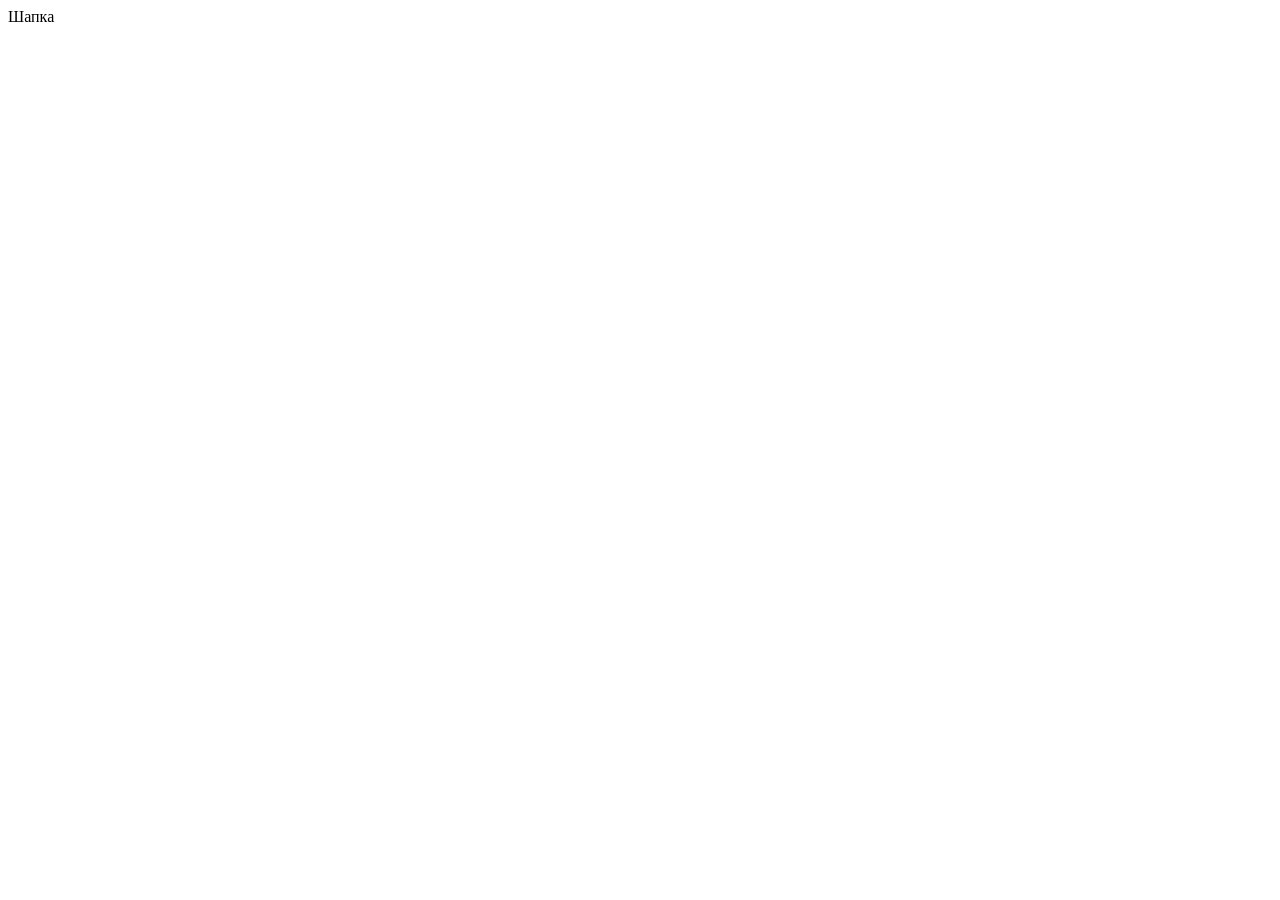
==== index.html @ bbbad449 "Deploying to gh-pages from @ htmlacademy-adaptive/2473593-cat-energy-31@f6f96835a758d93d8c9a0c70e924" ====
<!DOCTYPE html><html class="page" lang="ru"><head><meta charset="UTF-8"><title>Название проекта</title><meta name="viewport" content="width=device-width,initial-scale=1"><link rel="stylesheet" href="styles/styles.css"><script src="scripts/index.js" defer="defer"></script></head><body class="page__body"><header class="header">Шапка</header></body></html>
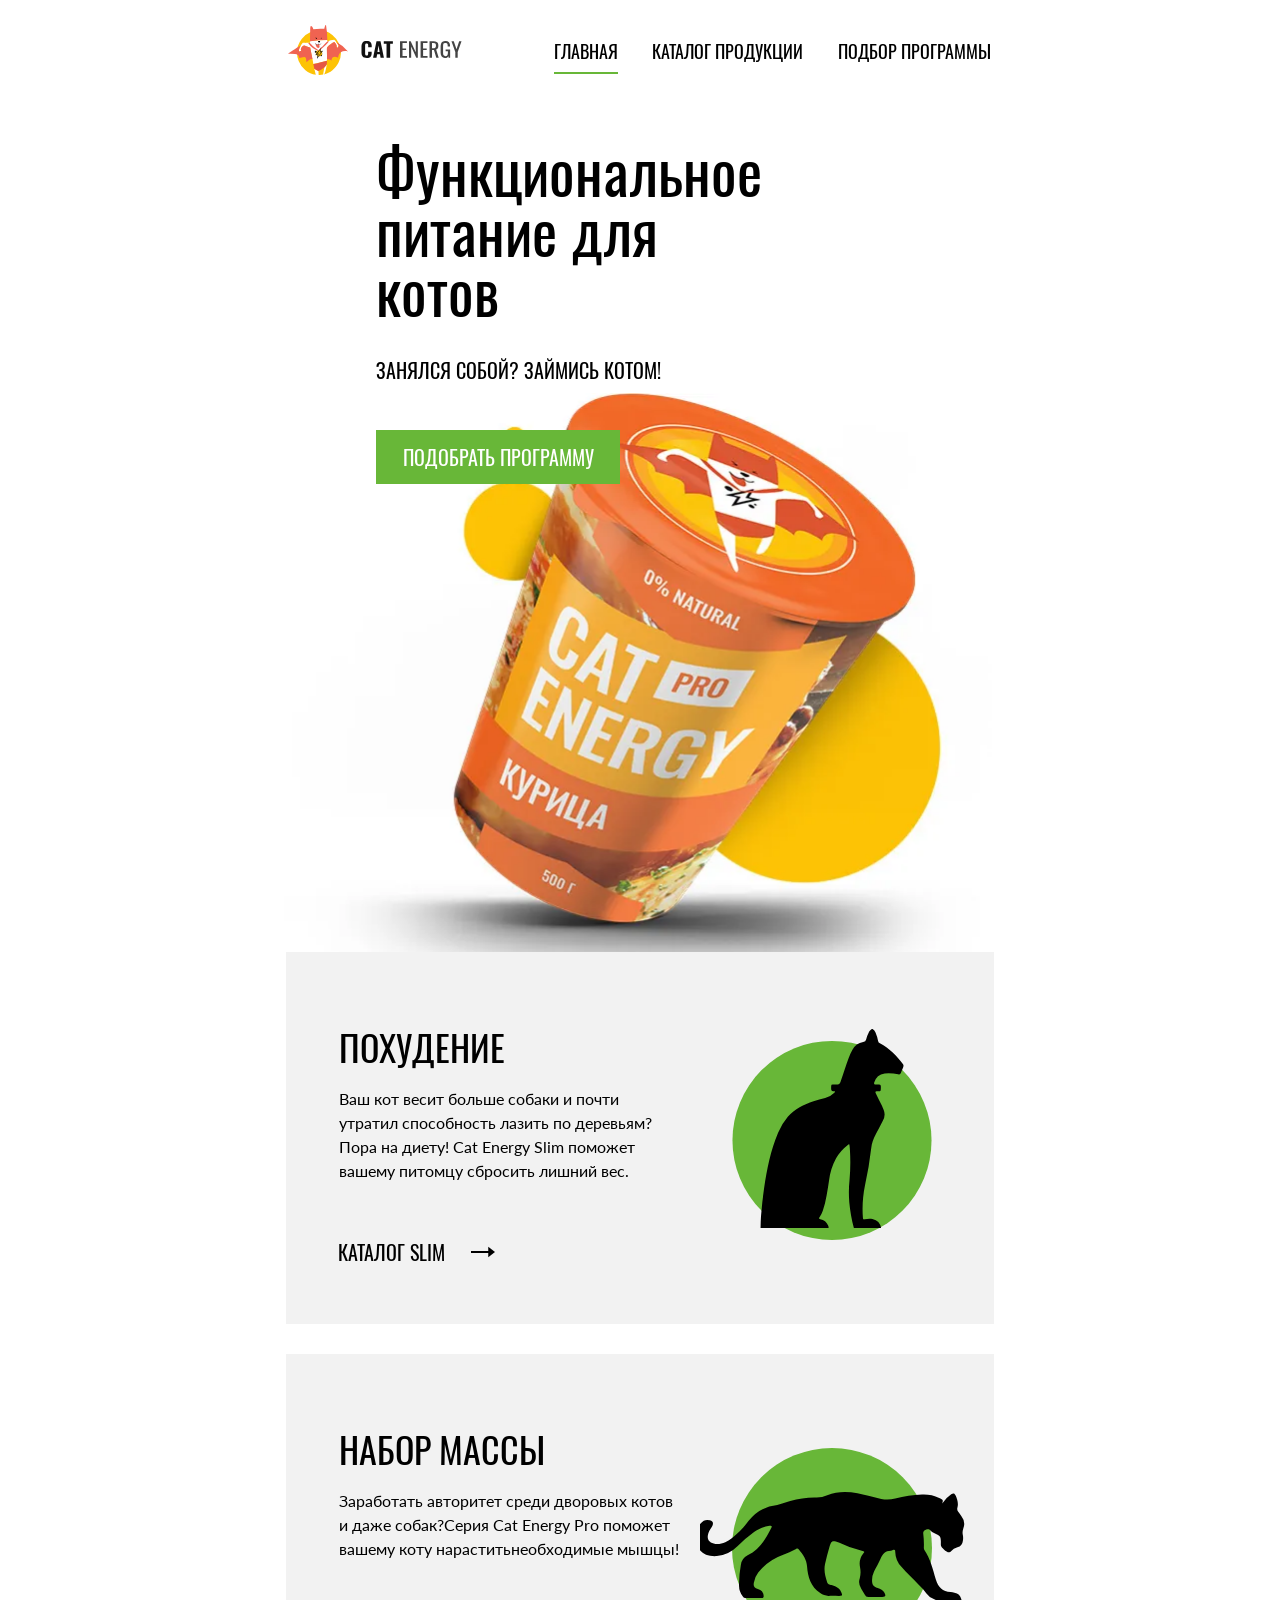
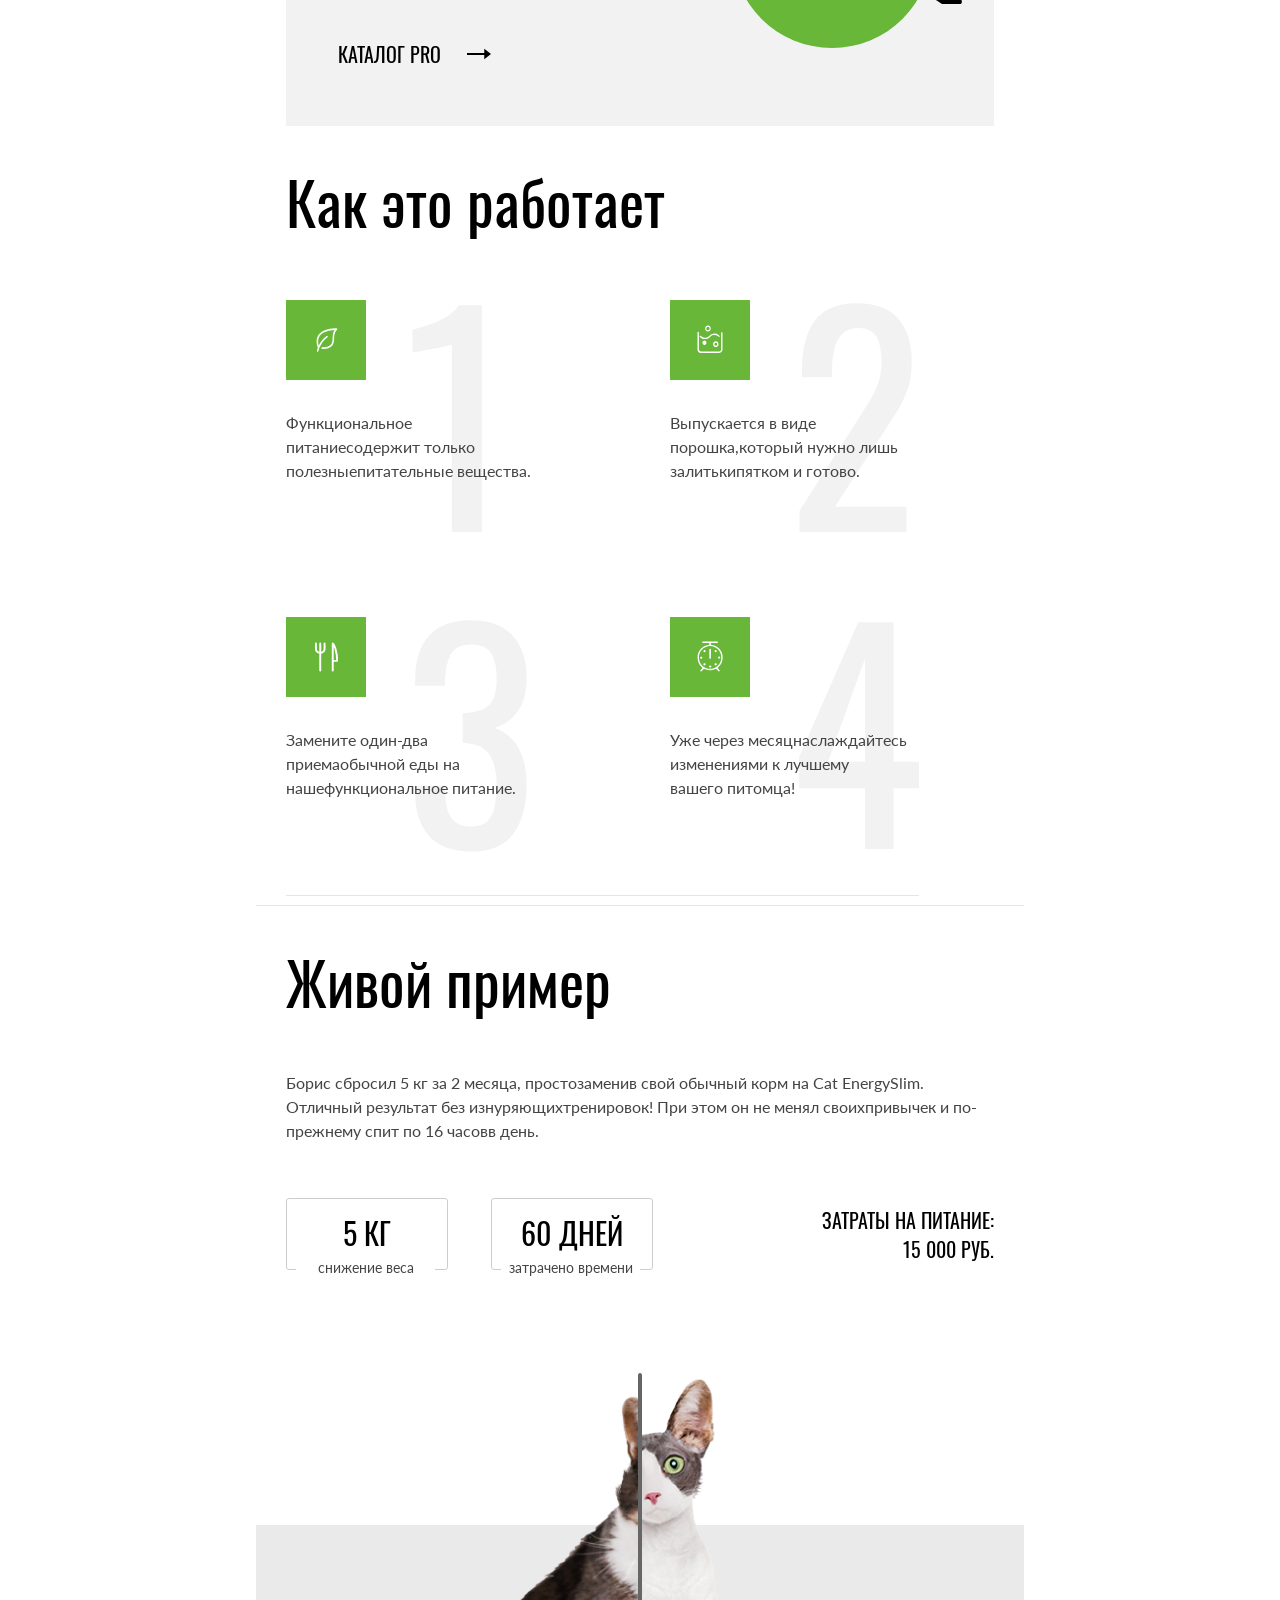
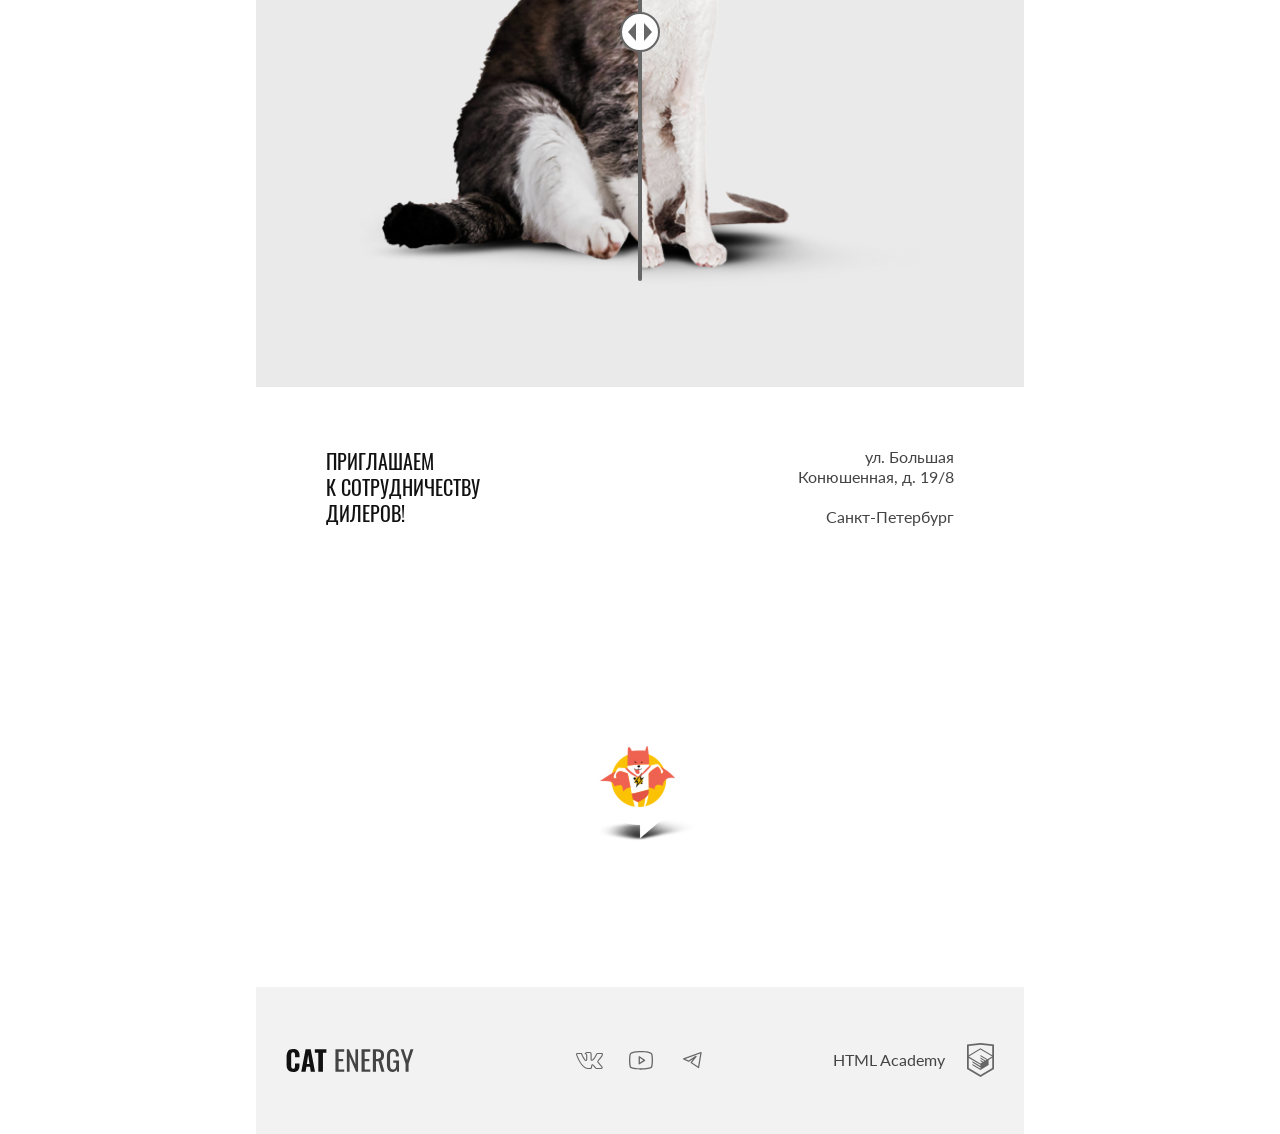
==== commit ccffa121: "Deploying to gh-pages from @ htmlacademy-adaptive/2473593-cat-energy-31@b98da3047567ca9f4e150acbc4ab" ====
--- a/index.html
+++ b/index.html
@@ -1 +1 @@
-<!DOCTYPE html><html class="page" lang="ru"><head><meta charset="UTF-8"><title>Название проекта</title><meta name="viewport" content="width=device-width,initial-scale=1"><link rel="stylesheet" href="styles/styles.css"><script src="scripts/index.js" defer="defer"></script></head><body class="page__body"><header class="header">Шапка</header></body></html>+<!DOCTYPE html><html class="page" lang="ru"><head><meta charset="UTF-8"><title>Cat Energy</title><meta name="viewport" content="width=device-width,initial-scale=1"><link rel="preload" href="styles/styles.css" ass="style" crossorigin="anonymous"><link rel="preload" href="fonts/oswald/oswaldregular.woff2" ass="font" crossorigin="anonymous"><link rel="preload" href="fonts/lato/Lato-Regular.woff2" ass="font" crossorigin="anonymous"><link rel="icon" href="favicons/icon.svg" type="image/svg+xml"><link rel="apple-touch-icon" href="favicons/150.png"><link rel="icon" href="favicon.ico"><link rel="manifest" href="manifest.webmanifest"><link rel="stylesheet" href="styles/styles.css"><script src="scripts/index.js" defer="defer"></script></head><body class="page__body"><header class="main-header main-header--nojs"><div class="main-header__logo-wrapper"><a class="main-header__logo" href="index.html"><picture><source width="70" height="59" media="(min-width: 1440px)" type="image/svg+xml" srcset="images/header/logo-desktop.svg"><source width="60" height="50" media="(min-width: 768px)" type="image/svg+xml" srcset="images/header/logo-tablet.svg"><img src="images/header/logo-mobile@2x.svg" width="33" height="38" alt="Логотип сайта"></picture></a><a class="main-header__logo-text" href="index.html"><img src="images/header/logo-text@2x.svg" width="101" height="18" alt="Логотип сайта"></a></div><nav class="nav nav--close nav--nojs nav__background-desktop"><button class="nav__toggle" type="button"><span class="visually-hidden">Открыть меню</span></button><ul class="nav__list site-list"><li class="site-list__item site-list__item--current"><a class="site-list__link" href="index.html">Главная</a></li><li class="site-list__item"><a class="site-list__link" href="catalog.html">Каталог продукции</a></li><li class="site-list__item"><a class="site-list__link" href="#">Подбор программы</a></li></ul></nav></header><main class="main-container"><section class="hero"><div class="hero__container"><h1 class="hero__title">Функциональное питание для котов</h1><p class="hero__text">Занялся собой? Займись котом!</p><picture><source type="image/webp" media="(min-width: 1440px)" srcset="images/promo/promo-can-desktop@2x@1x.webp, images/promo/promo-can-desktop@2x@2x.webp 2x" width="552" height="499"><source type="image/webp" media="(min-width: 768px)" srcset="images/promo/promo-can-tablet@2x@1x.webp, images/promo/promo-can-tablet@2x@2x.webp 2x" width="709" height="609"><source type="image/webp" srcset="images/promo/promo-can-mobile@2x@1x.webp, images/promo/promo-can-mobile@2x@2x.webp 2x" width="280" height="270"><source width="552" height="499" media="(min-width: 1440px)" type="image/png" srcset="images/promo/promo-can-desktop@2x@1x.png, images/promo/promo-can-desktop@2x@2x.png 2x"><source width="709" height="609" media="(min-width: 768px)" type="image/png" srcset="images/promo/promo-can-tablet@2x@1x.png, images/promo/promo-can-tablet@2x@2x.png 2x"><img class="hero__image" width="280" height="270" src="images/promo/promo-can-mobile@2x@1x.png" srcset="images/promo/promo-can-mobile@2x@2x.png 2x" alt="Упаковка питания Cat Energy"></picture></div><button class="hero__program-button button" type="button">Подобрать программу</button></section><section class="advantages"><h2 class="visually-hidden">Преимущества</h2><arcticle class="advantages__info"><div class="advantages__wrapper"><div class="advantages__icon-cat"><span class="visually-hidden">Иконка кота</span></div><h3 class="advantages__title">похудение</h3><p class="advantages__text index-text">Ваш кот весит больше собаки и почти утратил способность лазить по деревьям? Пора на диету! Cat Energy Slim поможет вашему питомцу сбросить лишний вес.</p></div><div class="advantages__link-wrapper"><a class="advantages__link-text" href="#">Каталог slim </a><a class="advantages__link-icon" href="#"><span class="visually-hidden">Иконка стрелки</span></a></div></arcticle><arcticle class="advantages__info"><div class="advantages__wrapper"><div class="advantages__icon-tiger"><span class="visually-hidden">Иконка тигра</span></div><h3 class="advantages__title">набор массы</h3><p class="advantages__text index-text">Заработать авторитет среди дворовых котов и даже собак?<br>Серия Cat Energy Pro поможет вашему коту нарастить<br>необходимые мышцы!</p></div><div class="advantages__link-wrapper"><a class="advantages__link-text" href="#">Каталог pro </a><a class="advantages__link-icon" href="#"><span class="visually-hidden">Иконка стрелки</span></a></div></arcticle></section><section class="functions"><h2 class="functions__title">Как это работает</h2><ul class="functions__list"><li class="functions__item"><div class="functions__icon functions__icon--leaf"><span class="visually-hidden">Иконка листика</span></div><p class="functions__desc index-text">Функциональное питание<br>содержит только полезные<br>питательные вещества.</p></li><li class="functions__item"><div class="functions__icon functions__icon--powder"><span class="visually-hidden">Иконка порошка</span></div><p class="functions__desc index-text">Выпускается в виде порошка,<br>который нужно лишь залить<br>кипятком и готово.</p></li><li class="functions__item"><div class="functions__icon functions__icon--eat"><span class="visually-hidden">Иконка приборов</span></div><p class="functions__desc index-text">Замените один-два приема<br>обычной еды на наше<br>функциональное питание.</p></li><li class="functions__item"><div class="functions__icon functions__icon--alarm"><span class="visually-hidden">Иконка будильника</span></div><p class="functions__desc index-text">Уже через месяц<br>наслаждайтесь изменениями к лучшему<br class="br__tablet">вашего питомца!</p></li></ul></section><section class="example"><h2 class="example__title">Живой пример</h2><div class="example__background-desktop"><p class="example__text index-text">Борис сбросил 5 кг за 2 месяца, просто<br>заменив свой обычный корм на Cat Energy<br>Slim. Отличный результат без изнуряющих<br>тренировок! При этом он не менял своих<br>привычек и по-прежнему спит по 16 часов<br>в день.</p><div class="example__text-tablet-wrapper"><div class="example__results-wrapper"><p class="exapmle__results-text"><span class="example__results-number">5 кг</span> <span class="example__results-explanaction">снижение веса</span></p><p class="exapmle__results-text"><span class="example__results-number">60 дней</span> <span class="example__results-explanaction">затрачено времени</span></p></div><p class="example__price"><span>Затраты на питание:</span> <span>15 000 РУБ.</span></p></div><div class="example__slider slider"><div class="slider__wrapper slider__wrapper-before"><picture><source width="560" height="512" media="(min-width: 768px)" type="image/png" srcset="images/example/cat-thick-tablet@2x@1x.png, images/example/cat-thick-tablet@2x@2x.png 2x"><img class="slider__image" width="280" height="256" src="images/example/cat-thick-mobile@2x@1x.png" srcset="images/example/cat-thick-mobile@2x@2x.png 2x" alt="Фото полного кота"></picture></div><div class="slider__wrapper slider__wrapper-after"><picture><source width="560" height="512" media="(min-width: 768px)" type="image/png" srcset="images/example/cat-thin-tablet@2x@1x.png, images/example/cat-thin-tablet@2x@2x.png 2x"><img class="slider__image" width="280" height="256" src="images/example/cat-thin-mobile@2x@1x.png" srcset="images/example/cat-thin-mobile@2x@2x.png 2x" alt="Фото худого кота"></picture></div><button class="slider__button" type="button"><span class="visually-hidden">Иконка слайдера</span> <svg class="slider__icon" width="40" height="40" aria-hidden="true" focusable="false"><use href="icons/stack.svg#thumb"></use></svg></button></div></div></section><section class="address"><h2 class="visually-hidden">Как нас найти</h2><div class="address__container"><h3 class="address__title">приглашаем<br>к сотрудничеству дилеров!</h3><address class="address__text"><p class="address__street">ул. Большая Конюшенная, д. 19/8</p><p class="address__city">Санкт-Петербург</p></address></div><div class="address__map-nojs"></div><iframe class="address__map" src="https://www.google.com/maps/embed?pb=!1m18!1m12!1m3!1d1998.603625719817!2d30.32047247732077!3d59.938719162093584!2m3!1f0!2f0!3f0!3m2!1i1024!2i768!4f13.1!3m3!1m2!1s0x4696310fca145cc1%3A0x42b32648d8238007!2z0JHQvtC70YzRiNCw0Y8g0JrQvtC90Y7RiNC10L3QvdCw0Y8g0YPQuy4sIDE5LzgsINCh0LDQvdC60YIt0J_QtdGC0LXRgNCx0YPRgNCzLCAxOTExODY!5e0!3m2!1sru!2sru!4v1713003276122!5m2!1sru!2sru" width="600" height="450" style="border:0;" allowfullscreen="" loading="lazy" referrerpolicy="no-referrer-when-downgrade"></iframe><div class="address__image"><picture><source width="113" height="106" media="(min-width: 768px)" type="image/png" srcset="images/map/map-marker-tablet.png@1x.png, images/map/map-marker-mobile.png@2x.png 2x"><img class="address__map-marker" width="57" height="53" src="images/map/map-marker-mobile.png@1x.png" srcset="images/map/map-marker-mobile.png@2x.png 2x" alt="Маркер на карте"></picture><span class="visually-hidden">Иконка на карте</span></div></section><footer class="footer"><a class="footer__logo" href="index.html"><img src="images/header/logo-text@2x.svg" width="128" height="24" alt="Логотип сайта"></a><ul class="footer__social-list"><li class="footer__social-item"><a class="footer__social-link footer__social-link--vk" href="#"><span class="visually-hidden">Иконка ВК</span></a></li><li class="footer__social-item"><a class="footer__social-link footer__social-link--youtube" href="#"><span class="visually-hidden">Иконка Ютуб</span></a></li><li class="footer__social-item"><a class="footer__social-link footer__social-link--telegram" href="#"><span class="visually-hidden">Иконка Телеграмм</span></a></li></ul><div class="footer__logo-htmlacademy"><a class="footer__logo-text-link" href="https://htmlacademy.ru/intensive/adaptive"><p class="footer__logo-text">HTML Academy</p></a><a class="footer__logo-icon-link" href="https://htmlacademy.ru/intensive/adaptive"><span class="visually-hidden">Иконка HTML Academy</span></a></div></footer></main></body></html>
--- a/styles/styles.css
+++ b/styles/styles.css
@@ -0,0 +1 @@
+@font-face{font-family:Lato;font-weight:400;font-style:normal;src:url(../fonts/lato/Lato-Regular.woff2)format("woff2");font-display:swap}@font-face{font-family:Oswald;font-weight:400;font-style:normal;src:url(../fonts/oswald/oswaldregular.woff2)format("woff2");font-display:swap}body{color:#444;font-family:Lato,sans-serif}*,:before,:after{box-sizing:border-box;margin:0;padding:0}img{object-fit:contain;max-width:100%}.visually-hidden{clip:rect(0 0 0 0);border:0;width:1px;height:1px;margin:-1px;padding:0;position:absolute;overflow:hidden}.button{color:#fff;text-transform:uppercase;text-align:center;cursor:pointer;background-color:#68b738;border:none;width:280px;height:40px;font-family:Oswald,Arial,sans-serif;font-size:16px;line-height:20px}.button:hover{background-color:#5eaa2f}.button:active{color:#ffffff4d;background-color:#5eaa2f}.page__body{width:320px;margin:0 auto}@media (width>=768px){.page__body{width:768px}}@media (width>=1440px){.page__body{min-width:1440px}}@media (width<=767px){.main-header--nojs{flex-direction:column;gap:15px;padding-top:15px}}.main-header{justify-content:space-between;align-items:center;width:279px;min-height:65px;margin:0 auto;display:flex;position:relative}@media (width>=768px){.main-header{width:704px;height:87px;padding-top:15px}}@media (width>=1440px){.main-header{width:1220px;height:169px;padding-top:0}}@media (width<=767px){.main-header__logo-text{padding-top:6px}}.main-header__logo-wrapper{justify-content:space-between;align-items:center;width:190px;height:38px;display:flex}.main-header__logo-wrapper:hover{opacity:.8}.main-header__logo-wrapper:active{opacity:.6}@media (width>=768px){.main-header__logo-wrapper{justify-content:space-between;width:174px;height:50px}}@media (width>=1440px){.main-header__logo-wrapper{width:202px;height:59px}.main-header__logo-text>img{width:118px;height:21px}}.nav{position:relative}@media (width>=768px){.nav{width:439px}}@media (width>=1440px){.nav{width:477px}}@media (width<=767px){.nav--open .nav__toggle{cursor:pointer;background-color:#000;width:18px;height:18px;padding-top:20px;-webkit-mask-image:url(../icons/stack.svg#icon-toggle-close);mask-image:url(../icons/stack.svg#icon-toggle-close);-webkit-mask-repeat:no-repeat;mask-repeat:no-repeat}.nav--close .nav__toggle{background-color:#000;-webkit-mask-image:url(../icons/stack.svg#icon-toggle);mask-image:url(../icons/stack.svg#icon-toggle);-webkit-mask-repeat:no-repeat;mask-repeat:no-repeat}.nav--open .site-list{z-index:5;background-color:#fff;width:320px;height:198px;list-style-type:none;display:block;position:absolute;top:45px;right:-20px}.nav--close .site-list{display:none}.nav--nojs{z-index:1;background-color:#fff;position:static;top:64px}.nav--nojs .nav__toggle{display:none}.nav--nojs .site-list{width:320px;min-height:0;display:block;position:static}.nav--nojs .site-list__item{list-style-type:none;display:block}}@media (width>=1440px){.nav__background-desktop:before{content:"";z-index:-1;background-color:#68b738d9;background-image:-webkit-linear-gradient(#68b738d9,#68b738d9),-webkit-image-set(url(../../images/index-background-desktop@1x.jpg) 1x,url(../../images/index-background-desktop@2x.jpg) 2x);background-image:linear-gradient(#68b738d9,#68b738d9),image-set("../../images/index-background-desktop@1x.jpg" 1x,"../../images/index-background-desktop@2x.jpg" 2x);background-repeat:no-repeat;width:720px;height:694px;position:absolute;top:-65px;left:-134px}}.nav__toggle{cursor:pointer;width:24px;height:24px;padding-top:24px}@media (width>=768px){.nav__toggle{display:none}}.nav__toggle:hover{opacity:.8}.nav__toggle:active{opacity:.6}@media (width>=768px){.site-list{justify-content:space-around;display:flex}}@media (width>=1440px){.site-list{justify-content:space-between;align-items:center;width:476px;min-height:40px}}@media (width<=767px){.site-list__item{text-align:center;border-top:1px solid #e6e6e6;height:66px;padding-top:22px}}@media (width>=768px){.site-list__item{list-style-type:none}}.site-list__link{color:#000;text-transform:uppercase;font-family:Oswald,Arial,sans-serif;font-size:20px;line-height:20px;text-decoration:none}.site-list__link:hover{opacity:.8}.site-list__link:active{opacity:.6}@media (width>=768px){.site-list__link{font-size:18px;line-height:24px;text-decoration:none}}@media (width>=1440px){.site-list__link{color:#fff;font-size:20px;line-height:30px}}@media (width>=768px){.site-list__item:not(:last-child){margin-right:33px}}@media (width>=1440px){.site-list__link--color-desktop{color:#111}}@media (width>=768px){.site-list__item--current:after{content:"";background-color:#68b738;width:64px;height:2px;display:block;position:absolute;top:33px}}@media (width>=1440px){.site-list__item--current:after{content:"";background-color:#fff;width:67px;height:2px;display:block;position:absolute;top:42px;left:2px}}@media (width>=768px){.site-list__item--current-catalog:after{content:"";background-color:#68b738;width:154px;height:2px;display:block;position:absolute;top:30px;left:97px}}@media (width>=1440px){.site-list__item--current-catalog:after{content:"";background-color:#68b738;width:171px;height:2px;display:block;position:absolute;top:40px;left:104px}}.main-container{max-width:1440px}.hero{flex-direction:column;justify-content:space-between;align-items:center;min-height:480px;margin-bottom:20px;display:flex}@media (width>=768px){.hero{justify-content:flex-start;align-items:start;min-height:796px;margin-bottom:69px}}@media (width>=1440px){.hero{width:1220px;min-height:607px;margin:0 auto}}.hero__container{background-color:#68b738d9;background-image:-webkit-linear-gradient(#68b738d9,#68b738d9),-webkit-image-set(url(../../images/index-background-mobile@1x.jpg) 1x,url(../../images/index-background-mobile@2x.jpg) 2x);background-image:linear-gradient(#68b738d9,#68b738d9),image-set("../../images/index-background-mobile@1x.jpg" 1x,"../../images/index-background-mobile@2x.jpg" 2x);background-position:50%;background-repeat:no-repeat;flex-direction:column;align-items:center;gap:25px;width:320px;min-height:302px;display:flex;position:relative}@media (width>=768px){.hero__container{background-color:#0000;background-image:none;align-items:start;gap:40px;width:708px;min-height:180px;padding-left:120px}}@media (width>=1440px){.hero__container{padding-left:80px}}.hero__image{position:absolute;top:55%;left:50%;transform:translate(-50%)}@media (width>=768px){.hero__image{z-index:-1;top:89%;left:54%}}@media (width>=1440px){.hero__image{z-index:2;top:-10%;left:102%}}@media (width>=768px){.button .hero__program-button{width:244px;height:54px}}.hero__title{color:#fff;text-align:center;width:250px;padding-top:27px;font-family:Oswald,Arial,sans-serif;font-size:36px;font-weight:400;line-height:36px}@media (width>=768px){.hero__title{text-align:start;color:#000;width:416px;padding-top:53px;font-size:60px;line-height:60px}}.hero__text{color:#fff;text-transform:uppercase;font-family:Oswald,Arial,sans-serif;font-size:14px;font-weight:400;line-height:14px}@media (width>=768px){.hero__text{color:#000;padding-bottom:10px;font-size:20px;line-height:20px}}@media (width>=1440px){.hero__text{padding-bottom:12px}}@media (width>=768px){.hero__program-button{text-align:center;width:244px;height:54px;margin-left:120px;font-size:20px;line-height:26px}}@media (width>=1440px){.hero__program-button{margin-left:80px}}.index-text{font-size:14px;line-height:18px}@media (width>=768px){.index-text{font-size:16px;line-height:24px}br{display:none}}.advantages{flex-direction:column;justify-content:center;align-items:center;gap:20px;margin-bottom:20px;display:flex}@media (width>=768px){.advantages{gap:30px;margin-bottom:45px}}@media (width>=1440px){.advantages{flex-direction:unset;justify-content:space-between;width:1220px;margin:0 auto 71px;display:flex}}.advantages__info{background-color:#f2f2f2;width:280px;height:266px;display:block}@media (width>=768px){.advantages__info{width:708px;height:372px}}@media (width>=1440px){.advantages__info{width:570px;height:374px}}.advantages__title{color:#000;text-transform:uppercase;align-self:center;font-family:Oswald,Arial,sans-serif;font-size:24px;font-weight:400;line-height:27px}@media (width>=768px){.advantages__title{grid-area:1/1/auto/2;font-size:36px;line-height:36px}}@media (width>=1440px){.advantages__title{grid-column:2/2;margin-bottom:-4px}}.advantages__text{color:#000;grid-column:1/3}@media (width>=768px){.advantages__text{grid-column:1/2;width:340px}}@media (width>=1440px){.advantages__text{grid-column:1/-1;width:457px;padding-top:7px}}.advantages__link-text{color:#000;text-transform:uppercase;font-family:Oswald,Arial,sans-serif;font-size:16px;font-weight:400;line-height:16px;text-decoration:none}@media (width>=768px){.advantages__link-text{font-size:20px;line-height:30px}}.advantages__icon-cat{background-image:url(../icons/stack.svg#icon-cat);background-repeat:no-repeat;background-size:50px 53px;width:59px;height:53px}@media (width>=768px){.advantages__icon-cat{background-size:200px 211px;width:200px;height:211px}}@media (width>=1440px){.advantages__icon-cat{background-size:100px 106px;grid-column:1/2;width:100px;height:106px}}.advantages__icon-tiger{background-image:url(../icons/stack.svg#icon-tiger);background-repeat:no-repeat;background-size:67px 50px;justify-self:end;width:67px;height:50px}@media (width>=768px){.advantages__icon-tiger{background-size:268px 200px;justify-self:normal;width:268px;height:200px;margin-top:17px;margin-left:10px}}@media (width>=1440px){.advantages__icon-tiger{background-size:134px 100px;width:134px;height:100px;margin:0;position:absolute;top:47px;left:-17px}}.advantages__link-icon{background-color:#000;width:24px;height:12px;display:block;-webkit-mask-image:url(../icons/stack.svg#icon-arrow);mask-image:url(../icons/stack.svg#icon-arrow);-webkit-mask-position:50%;mask-position:50%;-webkit-mask-repeat:no-repeat;mask-repeat:no-repeat}.advantages__link-wrapper:hover .advantages__link-icon{width:32px;-webkit-mask-image:url(../icons/stack.svg#arrow-hover);mask-image:url(../icons/stack.svg#arrow-hover)}.advantages__link-wrapper{border-top:1px solid #d9d9d9;align-items:center;gap:15px;width:240px;margin-top:23px;margin-left:20px;padding-top:18px;padding-left:1px;display:flex}@media (width>=768px){.advantages__link-wrapper{border:none;gap:26px;margin-top:-20px;padding:15px 0 0 32px}}@media (width>=1440px){.advantages__link-wrapper{margin:0;padding-top:26px;padding-left:52px}}.advantages__link-wrapper:active{opacity:.6}.advantages__wrapper{grid-template-rows:1fr 90px;grid-template-columns:60px 2fr;gap:22px 11px;width:227px;margin-left:20px;padding-top:23px;display:grid;position:relative}@media (width>=768px){.advantages__wrapper{grid-template-rows:36px 155px;grid-template-columns:2fr 1fr;min-width:593px;min-height:211px;margin-left:53px;padding-top:77px}}@media (width>=1440px){.advantages__wrapper{grid-template-rows:100px 1fr;grid-template-columns:162px 2fr;gap:39px 0;min-width:457px;margin-left:52px;padding-top:41px}}.br__tablet{display:none}@media (width>=768px){.br__tablet{display:block}}.functions{width:280px;margin:0 auto}@media (width>=768px){.functions{border-bottom:1px solid #e6e6e6;width:768px;margin:0;padding-left:30px}}@media (width>=1440px){.functions{border:none;width:1220px;padding-left:110px}}.functions__list{flex-direction:column;align-items:center;gap:20px;margin-bottom:49px;list-style-type:none;display:flex}@media (width>=768px){.functions__list{flex-wrap:wrap;flex-direction:unset;counter-reset:number 0;border-bottom:1px solid #e6e6e6;justify-content:space-between;gap:37px;width:633px;margin-bottom:9px;padding-bottom:47px;display:flex}}@media (width>=1440px){.functions__list{border:none;flex-wrap:nowrap;width:1224px;margin-bottom:46px;padding-bottom:35px}}.functions__item{align-items:center;gap:20px;width:280px;display:flex}@media (width>=768px){.functions__item{counter-increment:number;flex-direction:column;justify-content:center;align-items:start;gap:31px;width:249px;height:280px;position:relative}.functions__item:before{content:counter(number);z-index:-2;color:#f2f2f2;width:136px;height:280px;font-family:Oswald,Arial,sans-serif;font-size:280px;line-height:280px;position:absolute;top:15px;right:-5px}}.functions__title{color:#000;margin-bottom:40px;font-family:Oswald,Arial,sans-serif;font-size:36px;font-weight:400;line-height:40px}@media (width>=768px){.functions__title{margin-bottom:20px;font-size:60px;line-height:60px}}@media (width<=767px){.functions__desc{width:198px}}@media (width>=767px){.functions__desc{width:252px}}@media (width>=1440px){.functions__desc{margin-bottom:-8px}}.functions__icon{background-color:#68b738;width:60px;height:60px}@media (width>=768px){.functions__icon{width:80px;height:80px}}.functions__icon--leaf{background-image:url(../icons/stack.svg#icon-leaf);background-position:50%;background-repeat:no-repeat;background-size:25px 28px}.functions__icon--powder{background-image:url(../icons/stack.svg#icon-powder);background-position:50%;background-repeat:no-repeat;background-size:26px 29px}.functions__icon--eat{background-image:url(../icons/stack.svg#icon-eat);background-position:50%;background-repeat:no-repeat;background-size:25px 30px}.functions__icon--alarm{background-image:url(../icons/stack.svg#icon-alarm);background-position:50%;background-repeat:no-repeat;background-size:26px 31px}.example{background-color:#eaeaea;width:320px;min-height:659px}@media (width>=768px){.example{background-color:#fff;min-width:768px;margin-top:45px}}@media (width>=1440px){.example{min-width:1440px;min-height:598px;position:relative}.example__background-desktop{background-color:#f2f2f2;min-height:462px}}.example__slider{margin:0 auto}.example__title{color:#000;margin-bottom:40px;padding-top:25px;padding-left:20px;font-family:Oswald,Arial,sans-serif;font-size:36px;font-weight:400;line-height:40px}@media (width>=768px){.example__title{margin-bottom:60px;padding-top:0;padding-left:30px;font-size:60px;line-height:60px}}@media (width>=1440px){.example__title{margin-bottom:76px;padding-left:110px}}.example__text{padding-left:20px}@media (width>=768px){.example__text{width:747px;min-height:72px;margin-bottom:55px;padding-left:30px}}@media (width>=1440px){.example__text{width:542px;margin-bottom:69px;padding-top:70px;padding-left:110px}}.example__results-wrapper{justify-content:space-between;width:280px;margin-bottom:35px;margin-left:20px;display:flex}@media (width>=768px){.example__results-wrapper{width:367px;margin-bottom:99px;margin-left:30px}}@media (width>=1440px){.example__results-wrapper{margin-bottom:55px;margin-left:110px}}.exapmle__results-text{text-align:center;flex-direction:column;justify-content:end;gap:8px;width:124px;min-height:70px;padding-top:19px;font-size:12px;line-height:12px;display:flex}@media (width>=768px){.exapmle__results-text{justify-content:unset;width:162px;padding:0;font-size:14px;line-height:14px}}@media (width>=1440px){.exapmle__results-text{height:77px}}.example__results-number{color:#000;text-transform:uppercase;border:1px solid #cdcdcd;border-radius:3px;height:56px;padding-top:14px;font-family:Oswald,Arial,sans-serif;font-size:24px;line-height:24px}@media (width>=768px){.example__results-number{height:72px;padding-top:15px;font-size:30px;line-height:37px}}.example__results-explanaction{background-color:#eaeaea;width:77px;margin:-17px -17px -17px 22px}@media (width>=768px){.example__results-explanaction{background-color:#fff;min-width:139px;margin-left:10px}}@media (width>=1440px){.example__results-explanaction{background-color:#f2f2f2}}.example__price{color:#000;text-transform:uppercase;text-align:center;font-family:Oswald,Arial,sans-serif;font-size:14px;line-height:20px}@media (width>=768px){.example__price{text-align:end;flex-direction:column;gap:9px;width:174px;margin-right:30px;padding-top:12px;font-size:20px;display:flex}}@media (width>=1440px){.example__price{flex-direction:row;gap:67px;width:334px;margin-left:110px;padding:0}}@media (width>=768px){.example__text-tablet-wrapper{justify-content:space-between;height:77px;margin-bottom:250px;display:flex}}@media (width>=1440px){.example__text-tablet-wrapper{flex-direction:column;height:77px;margin-bottom:267px;display:flex}}@media (width>=768px){br{display:none}}.slider{flex-wrap:wrap;width:280px;height:256px;margin-top:20px;display:flex;position:relative}@media (width>=768px){.slider{background-color:#eaeaea;width:768px;height:462px}}@media (width>=1440px){.slider{background-color:#0000;width:560px;height:512px;position:absolute;bottom:-65px;left:770px}}.slider__wrapper{width:280px;height:256px}@media (width>=768px){.slider__wrapper{width:560px;height:512px;margin:-149px auto 0}}.slider__wrapper-before{clip-path:xywh(0% 0 50% 100%);display:block;position:absolute;left:50%;overflow:hidden;transform:translate(-50%)}.slider__wrapper-after{clip-path:xywh(50% 0 50% 100%);display:block;position:absolute;left:50%;overflow:hidden;transform:translate(-50%)}.slider__button{cursor:pointer;color:#666;border:2px solid #666;border-radius:2px;width:4px;height:100%;margin:0;padding:0;position:absolute;left:50%;transform:translate(-50%)}.slider__button:hover{color:#68b738;border:2px solid #68b738}.slider__button:active{opacity:.6}@media (width>=768px){.slider__button{height:110%;margin-top:-152px}}@media (width>=1440px){.slider__button{height:100%}}.slider__button:hover .slider__icon{fill:#68b738;stroke:#68b738;border:2px solid #68b738;border-radius:50%}.slider__icon{cursor:pointer;width:40px;height:40px;position:absolute;top:51%;left:50%;transform:translate(-50%,-50%)}.address{flex-direction:column;align-items:center;width:320px;display:flex;position:relative}.address__map{width:320px;height:362px}@media (width>=768px){.address__map{width:768px;height:400px;margin:0 auto}}@media (width>=1440px){.address__map{width:1440px;height:400px}}.address__map-nojs{background-image:url(../images/map-nojs/map-mobile@1x.png);width:320px;height:362px;margin:0 auto}@media (width>=768px){.address__map-nojs{background-image:url(../images/map-nojs/map-tablet@1x.png);width:768px;height:400px}}@media (width>=1440px){.address__map-nojs{background-image:url(../images/map-nojs/map-desktop@1x.png);width:1440px;height:400px}}.address__container{justify-content:center;align-items:center;width:320px;min-height:112px;display:flex}@media (width>=768px){.address__container{justify-content:space-between;width:768px;min-height:200px;margin:0 auto;padding:0 70px}}@media (width>=1440px){.address__container{background-color:#fff;width:565px;min-height:199px;padding:60px 78px 60px 80px;position:absolute;top:95px;left:110px}}.address__title{color:#111;text-transform:uppercase;width:140px;font-family:Oswald,Arial,sans-serif;font-size:16px;font-weight:400;line-height:20px}@media (width>=768px){.address__title{width:160px;font-size:20px;line-height:26px}.address__title br{display:block}}.address__text{width:140px;font-size:14px;font-style:normal;line-height:20px}@media (width>=768px){.address__text{text-align:end;width:157px;font-size:16px;font-style:normal;line-height:20px}}@media (width>=1440px){.address__text{text-align:start}}@media (width>=768px){.address__city{padding-top:20px}}.address__image{position:absolute;bottom:169px}@media (width>=768px){.address__image{bottom:143px;right:-126px}}@media (width>=1440px){.address__image{top:120px;right:-466px}}@media (width<=1439px){.address__container--catalog{background-color:#f2f2f2}}.footer{background-color:#f2f2f2;flex-direction:column;align-items:center;width:320px;min-height:240px;display:flex;position:relative}@media (width>=768px){.footer{flex-direction:row;justify-content:space-between;width:768px;min-height:147px;padding:0 30px}}@media (width>=1440px){.footer{width:1440px;height:169px;padding:0 110px}}.footer__logo{margin-top:40px;margin-bottom:20px}.footer__logo:hover{opacity:.8}.footer__logo:active{opacity:.6}@media (width>=768px){.footer__logo{margin:0;padding-top:3px}}.footer__social-list{justify-content:center;align-items:center;gap:24px;min-height:62px;padding-bottom:8px;list-style-type:none;display:flex}@media (width>=768px){.footer__social-list{padding-top:7px;padding-left:41px}}.footer__social-list:before{content:"";border-top:1px solid #d9d9d9;width:280px;padding:0;position:absolute;top:83px}@media (width>=768px){.footer__social-list:before{display:none}}.footer__logo-htmlacademy{justify-content:space-between;align-items:center;width:280px;min-height:34px;margin-bottom:40px;padding-top:14px;display:flex}.footer__logo-htmlacademy:active{opacity:.6;opacity:.6}.footer__logo-htmlacademy:before{content:"";border-top:1px solid #d9d9d9;width:280px;position:absolute;bottom:93px}@media (width>=768px){.footer__logo-htmlacademy{align-items:center;width:168px;height:37px;margin-bottom:2px;padding:0 0 0 7px}.footer__logo-htmlacademy:before{display:none}}.footer__social-link:hover,.footer__social-link:focus-visible{background-color:#68b738}.footer__social-link:active{opacity:.4;background-color:#68b738}.footer__social-link--vk{background-color:#666;width:28px;height:22px;display:block;-webkit-mask-image:url(../icons/stack.svg#social-vk);mask-image:url(../icons/stack.svg#social-vk);-webkit-mask-position:50%;mask-position:50%;-webkit-mask-size:28px 19px;mask-size:28px 19px;-webkit-mask-repeat:no-repeat;mask-repeat:no-repeat}@media (width>=768px){.footer__social-link--vk{-webkit-mask-size:28px 22px;mask-size:28px 22px}}.footer__social-link--youtube{background-color:#666;width:28px;height:22px;display:block;-webkit-mask-image:url(../icons/stack.svg#social-youtube);mask-image:url(../icons/stack.svg#social-youtube);-webkit-mask-position:50%;mask-position:50%;-webkit-mask-size:24px 19px;mask-size:24px 19px;-webkit-mask-repeat:no-repeat;mask-repeat:no-repeat}.footer__social-link--telegram{background-color:#666;width:28px;height:22px;display:block;-webkit-mask-image:url(../icons/stack.svg#social-telegram);mask-image:url(../icons/stack.svg#social-telegram);-webkit-mask-position:50%;mask-position:50%;-webkit-mask-size:19px 17px;mask-size:19px 17px;-webkit-mask-repeat:no-repeat;mask-repeat:no-repeat}.footer__logo-text-link{color:#444;font-size:16px;line-height:20px;text-decoration:none}.footer__logo-icon-link{background-color:#666;width:27px;height:34px;display:block;-webkit-mask-image:url(../icons/stack.svg#logo-htmlacademy);mask-image:url(../icons/stack.svg#logo-htmlacademy);-webkit-mask-size:27px 34px;mask-size:27px 34px}.footer__logo-htmlacademy:hover .footer__logo-icon-link,.footer__logo-icon-link:focus-visible{background-color:#68b738}.footer__logo-text:focus-visible{outline:none}.footer__logo-htmlacademy:active .footer__logo-icon-link{background-color:#68b7384d}.footer__logo-htmlacademy:active .footer__logo-text{opacity:.8}.catalog{border-top:1px solid #d9d9d9;width:320px;margin:0 auto;padding-top:27px}@media (width>=768px){.catalog{border:none;width:708px;margin-top:52px;padding-top:0}}@media (width>=1440px){.catalog{width:1220px;margin-top:18px}}.catalog__title{color:#000;margin-bottom:41px;padding-left:20px;font-family:Oswald,Arial,sans-serif;font-size:36px;font-weight:400;line-height:36px}@media (width>=768px){.catalog__title{margin-bottom:165px;padding-left:0;font-size:60px;line-height:60px}}.catalog__list{flex-wrap:wrap;justify-content:center;list-style-type:none;display:flex}@media (width>=768px){.catalog__list{gap:141px 60px;margin-bottom:74px}}@media (width>=1440px){.catalog__list{gap:144px 80px;margin-bottom:71px}}.catalog__item{border-top:1px solid #ebebeb;grid-template-rows:55px 48px 57px;grid-template-columns:1fr 1fr;width:320px;min-height:209px;padding:20px 20px 25px;display:grid}@media (width>=768px){.catalog__item{background-color:#f2f2f2;border:none;grid-template-rows:161px 68px 84px 72px;grid-template-columns:1fr;justify-items:center;width:324px;height:430px;padding:0 37px 40px}}@media (width>=1440px){.catalog__item{grid-template-rows:154px 68px 84px 72px;width:245px}}@media (width>=768px){.catalog__image-link{grid-column:1/-1;margin-top:-70px}}.catalog__info-list{grid-column:2/3;width:140px;min-height:48px;list-style-type:none}@media (width>=768px){.catalog__info-list{grid-column:1/-1;width:250px}}@media (width>=1440px){.catalog__info-list{width:169px}}.catalog__info-item{justify-content:space-between;min-height:16px;display:flex}@media (width>=768px){.catalog__info-item{border-bottom:1px solid #cdcdcd;margin-bottom:6px;padding-bottom:5px}}@media (width>=1440px){.catalog__info-item{padding-bottom:7px}}.catalog__title-info-link{text-decoration:none}@media (width>=768px){.catalog__title-info-link{grid-row:2/-4}}.catalog__title-info{color:#000;text-transform:uppercase;font-family:Oswald,Arial,sans-serif;font-size:16px;font-weight:400;line-height:20px}@media (width>=768px){.catalog__title-info{text-align:center;width:135px;font-size:20px;line-height:24px}}.catalog__info-text{font-size:12px;line-height:16px}@media (width>=768px){.catalog__info-text{font-size:16px;line-height:20px}.catalog__info-text--bias{width:52px}}.catalog__button{grid-column:1/-1;margin-top:21px}@media (width>=768px){.catalog__button{width:250px;margin-top:37px}}@media (width>=1440px){.catalog__button{width:169px;margin-top:45px}}.catalog__button-more{color:#444;background-color:#f2f2f2}@media (width<=767px){.catalog__image-link--small{padding-top:7px}}.item-more{border-top:1px solid #ebebeb;flex-direction:column;align-items:center;min-height:207px;margin-bottom:25px;padding:25px 20px;display:flex}@media (width>=768px){.item-more{background-color:#fff;border:2px solid #f2f2f2;margin:0;padding:50px 37px 40px}}.item-more__title{flex-direction:column;align-items:center;gap:14px;display:flex;position:relative}@media (width>=768px){.item-more__title{gap:55px}}@media (width>=1440px){.item-more__title{gap:45px}}@media (width>=768px){.item-more__title:after{width:60px;top:32px}}@media (width>=1440px){.item-more__title:after{top:29px}}.item-more__title:after{content:"";background-color:#d3d3d3;width:30px;height:2px;position:absolute;top:25px}@media (width>=768px){.item-more__title:after{width:60px}}.item-more__title:before{content:"";background-color:#d3d3d3;width:30px;height:2px;margin-top:14px;margin-bottom:23px;transform:rotate(90deg)}@media (width>=768px){.item-more__title:before{width:60px;margin-top:32px}}@media (width>=1440px){.item-more__title:before{width:60px;margin-top:29px}}.item-more__text{margin-top:8px}@media (width>=768px){.item-more__text{text-align:center;width:170px;margin-top:20px;line-height:18px}}@media (width>=1440px){.item-more__text{margin-top:25px}}.item-more__button{color:#444;background-color:#f2f2f2}.item-more__button:hover{background-color:#ebebeb}.item-more__button:active{color:#444}@media (width>=768px){.item-more__button{margin-top:82px}}@media (width>=1440px){.item-more__button{margin-top:91px}}.add-product{width:280px;margin:0 auto;position:relative}.add-product:before{content:"";z-index:-1;background-color:#68b738;width:299px;height:2px;position:absolute;top:10px}@media (width>=768px){.add-product:before{width:768px;top:15px;right:-30px}}@media (width>=1440px){.add-product:before{width:1440px;top:19px;right:0}}@media (width>=768px){.add-product{width:708px}}@media (width>=1440px){.add-product{width:1440px;padding-left:110px}}.add-product__title{color:#000;background-color:#fff;width:226px;margin-bottom:36px;font-family:Oswald,Arial,sans-serif;font-size:24px;font-weight:400;line-height:24px;box-shadow:40px 0 #fff}@media (width>=768px){.add-product__title{width:345px;margin-bottom:82px;padding-left:40px;font-size:32px;line-height:32px}}@media (width>=1440px){.add-product__title{width:416px;margin-bottom:80px;padding-left:0;font-size:40px;line-height:40px;box-shadow:-40px -1px #fff}}.add-product__surprise{background-color:#68b738d9;background-image:-webkit-linear-gradient(#68b738d9,#68b738d9),-webkit-image-set(url(../../images/surprise/image-surprise-mobile@1x.jpg) 1x,url(../../images/surprise/image-surprise-mobile@2x.jpg) 2x);background-image:linear-gradient(#68b738d9,#68b738d9),image-set("../../images/surprise/image-surprise-mobile@1x.jpg" 1x,"../../images/surprise/image-surprise-mobile@2x.jpg" 2x);background-position:50%;background-repeat:no-repeat;background-size:cover;flex-direction:column;justify-content:center;align-items:center;gap:48px;width:280px;min-height:290px;margin-top:35px;padding-top:14px;display:flex}@media (width>=768px){.add-product__surprise{background-image:-webkit-linear-gradient(#68b738d9,#68b738d9),-webkit-image-set(url(../../images/surprise/image-surprise-tablet@1x.jpg) 1x,url(../../images/surprise/image-surprise-tablet@2x.jpg) 2x);background-image:linear-gradient(#68b738d9,#68b738d9),image-set("../../images/surprise/image-surprise-tablet@1x.jpg" 1x,"../../images/surprise/image-surprise-tablet@2x.jpg" 2x);flex-direction:row;justify-content:space-between;width:706px;min-height:200px;margin-top:0;padding:0 125px 0 77px}}@media (width>=1440px){.add-product__surprise{background-image:-webkit-linear-gradient(#68b738d9,#68b738d9),-webkit-image-set(url(../../images/surprise/image-surprise-desktop@1x.jpg) 1x,url(../../images/surprise/image-surprise-desktop@2x.jpg) 2x);background-image:linear-gradient(#68b738d9,#68b738d9),image-set("../../images/surprise/image-surprise-desktop@1x.jpg" 1x,"../../images/surprise/image-surprise-desktop@2x.jpg" 2x);flex-direction:column;justify-content:center;align-items:center;gap:46px;width:245px;min-height:288px;padding:17px 0 0}}.add-product__surprise-info{color:#fff;text-align:center;font-size:16px;line-height:20px}@media (width>=768px){.add-product__surprise-info{text-align:left;width:161px;min-height:60px}}@media (width>=1440px){.add-product__surprise-info{text-align:center}}@media (width>=768px){.br__tablet-catalog{display:block}}.add-product__surprise-icon{background-image:url(../icons/stack.svg#icon-gift);background-position:50%;background-repeat:no-repeat;background-size:78px 80px;width:78px;height:80px}@media (width>=768px){.add-product__surprise-icon{background-size:80px 82px}}@media (width>=1440px){.add__product-wrapper{gap:81px;display:flex}}.add-components{list-style-type:none}@media (width>=768px){.add-components{margin-bottom:70px}}@media (width>=1440px){.add-components{margin-bottom:0}}.add-components__title{color:#222;text-transform:uppercase;grid-column:1/-1;font-family:Oswald,Arial,sans-serif;font-size:16px;font-weight:400;line-height:16px}@media (width>=768px){.add-components__title{grid-column:1/2;align-self:center;font-size:20px;line-height:20px}}.add-components__info{font-size:14px;line-height:14px}@media (width>=768px){.add-components__info{justify-self:end;font-size:16px;line-height:20px}}@media (width>=1440px){.add-components__info{place-self:center normal}}.add-components__price{text-align:right}@media (width>=768px){.add-components__price{margin-right:2px}}@media (width>=1440px){.add-components__price{justify-self:start}}.add-components__item{border-top:1px solid #cdcdcd;grid-template-columns:1fr 1fr;gap:13px;width:280px;padding-top:13px;padding-bottom:17px;display:grid}@media (width>=768px){.add-components__item{border-bottom:none;grid-template-columns:3fr 2fr 95px;gap:25px 0;width:708px;padding:26px 38px 24px}}@media (width>=768px) and (width<=1439px){.add-components__item{border:1px solid #cdcdcd}}@media (width>=1440px){.add-components__item{grid-template-columns:325px 245px 1fr 1fr;width:894px;padding:15px 0 14px}}.add-components__item:last-child{border-bottom:1px solid #cdcdcd;padding-bottom:19px}@media (width>=768px){.add-components__item:last-child{padding-bottom:25px}}@media (width>=1440px){.add-components__item:last-child{padding-bottom:14px}}.add-components__button{grid-column:1/-1;margin-top:2px}@media (width>=768px){.add-components__button{width:632px}}@media (width>=1440px){.add-components__button{grid-column:4/5;width:244px}br{display:none}}.promotions{width:280px;margin:0 auto 40px;position:relative}.promotions:before{content:"";z-index:-1;background-color:#68b738;width:299px;height:2px;position:absolute;top:50px}@media (width>=768px){.promotions:before{width:768px;top:94px;right:0}}@media (width>=1440px){.promotions:before{width:1440px;top:114px}}@media (width>=768px){.promotions{width:768px;margin-bottom:80px}}@media (width>=1440px){.promotions{width:1440px;margin-bottom:104px;padding-left:110px}}.promotions__title{color:#000;background-color:#fff;width:152px;padding-top:40px;padding-bottom:32px;font-family:Oswald,Arial,sans-serif;font-size:24px;font-weight:400;line-height:24px;box-shadow:40px 0 #fff}@media (width>=768px){.promotions__title{width:240px;margin-left:32px;padding:80px 0 66px 38px;font-size:32px;line-height:32px}}@media (width>=1440px){.promotions__title{width:293px;margin-left:-39px;padding:96px 0 72px 40px;font-size:40px;line-height:40px}}.promotions__info{color:#000;text-align:center;margin-bottom:24px;font-family:Oswald,Arial,sans-serif;font-size:16px;font-weight:400;line-height:24px}@media (width>=768px){.promotions__info{width:632px;margin-left:68px;font-size:24px;line-height:32px}}@media (width>=1440px){.promotions__info{width:1290px;margin-left:-33px}}@media (width>=768px){.promotions__wrapper{justify-content:center;display:flex}}.promotions__button{height:56px;font-size:20px;line-height:26px}@media (width>=768px){.promotions__button{width:256px}}.subscribe__input{color:#444;text-transform:uppercase;border:1px solid #cdcdcd;width:280px;height:56px;margin-bottom:16px;padding-left:13px;font-family:Oswald,Arial,sans-serif;font-size:20px;font-weight:400;line-height:30px}@media (width>=768px){.subscribe__input{width:377px;min-height:56px;margin:0}}@media (width>=1440px){.subscribe__input{width:496px;min-height:56px;margin:0 0 0 -110px}}.subscribe__input:hover,.subscribe__input:active{outline-offset:-2px;outline-offset:-2px;outline:2px solid #bababa}
--- a/styles/styles.css
+++ b/styles/styles.css
@@ -0,0 +1 @@
+@font-face{font-family:Lato;font-weight:400;font-style:normal;src:url(../fonts/lato/Lato-Regular.woff2)format("woff2");font-display:swap}@font-face{font-family:Oswald;font-weight:400;font-style:normal;src:url(../fonts/oswald/oswaldregular.woff2)format("woff2");font-display:swap}body{color:#444;font-family:Lato,sans-serif}*,:before,:after{box-sizing:border-box;margin:0;padding:0}img{object-fit:contain;max-width:100%}.visually-hidden{clip:rect(0 0 0 0);border:0;width:1px;height:1px;margin:-1px;padding:0;position:absolute;overflow:hidden}.button{color:#fff;text-transform:uppercase;text-align:center;cursor:pointer;background-color:#68b738;border:none;width:280px;height:40px;font-family:Oswald,Arial,sans-serif;font-size:16px;line-height:20px}.button:hover{background-color:#5eaa2f}.button:active{color:#ffffff4d;background-color:#5eaa2f}.page__body{width:320px;margin:0 auto}@media (width>=768px){.page__body{width:768px}}@media (width>=1440px){.page__body{min-width:1440px}}@media (width<=767px){.main-header--nojs{flex-direction:column;gap:15px;padding-top:15px}}.main-header{justify-content:space-between;align-items:center;width:279px;min-height:65px;margin:0 auto;display:flex;position:relative}@media (width>=768px){.main-header{width:704px;height:87px;padding-top:15px}}@media (width>=1440px){.main-header{width:1220px;height:169px;padding-top:0}}@media (width<=767px){.main-header__logo-text{padding-top:6px}}.main-header__logo-wrapper{justify-content:space-between;align-items:center;width:190px;height:38px;display:flex}.main-header__logo-wrapper:hover{opacity:.8}.main-header__logo-wrapper:active{opacity:.6}@media (width>=768px){.main-header__logo-wrapper{justify-content:space-between;width:174px;height:50px}}@media (width>=1440px){.main-header__logo-wrapper{width:202px;height:59px}.main-header__logo-text>img{width:118px;height:21px}}.nav{position:relative}@media (width>=768px){.nav{width:439px}}@media (width>=1440px){.nav{width:477px}}@media (width<=767px){.nav--open .nav__toggle{cursor:pointer;background-color:#000;width:18px;height:18px;padding-top:20px;-webkit-mask-image:url(../icons/stack.svg#icon-toggle-close);mask-image:url(../icons/stack.svg#icon-toggle-close);-webkit-mask-repeat:no-repeat;mask-repeat:no-repeat}.nav--close .nav__toggle{background-color:#000;-webkit-mask-image:url(../icons/stack.svg#icon-toggle);mask-image:url(../icons/stack.svg#icon-toggle);-webkit-mask-repeat:no-repeat;mask-repeat:no-repeat}.nav--open .site-list{z-index:5;background-color:#fff;width:320px;height:198px;list-style-type:none;display:block;position:absolute;top:45px;right:-20px}.nav--close .site-list{display:none}.nav--nojs{z-index:1;background-color:#fff;position:static;top:64px}.nav--nojs .nav__toggle{display:none}.nav--nojs .site-list{width:320px;min-height:0;display:block;position:static}.nav--nojs .site-list__item{list-style-type:none;display:block}}@media (width>=1440px){.nav__background-desktop:before{content:"";z-index:-1;background-color:#68b738d9;background-image:-webkit-linear-gradient(#68b738d9,#68b738d9),-webkit-image-set(url(../../images/index-background-desktop@1x.jpg) 1x,url(../../images/index-background-desktop@2x.jpg) 2x);background-image:linear-gradient(#68b738d9,#68b738d9),image-set("../../images/index-background-desktop@1x.jpg" 1x,"../../images/index-background-desktop@2x.jpg" 2x);background-repeat:no-repeat;width:720px;height:694px;position:absolute;top:-65px;left:-134px}}.nav__toggle{cursor:pointer;width:24px;height:24px;padding-top:24px}@media (width>=768px){.nav__toggle{display:none}}.nav__toggle:hover{opacity:.8}.nav__toggle:active{opacity:.6}@media (width>=768px){.site-list{justify-content:space-around;display:flex}}@media (width>=1440px){.site-list{justify-content:space-between;align-items:center;width:476px;min-height:40px}}@media (width<=767px){.site-list__item{text-align:center;border-top:1px solid #e6e6e6;height:66px;padding-top:22px}}@media (width>=768px){.site-list__item{list-style-type:none}}.site-list__link{color:#000;text-transform:uppercase;font-family:Oswald,Arial,sans-serif;font-size:20px;line-height:20px;text-decoration:none}.site-list__link:hover{opacity:.8}.site-list__link:active{opacity:.6}@media (width>=768px){.site-list__link{font-size:18px;line-height:24px;text-decoration:none}}@media (width>=1440px){.site-list__link{color:#fff;font-size:20px;line-height:30px}}@media (width>=768px){.site-list__item:not(:last-child){margin-right:33px}}@media (width>=1440px){.site-list__link--color-desktop{color:#111}}@media (width>=768px){.site-list__item--current:after{content:"";background-color:#68b738;width:64px;height:2px;display:block;position:absolute;top:33px}}@media (width>=1440px){.site-list__item--current:after{content:"";background-color:#fff;width:67px;height:2px;display:block;position:absolute;top:42px;left:2px}}@media (width>=768px){.site-list__item--current-catalog:after{content:"";background-color:#68b738;width:154px;height:2px;display:block;position:absolute;top:30px;left:97px}}@media (width>=1440px){.site-list__item--current-catalog:after{content:"";background-color:#68b738;width:171px;height:2px;display:block;position:absolute;top:40px;left:104px}}.main-container{max-width:1440px}.hero{flex-direction:column;justify-content:space-between;align-items:center;min-height:480px;margin-bottom:20px;display:flex}@media (width>=768px){.hero{justify-content:flex-start;align-items:start;min-height:796px;margin-bottom:69px}}@media (width>=1440px){.hero{width:1220px;min-height:607px;margin:0 auto}}.hero__container{background-color:#68b738d9;background-image:-webkit-linear-gradient(#68b738d9,#68b738d9),-webkit-image-set(url(../../images/index-background-mobile@1x.jpg) 1x,url(../../images/index-background-mobile@2x.jpg) 2x);background-image:linear-gradient(#68b738d9,#68b738d9),image-set("../../images/index-background-mobile@1x.jpg" 1x,"../../images/index-background-mobile@2x.jpg" 2x);background-position:50%;background-repeat:no-repeat;flex-direction:column;align-items:center;gap:25px;width:320px;min-height:302px;display:flex;position:relative}@media (width>=768px){.hero__container{background-color:#0000;background-image:none;align-items:start;gap:40px;width:708px;min-height:180px;padding-left:120px}}@media (width>=1440px){.hero__container{padding-left:80px}}.hero__image{position:absolute;top:55%;left:50%;transform:translate(-50%)}@media (width>=768px){.hero__image{z-index:-1;top:89%;left:54%}}@media (width>=1440px){.hero__image{z-index:2;top:-10%;left:102%}}@media (width>=768px){.button .hero__program-button{width:244px;height:54px}}.hero__title{color:#fff;text-align:center;width:250px;padding-top:27px;font-family:Oswald,Arial,sans-serif;font-size:36px;font-weight:400;line-height:36px}@media (width>=768px){.hero__title{text-align:start;color:#000;width:416px;padding-top:53px;font-size:60px;line-height:60px}}.hero__text{color:#fff;text-transform:uppercase;font-family:Oswald,Arial,sans-serif;font-size:14px;font-weight:400;line-height:14px}@media (width>=768px){.hero__text{color:#000;padding-bottom:10px;font-size:20px;line-height:20px}}@media (width>=1440px){.hero__text{padding-bottom:12px}}@media (width>=768px){.hero__program-button{text-align:center;width:244px;height:54px;margin-left:120px;font-size:20px;line-height:26px}}@media (width>=1440px){.hero__program-button{margin-left:80px}}.index-text{font-size:14px;line-height:18px}@media (width>=768px){.index-text{font-size:16px;line-height:24px}br{display:none}}.advantages{flex-direction:column;justify-content:center;align-items:center;gap:20px;margin-bottom:20px;display:flex}@media (width>=768px){.advantages{gap:30px;margin-bottom:45px}}@media (width>=1440px){.advantages{flex-direction:unset;justify-content:space-between;width:1220px;margin:0 auto 71px;display:flex}}.advantages__info{background-color:#f2f2f2;width:280px;height:266px;display:block}@media (width>=768px){.advantages__info{width:708px;height:372px}}@media (width>=1440px){.advantages__info{width:570px;height:374px}}.advantages__title{color:#000;text-transform:uppercase;align-self:center;font-family:Oswald,Arial,sans-serif;font-size:24px;font-weight:400;line-height:27px}@media (width>=768px){.advantages__title{grid-area:1/1/auto/2;font-size:36px;line-height:36px}}@media (width>=1440px){.advantages__title{grid-column:2/2;margin-bottom:-4px}}.advantages__text{color:#000;grid-column:1/3}@media (width>=768px){.advantages__text{grid-column:1/2;width:340px}}@media (width>=1440px){.advantages__text{grid-column:1/-1;width:457px;padding-top:7px}}.advantages__link-text{color:#000;text-transform:uppercase;font-family:Oswald,Arial,sans-serif;font-size:16px;font-weight:400;line-height:16px;text-decoration:none}@media (width>=768px){.advantages__link-text{font-size:20px;line-height:30px}}.advantages__icon-cat{background-image:url(../icons/stack.svg#icon-cat);background-repeat:no-repeat;background-size:50px 53px;width:59px;height:53px}@media (width>=768px){.advantages__icon-cat{background-size:200px 211px;width:200px;height:211px}}@media (width>=1440px){.advantages__icon-cat{background-size:100px 106px;grid-column:1/2;width:100px;height:106px}}.advantages__icon-tiger{background-image:url(../icons/stack.svg#icon-tiger);background-repeat:no-repeat;background-size:67px 50px;justify-self:end;width:67px;height:50px}@media (width>=768px){.advantages__icon-tiger{background-size:268px 200px;justify-self:normal;width:268px;height:200px;margin-top:17px;margin-left:10px}}@media (width>=1440px){.advantages__icon-tiger{background-size:134px 100px;width:134px;height:100px;margin:0;position:absolute;top:47px;left:-17px}}.advantages__link-icon{background-color:#000;width:24px;height:12px;display:block;-webkit-mask-image:url(../icons/stack.svg#icon-arrow);mask-image:url(../icons/stack.svg#icon-arrow);-webkit-mask-position:50%;mask-position:50%;-webkit-mask-repeat:no-repeat;mask-repeat:no-repeat}.advantages__link-wrapper:hover .advantages__link-icon{width:32px;-webkit-mask-image:url(../icons/stack.svg#arrow-hover);mask-image:url(../icons/stack.svg#arrow-hover)}.advantages__link-wrapper{border-top:1px solid #d9d9d9;align-items:center;gap:15px;width:240px;margin-top:23px;margin-left:20px;padding-top:18px;padding-left:1px;display:flex}@media (width>=768px){.advantages__link-wrapper{border:none;gap:26px;margin-top:-20px;padding:15px 0 0 32px}}@media (width>=1440px){.advantages__link-wrapper{margin:0;padding-top:26px;padding-left:52px}}.advantages__link-wrapper:active{opacity:.6}.advantages__wrapper{grid-template-rows:1fr 90px;grid-template-columns:60px 2fr;gap:22px 11px;width:227px;margin-left:20px;padding-top:23px;display:grid;position:relative}@media (width>=768px){.advantages__wrapper{grid-template-rows:36px 155px;grid-template-columns:2fr 1fr;min-width:593px;min-height:211px;margin-left:53px;padding-top:77px}}@media (width>=1440px){.advantages__wrapper{grid-template-rows:100px 1fr;grid-template-columns:162px 2fr;gap:39px 0;min-width:457px;margin-left:52px;padding-top:41px}}.br__tablet{display:none}@media (width>=768px){.br__tablet{display:block}}.functions{width:280px;margin:0 auto}@media (width>=768px){.functions{border-bottom:1px solid #e6e6e6;width:768px;margin:0;padding-left:30px}}@media (width>=1440px){.functions{border:none;width:1220px;padding-left:110px}}.functions__list{flex-direction:column;align-items:center;gap:20px;margin-bottom:49px;list-style-type:none;display:flex}@media (width>=768px){.functions__list{flex-wrap:wrap;flex-direction:unset;counter-reset:number 0;border-bottom:1px solid #e6e6e6;justify-content:space-between;gap:37px;width:633px;margin-bottom:9px;padding-bottom:47px;display:flex}}@media (width>=1440px){.functions__list{border:none;flex-wrap:nowrap;width:1224px;margin-bottom:46px;padding-bottom:35px}}.functions__item{align-items:center;gap:20px;width:280px;display:flex}@media (width>=768px){.functions__item{counter-increment:number;flex-direction:column;justify-content:center;align-items:start;gap:31px;width:249px;height:280px;position:relative}.functions__item:before{content:counter(number);z-index:-2;color:#f2f2f2;width:136px;height:280px;font-family:Oswald,Arial,sans-serif;font-size:280px;line-height:280px;position:absolute;top:15px;right:-5px}}.functions__title{color:#000;margin-bottom:40px;font-family:Oswald,Arial,sans-serif;font-size:36px;font-weight:400;line-height:40px}@media (width>=768px){.functions__title{margin-bottom:20px;font-size:60px;line-height:60px}}@media (width<=767px){.functions__desc{width:198px}}@media (width>=767px){.functions__desc{width:252px}}@media (width>=1440px){.functions__desc{margin-bottom:-8px}}.functions__icon{background-color:#68b738;width:60px;height:60px}@media (width>=768px){.functions__icon{width:80px;height:80px}}.functions__icon--leaf{background-image:url(../icons/stack.svg#icon-leaf);background-position:50%;background-repeat:no-repeat;background-size:25px 28px}.functions__icon--powder{background-image:url(../icons/stack.svg#icon-powder);background-position:50%;background-repeat:no-repeat;background-size:26px 29px}.functions__icon--eat{background-image:url(../icons/stack.svg#icon-eat);background-position:50%;background-repeat:no-repeat;background-size:25px 30px}.functions__icon--alarm{background-image:url(../icons/stack.svg#icon-alarm);background-position:50%;background-repeat:no-repeat;background-size:26px 31px}.example{background-color:#eaeaea;width:320px;min-height:659px}@media (width>=768px){.example{background-color:#fff;min-width:768px;margin-top:45px}}@media (width>=1440px){.example{min-width:1440px;min-height:598px;position:relative}.example__background-desktop{background-color:#f2f2f2;min-height:462px}}.example__slider{margin:0 auto}.example__title{color:#000;margin-bottom:40px;padding-top:25px;padding-left:20px;font-family:Oswald,Arial,sans-serif;font-size:36px;font-weight:400;line-height:40px}@media (width>=768px){.example__title{margin-bottom:60px;padding-top:0;padding-left:30px;font-size:60px;line-height:60px}}@media (width>=1440px){.example__title{margin-bottom:76px;padding-left:110px}}.example__text{padding-left:20px}@media (width>=768px){.example__text{width:747px;min-height:72px;margin-bottom:55px;padding-left:30px}}@media (width>=1440px){.example__text{width:542px;margin-bottom:69px;padding-top:70px;padding-left:110px}}.example__results-wrapper{justify-content:space-between;width:280px;margin-bottom:35px;margin-left:20px;display:flex}@media (width>=768px){.example__results-wrapper{width:367px;margin-bottom:99px;margin-left:30px}}@media (width>=1440px){.example__results-wrapper{margin-bottom:55px;margin-left:110px}}.exapmle__results-text{text-align:center;flex-direction:column;justify-content:end;gap:8px;width:124px;min-height:70px;padding-top:19px;font-size:12px;line-height:12px;display:flex}@media (width>=768px){.exapmle__results-text{justify-content:unset;width:162px;padding:0;font-size:14px;line-height:14px}}@media (width>=1440px){.exapmle__results-text{height:77px}}.example__results-number{color:#000;text-transform:uppercase;border:1px solid #cdcdcd;border-radius:3px;height:56px;padding-top:14px;font-family:Oswald,Arial,sans-serif;font-size:24px;line-height:24px}@media (width>=768px){.example__results-number{height:72px;padding-top:15px;font-size:30px;line-height:37px}}.example__results-explanaction{background-color:#eaeaea;width:77px;margin:-17px -17px -17px 22px}@media (width>=768px){.example__results-explanaction{background-color:#fff;min-width:139px;margin-left:10px}}@media (width>=1440px){.example__results-explanaction{background-color:#f2f2f2}}.example__price{color:#000;text-transform:uppercase;text-align:center;font-family:Oswald,Arial,sans-serif;font-size:14px;line-height:20px}@media (width>=768px){.example__price{text-align:end;flex-direction:column;gap:9px;width:174px;margin-right:30px;padding-top:12px;font-size:20px;display:flex}}@media (width>=1440px){.example__price{flex-direction:row;gap:67px;width:334px;margin-left:110px;padding:0}}@media (width>=768px){.example__text-tablet-wrapper{justify-content:space-between;height:77px;margin-bottom:250px;display:flex}}@media (width>=1440px){.example__text-tablet-wrapper{flex-direction:column;height:77px;margin-bottom:267px;display:flex}}@media (width>=768px){br{display:none}}.slider{flex-wrap:wrap;width:280px;height:256px;margin-top:20px;display:flex;position:relative}@media (width>=768px){.slider{background-color:#eaeaea;width:768px;height:462px}}@media (width>=1440px){.slider{background-color:#0000;width:560px;height:512px;position:absolute;bottom:-65px;left:770px}}.slider__wrapper{width:280px;height:256px}@media (width>=768px){.slider__wrapper{width:560px;height:512px;margin:-149px auto 0}}.slider__wrapper-before{clip-path:xywh(0% 0 50% 100%);display:block;position:absolute;left:50%;overflow:hidden;transform:translate(-50%)}.slider__wrapper-after{clip-path:xywh(50% 0 50% 100%);display:block;position:absolute;left:50%;overflow:hidden;transform:translate(-50%)}.slider__button{cursor:pointer;color:#666;border:2px solid #666;border-radius:2px;width:4px;height:100%;margin:0;padding:0;position:absolute;left:50%;transform:translate(-50%)}.slider__button:hover{color:#68b738;border:2px solid #68b738}.slider__button:active{opacity:.6}@media (width>=768px){.slider__button{height:110%;margin-top:-152px}}@media (width>=1440px){.slider__button{height:100%}}.slider__button:hover .slider__icon{fill:#68b738;stroke:#68b738;border:2px solid #68b738;border-radius:50%}.slider__icon{cursor:pointer;width:40px;height:40px;position:absolute;top:51%;left:50%;transform:translate(-50%,-50%)}.address{flex-direction:column;align-items:center;width:320px;display:flex;position:relative}.address__map{width:320px;height:362px}@media (width>=768px){.address__map{width:768px;height:400px;margin:0 auto}}@media (width>=1440px){.address__map{width:1440px;height:400px}}.address__map-nojs{background-image:url(../images/map-nojs/map-mobile@1x.png);width:320px;height:362px;margin:0 auto}@media (width>=768px){.address__map-nojs{background-image:url(../images/map-nojs/map-tablet@1x.png);width:768px;height:400px}}@media (width>=1440px){.address__map-nojs{background-image:url(../images/map-nojs/map-desktop@1x.png);width:1440px;height:400px}}.address__container{justify-content:center;align-items:center;width:320px;min-height:112px;display:flex}@media (width>=768px){.address__container{justify-content:space-between;width:768px;min-height:200px;margin:0 auto;padding:0 70px}}@media (width>=1440px){.address__container{background-color:#fff;width:565px;min-height:199px;padding:60px 78px 60px 80px;position:absolute;top:95px;left:110px}}.address__title{color:#111;text-transform:uppercase;width:140px;font-family:Oswald,Arial,sans-serif;font-size:16px;font-weight:400;line-height:20px}@media (width>=768px){.address__title{width:160px;font-size:20px;line-height:26px}.address__title br{display:block}}.address__text{width:140px;font-size:14px;font-style:normal;line-height:20px}@media (width>=768px){.address__text{text-align:end;width:157px;font-size:16px;font-style:normal;line-height:20px}}@media (width>=1440px){.address__text{text-align:start}}@media (width>=768px){.address__city{padding-top:20px}}.address__image{position:absolute;bottom:169px}@media (width>=768px){.address__image{bottom:143px;right:-126px}}@media (width>=1440px){.address__image{top:120px;right:-466px}}@media (width<=1439px){.address__container--catalog{background-color:#f2f2f2}}.footer{background-color:#f2f2f2;flex-direction:column;align-items:center;width:320px;min-height:240px;display:flex;position:relative}@media (width>=768px){.footer{flex-direction:row;justify-content:space-between;width:768px;min-height:147px;padding:0 30px}}@media (width>=1440px){.footer{width:1440px;height:169px;padding:0 110px}}.footer__logo{margin-top:40px;margin-bottom:20px}.footer__logo:hover{opacity:.8}.footer__logo:active{opacity:.6}@media (width>=768px){.footer__logo{margin:0;padding-top:3px}}.footer__social-list{justify-content:center;align-items:center;gap:24px;min-height:62px;padding-bottom:8px;list-style-type:none;display:flex}@media (width>=768px){.footer__social-list{padding-top:7px;padding-left:41px}}.footer__social-list:before{content:"";border-top:1px solid #d9d9d9;width:280px;padding:0;position:absolute;top:83px}@media (width>=768px){.footer__social-list:before{display:none}}.footer__logo-htmlacademy{justify-content:space-between;align-items:center;width:280px;min-height:34px;margin-bottom:40px;padding-top:14px;display:flex}.footer__logo-htmlacademy:active{opacity:.6;opacity:.6}.footer__logo-htmlacademy:before{content:"";border-top:1px solid #d9d9d9;width:280px;position:absolute;bottom:93px}@media (width>=768px){.footer__logo-htmlacademy{align-items:center;width:168px;height:37px;margin-bottom:2px;padding:0 0 0 7px}.footer__logo-htmlacademy:before{display:none}}.footer__social-link:hover,.footer__social-link:focus-visible{background-color:#68b738}.footer__social-link:active{opacity:.4;background-color:#68b738}.footer__social-link--vk{background-color:#666;width:28px;height:22px;display:block;-webkit-mask-image:url(../icons/stack.svg#social-vk);mask-image:url(../icons/stack.svg#social-vk);-webkit-mask-position:50%;mask-position:50%;-webkit-mask-size:28px 19px;mask-size:28px 19px;-webkit-mask-repeat:no-repeat;mask-repeat:no-repeat}@media (width>=768px){.footer__social-link--vk{-webkit-mask-size:28px 22px;mask-size:28px 22px}}.footer__social-link--youtube{background-color:#666;width:28px;height:22px;display:block;-webkit-mask-image:url(../icons/stack.svg#social-youtube);mask-image:url(../icons/stack.svg#social-youtube);-webkit-mask-position:50%;mask-position:50%;-webkit-mask-size:24px 19px;mask-size:24px 19px;-webkit-mask-repeat:no-repeat;mask-repeat:no-repeat}.footer__social-link--telegram{background-color:#666;width:28px;height:22px;display:block;-webkit-mask-image:url(../icons/stack.svg#social-telegram);mask-image:url(../icons/stack.svg#social-telegram);-webkit-mask-position:50%;mask-position:50%;-webkit-mask-size:19px 17px;mask-size:19px 17px;-webkit-mask-repeat:no-repeat;mask-repeat:no-repeat}.footer__logo-text-link{color:#444;font-size:16px;line-height:20px;text-decoration:none}.footer__logo-icon-link{background-color:#666;width:27px;height:34px;display:block;-webkit-mask-image:url(../icons/stack.svg#logo-htmlacademy);mask-image:url(../icons/stack.svg#logo-htmlacademy);-webkit-mask-size:27px 34px;mask-size:27px 34px}.footer__logo-htmlacademy:hover .footer__logo-icon-link,.footer__logo-icon-link:focus-visible{background-color:#68b738}.footer__logo-text:focus-visible{outline:none}.footer__logo-htmlacademy:active .footer__logo-icon-link{background-color:#68b7384d}.footer__logo-htmlacademy:active .footer__logo-text{opacity:.8}.catalog{border-top:1px solid #d9d9d9;width:320px;margin:0 auto;padding-top:27px}@media (width>=768px){.catalog{border:none;width:708px;margin-top:52px;padding-top:0}}@media (width>=1440px){.catalog{width:1220px;margin-top:18px}}.catalog__title{color:#000;margin-bottom:41px;padding-left:20px;font-family:Oswald,Arial,sans-serif;font-size:36px;font-weight:400;line-height:36px}@media (width>=768px){.catalog__title{margin-bottom:165px;padding-left:0;font-size:60px;line-height:60px}}.catalog__list{flex-wrap:wrap;justify-content:center;list-style-type:none;display:flex}@media (width>=768px){.catalog__list{gap:141px 60px;margin-bottom:74px}}@media (width>=1440px){.catalog__list{gap:144px 80px;margin-bottom:71px}}.catalog__item{border-top:1px solid #ebebeb;grid-template-rows:55px 48px 57px;grid-template-columns:1fr 1fr;width:320px;min-height:209px;padding:20px 20px 25px;display:grid}@media (width>=768px){.catalog__item{background-color:#f2f2f2;border:none;grid-template-rows:161px 68px 84px 72px;grid-template-columns:1fr;justify-items:center;width:324px;height:430px;padding:0 37px 40px}}@media (width>=1440px){.catalog__item{grid-template-rows:154px 68px 84px 72px;width:245px}}@media (width>=768px){.catalog__image-link{grid-column:1/-1;margin-top:-70px}}.catalog__info-list{grid-column:2/3;width:140px;min-height:48px;list-style-type:none}@media (width>=768px){.catalog__info-list{grid-column:1/-1;width:250px}}@media (width>=1440px){.catalog__info-list{width:169px}}.catalog__info-item{justify-content:space-between;min-height:16px;display:flex}@media (width>=768px){.catalog__info-item{border-bottom:1px solid #cdcdcd;margin-bottom:6px;padding-bottom:5px}}@media (width>=1440px){.catalog__info-item{padding-bottom:7px}}.catalog__title-info-link{text-decoration:none}@media (width>=768px){.catalog__title-info-link{grid-row:2/-4}}.catalog__title-info{color:#000;text-transform:uppercase;font-family:Oswald,Arial,sans-serif;font-size:16px;font-weight:400;line-height:20px}@media (width>=768px){.catalog__title-info{text-align:center;width:135px;font-size:20px;line-height:24px}}.catalog__info-text{font-size:12px;line-height:16px}@media (width>=768px){.catalog__info-text{font-size:16px;line-height:20px}.catalog__info-text--bias{width:52px}}.catalog__button{grid-column:1/-1;margin-top:21px}@media (width>=768px){.catalog__button{width:250px;margin-top:37px}}@media (width>=1440px){.catalog__button{width:169px;margin-top:45px}}.catalog__button-more{color:#444;background-color:#f2f2f2}@media (width<=767px){.catalog__image-link--small{padding-top:7px}}.item-more{border-top:1px solid #ebebeb;flex-direction:column;align-items:center;min-height:207px;margin-bottom:25px;padding:25px 20px;display:flex}@media (width>=768px){.item-more{background-color:#fff;border:2px solid #f2f2f2;margin:0;padding:50px 37px 40px}}.item-more__title{flex-direction:column;align-items:center;gap:14px;display:flex;position:relative}@media (width>=768px){.item-more__title{gap:55px}}@media (width>=1440px){.item-more__title{gap:45px}}@media (width>=768px){.item-more__title:after{width:60px;top:32px}}@media (width>=1440px){.item-more__title:after{top:29px}}.item-more__title:after{content:"";background-color:#d3d3d3;width:30px;height:2px;position:absolute;top:25px}@media (width>=768px){.item-more__title:after{width:60px}}.item-more__title:before{content:"";background-color:#d3d3d3;width:30px;height:2px;margin-top:14px;margin-bottom:23px;transform:rotate(90deg)}@media (width>=768px){.item-more__title:before{width:60px;margin-top:32px}}@media (width>=1440px){.item-more__title:before{width:60px;margin-top:29px}}.item-more__text{margin-top:8px}@media (width>=768px){.item-more__text{text-align:center;width:170px;margin-top:20px;line-height:18px}}@media (width>=1440px){.item-more__text{margin-top:25px}}.item-more__button{color:#444;background-color:#f2f2f2}.item-more__button:hover{background-color:#ebebeb}.item-more__button:active{color:#444}@media (width>=768px){.item-more__button{margin-top:82px}}@media (width>=1440px){.item-more__button{margin-top:91px}}.add-product{width:280px;margin:0 auto;position:relative}.add-product:before{content:"";z-index:-1;background-color:#68b738;width:299px;height:2px;position:absolute;top:10px}@media (width>=768px){.add-product:before{width:768px;top:15px;right:-30px}}@media (width>=1440px){.add-product:before{width:1440px;top:19px;right:0}}@media (width>=768px){.add-product{width:708px}}@media (width>=1440px){.add-product{width:1440px;padding-left:110px}}.add-product__title{color:#000;background-color:#fff;width:226px;margin-bottom:36px;font-family:Oswald,Arial,sans-serif;font-size:24px;font-weight:400;line-height:24px;box-shadow:40px 0 #fff}@media (width>=768px){.add-product__title{width:345px;margin-bottom:82px;padding-left:40px;font-size:32px;line-height:32px}}@media (width>=1440px){.add-product__title{width:416px;margin-bottom:80px;padding-left:0;font-size:40px;line-height:40px;box-shadow:-40px -1px #fff}}.add-product__surprise{background-color:#68b738d9;background-image:-webkit-linear-gradient(#68b738d9,#68b738d9),-webkit-image-set(url(../../images/surprise/image-surprise-mobile@1x.jpg) 1x,url(../../images/surprise/image-surprise-mobile@2x.jpg) 2x);background-image:linear-gradient(#68b738d9,#68b738d9),image-set("../../images/surprise/image-surprise-mobile@1x.jpg" 1x,"../../images/surprise/image-surprise-mobile@2x.jpg" 2x);background-position:50%;background-repeat:no-repeat;background-size:cover;flex-direction:column;justify-content:center;align-items:center;gap:48px;width:280px;min-height:290px;margin-top:35px;padding-top:14px;display:flex}@media (width>=768px){.add-product__surprise{background-image:-webkit-linear-gradient(#68b738d9,#68b738d9),-webkit-image-set(url(../../images/surprise/image-surprise-tablet@1x.jpg) 1x,url(../../images/surprise/image-surprise-tablet@2x.jpg) 2x);background-image:linear-gradient(#68b738d9,#68b738d9),image-set("../../images/surprise/image-surprise-tablet@1x.jpg" 1x,"../../images/surprise/image-surprise-tablet@2x.jpg" 2x);flex-direction:row;justify-content:space-between;width:706px;min-height:200px;margin-top:0;padding:0 125px 0 77px}}@media (width>=1440px){.add-product__surprise{background-image:-webkit-linear-gradient(#68b738d9,#68b738d9),-webkit-image-set(url(../../images/surprise/image-surprise-desktop@1x.jpg) 1x,url(../../images/surprise/image-surprise-desktop@2x.jpg) 2x);background-image:linear-gradient(#68b738d9,#68b738d9),image-set("../../images/surprise/image-surprise-desktop@1x.jpg" 1x,"../../images/surprise/image-surprise-desktop@2x.jpg" 2x);flex-direction:column;justify-content:center;align-items:center;gap:46px;width:245px;min-height:288px;padding:17px 0 0}}.add-product__surprise-info{color:#fff;text-align:center;font-size:16px;line-height:20px}@media (width>=768px){.add-product__surprise-info{text-align:left;width:161px;min-height:60px}}@media (width>=1440px){.add-product__surprise-info{text-align:center}}@media (width>=768px){.br__tablet-catalog{display:block}}.add-product__surprise-icon{background-image:url(../icons/stack.svg#icon-gift);background-position:50%;background-repeat:no-repeat;background-size:78px 80px;width:78px;height:80px}@media (width>=768px){.add-product__surprise-icon{background-size:80px 82px}}@media (width>=1440px){.add__product-wrapper{gap:81px;display:flex}}.add-components{list-style-type:none}@media (width>=768px){.add-components{margin-bottom:70px}}@media (width>=1440px){.add-components{margin-bottom:0}}.add-components__title{color:#222;text-transform:uppercase;grid-column:1/-1;font-family:Oswald,Arial,sans-serif;font-size:16px;font-weight:400;line-height:16px}@media (width>=768px){.add-components__title{grid-column:1/2;align-self:center;font-size:20px;line-height:20px}}.add-components__info{font-size:14px;line-height:14px}@media (width>=768px){.add-components__info{justify-self:end;font-size:16px;line-height:20px}}@media (width>=1440px){.add-components__info{place-self:center normal}}.add-components__price{text-align:right}@media (width>=768px){.add-components__price{margin-right:2px}}@media (width>=1440px){.add-components__price{justify-self:start}}.add-components__item{border-top:1px solid #cdcdcd;grid-template-columns:1fr 1fr;gap:13px;width:280px;padding-top:13px;padding-bottom:17px;display:grid}@media (width>=768px){.add-components__item{border-bottom:none;grid-template-columns:3fr 2fr 95px;gap:25px 0;width:708px;padding:26px 38px 24px}}@media (width>=768px) and (width<=1439px){.add-components__item{border:1px solid #cdcdcd}}@media (width>=1440px){.add-components__item{grid-template-columns:325px 245px 1fr 1fr;width:894px;padding:15px 0 14px}}.add-components__item:last-child{border-bottom:1px solid #cdcdcd;padding-bottom:19px}@media (width>=768px){.add-components__item:last-child{padding-bottom:25px}}@media (width>=1440px){.add-components__item:last-child{padding-bottom:14px}}.add-components__button{grid-column:1/-1;margin-top:2px}@media (width>=768px){.add-components__button{width:632px}}@media (width>=1440px){.add-components__button{grid-column:4/5;width:244px}br{display:none}}.promotions{width:280px;margin:0 auto 40px;position:relative}.promotions:before{content:"";z-index:-1;background-color:#68b738;width:299px;height:2px;position:absolute;top:50px}@media (width>=768px){.promotions:before{width:768px;top:94px;right:0}}@media (width>=1440px){.promotions:before{width:1440px;top:114px}}@media (width>=768px){.promotions{width:768px;margin-bottom:80px}}@media (width>=1440px){.promotions{width:1440px;margin-bottom:104px;padding-left:110px}}.promotions__title{color:#000;background-color:#fff;width:152px;padding-top:40px;padding-bottom:32px;font-family:Oswald,Arial,sans-serif;font-size:24px;font-weight:400;line-height:24px;box-shadow:40px 0 #fff}@media (width>=768px){.promotions__title{width:240px;margin-left:32px;padding:80px 0 66px 38px;font-size:32px;line-height:32px}}@media (width>=1440px){.promotions__title{width:293px;margin-left:-39px;padding:96px 0 72px 40px;font-size:40px;line-height:40px}}.promotions__info{color:#000;text-align:center;margin-bottom:24px;font-family:Oswald,Arial,sans-serif;font-size:16px;font-weight:400;line-height:24px}@media (width>=768px){.promotions__info{width:632px;margin-left:68px;font-size:24px;line-height:32px}}@media (width>=1440px){.promotions__info{width:1290px;margin-left:-33px}}@media (width>=768px){.promotions__wrapper{justify-content:center;display:flex}}.promotions__button{height:56px;font-size:20px;line-height:26px}@media (width>=768px){.promotions__button{width:256px}}.subscribe__input{color:#444;text-transform:uppercase;border:1px solid #cdcdcd;width:280px;height:56px;margin-bottom:16px;padding-left:13px;font-family:Oswald,Arial,sans-serif;font-size:20px;font-weight:400;line-height:30px}@media (width>=768px){.subscribe__input{width:377px;min-height:56px;margin:0}}@media (width>=1440px){.subscribe__input{width:496px;min-height:56px;margin:0 0 0 -110px}}.subscribe__input:hover,.subscribe__input:active{outline-offset:-2px;outline-offset:-2px;outline:2px solid #bababa}
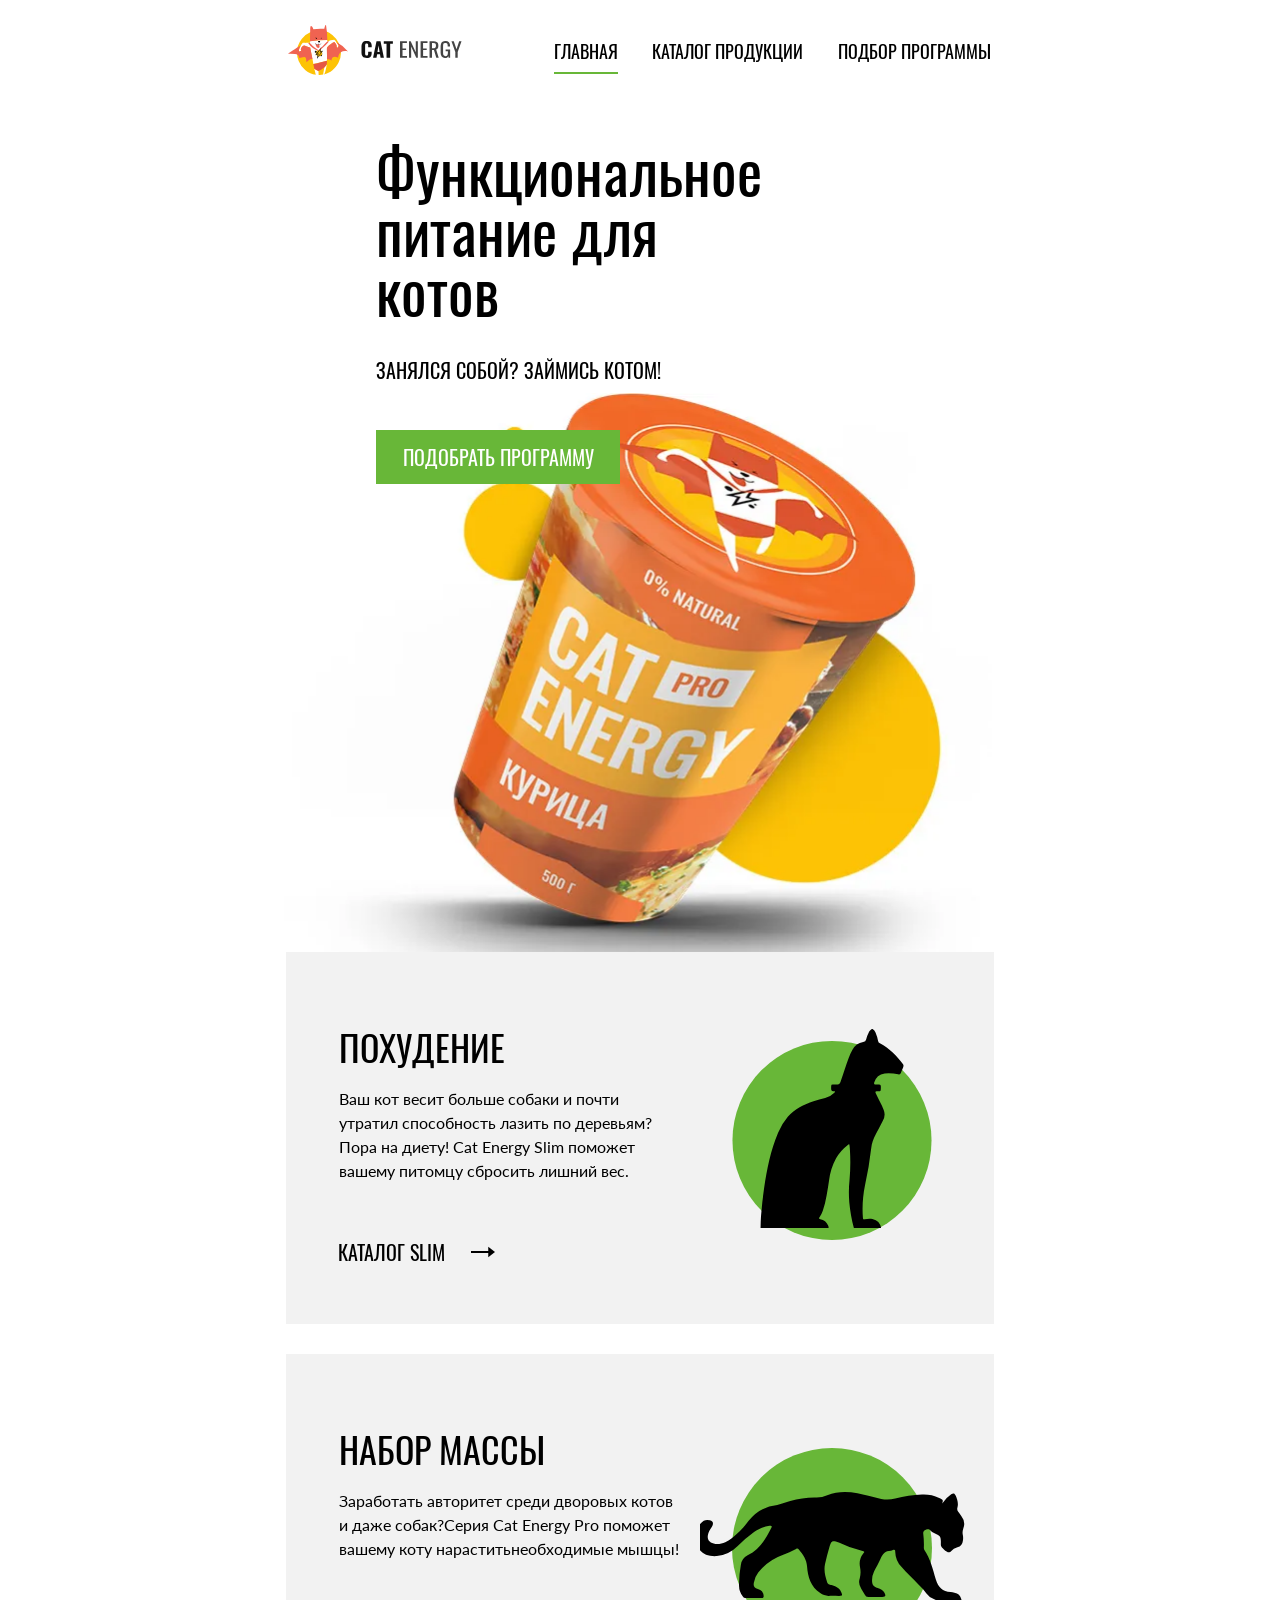
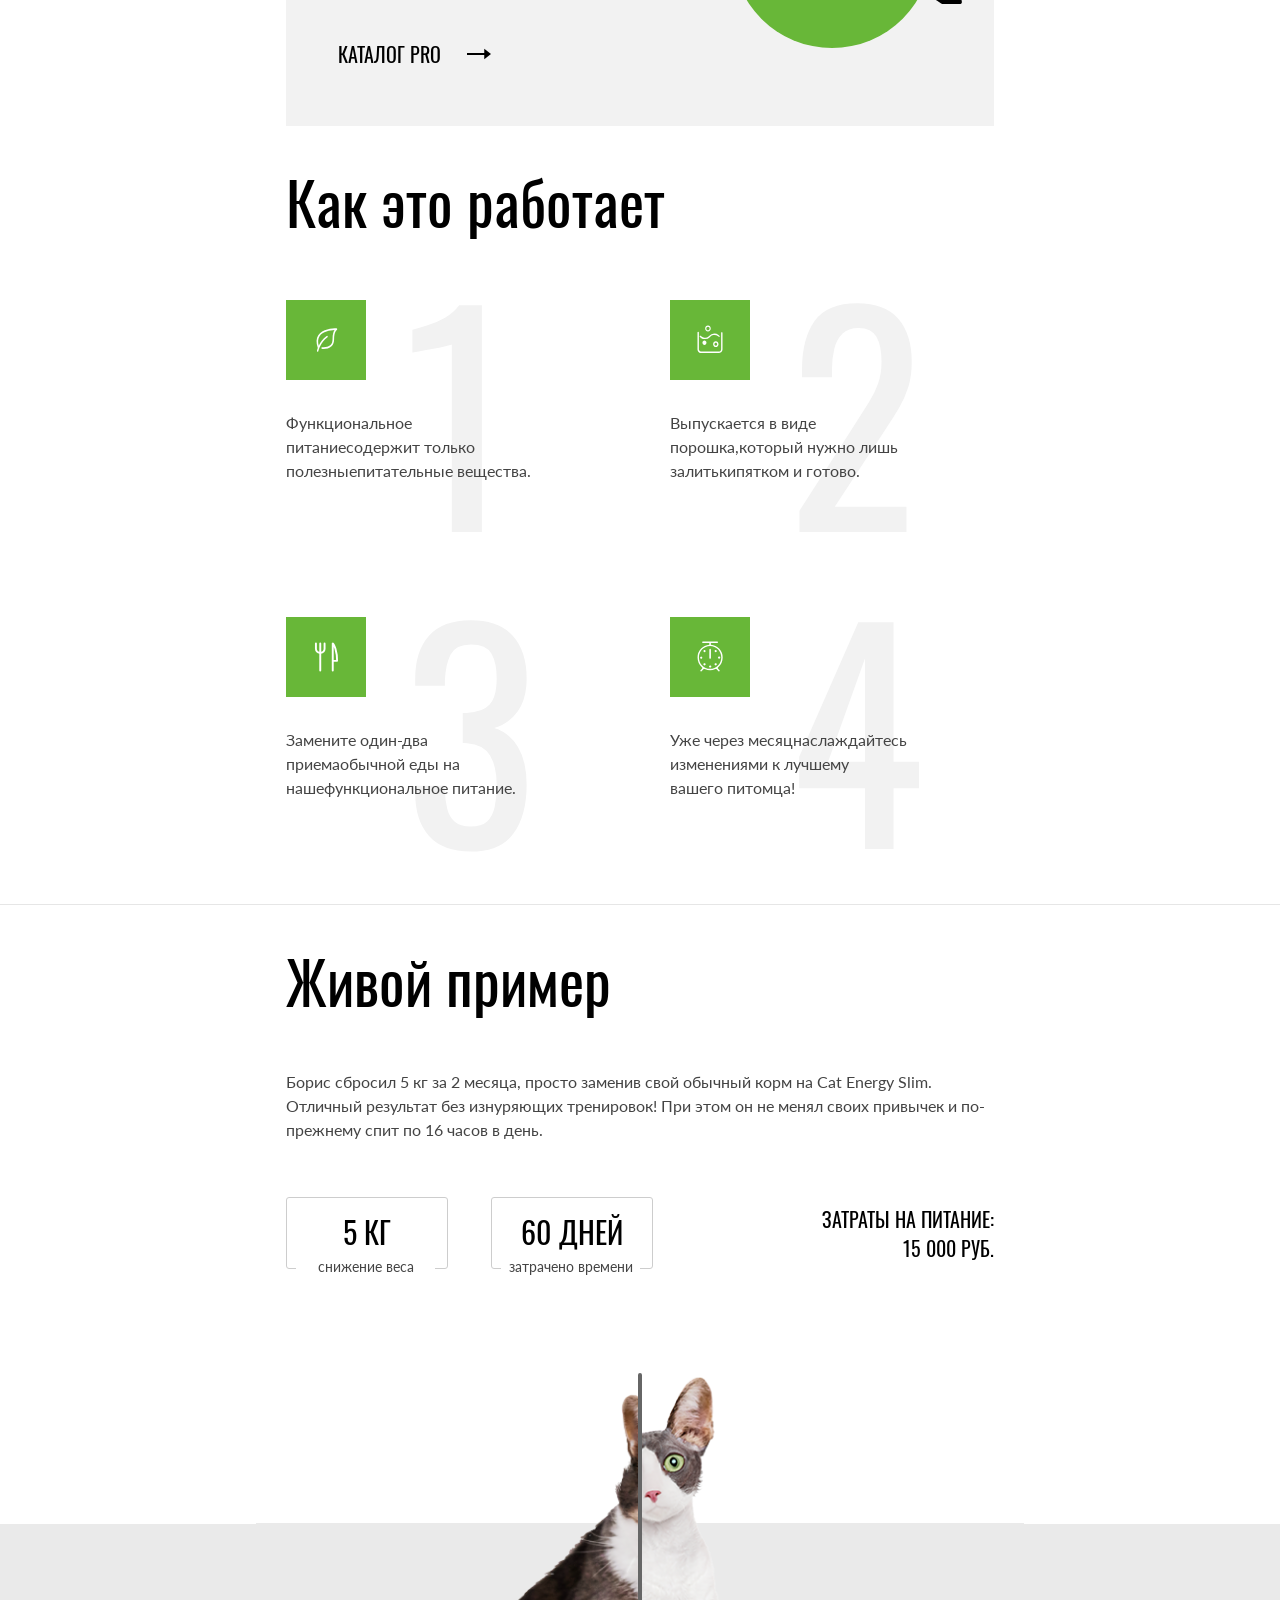
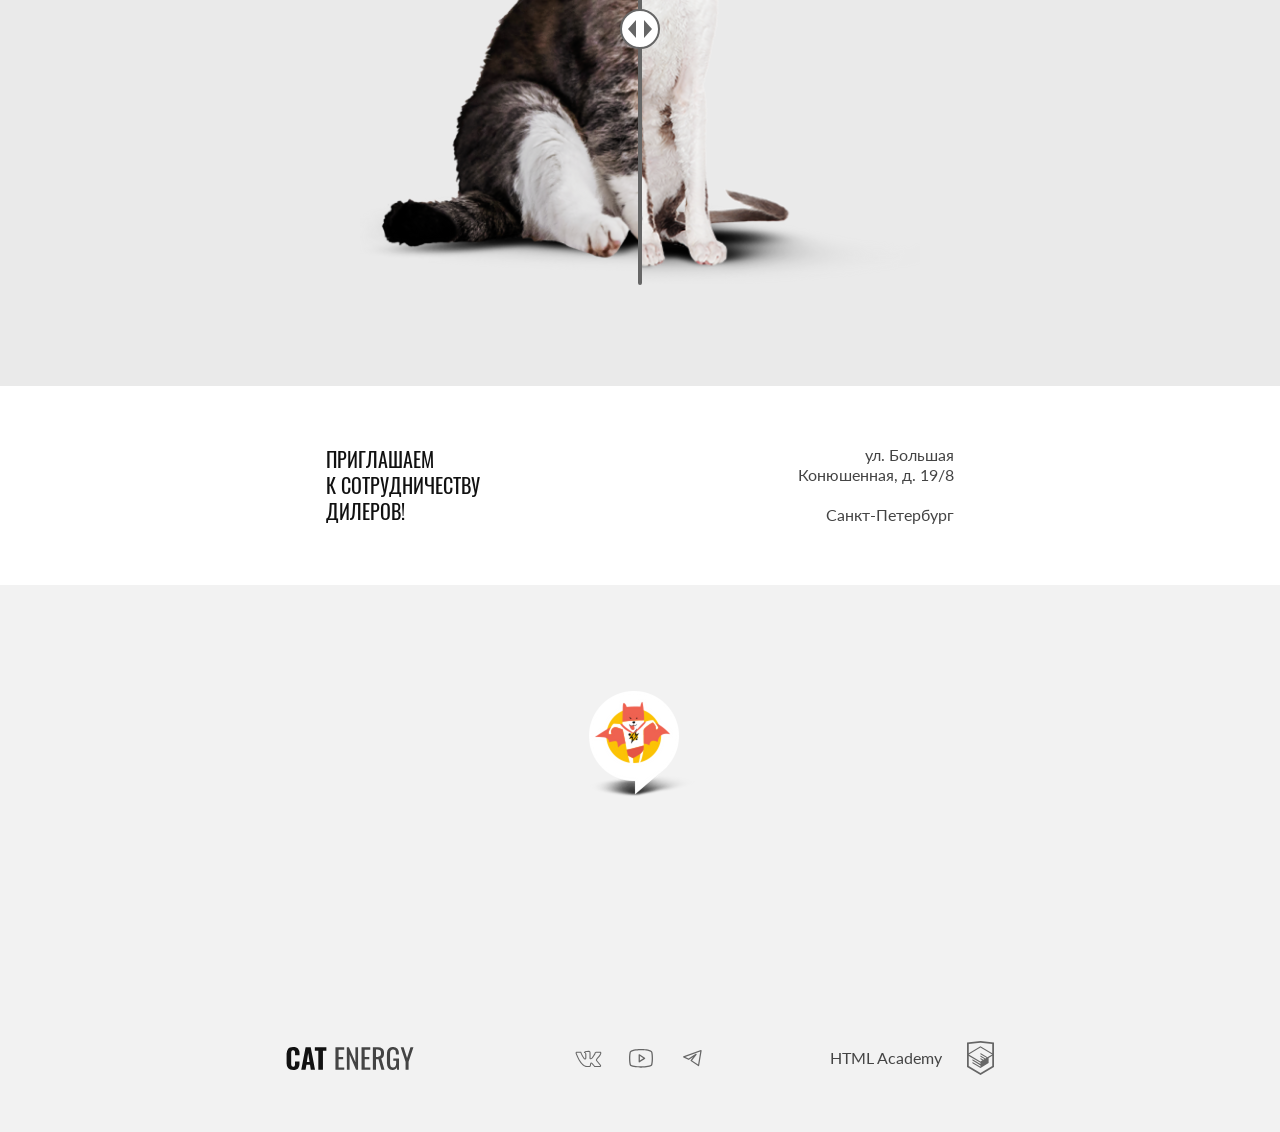
==== commit 22a94ab4: "Deploying to gh-pages from @ htmlacademy-adaptive/2473593-cat-energy-31@cc48f414d1f7d5a949b35b1f523e" ====
--- a/index.html
+++ b/index.html
@@ -1 +1 @@
-<!DOCTYPE html><html class="page" lang="ru"><head><meta charset="UTF-8"><title>Cat Energy</title><meta name="viewport" content="width=device-width,initial-scale=1"><link rel="preload" href="styles/styles.css" ass="style" crossorigin="anonymous"><link rel="preload" href="fonts/oswald/oswaldregular.woff2" ass="font" crossorigin="anonymous"><link rel="preload" href="fonts/lato/Lato-Regular.woff2" ass="font" crossorigin="anonymous"><link rel="icon" href="favicons/icon.svg" type="image/svg+xml"><link rel="apple-touch-icon" href="favicons/150.png"><link rel="icon" href="favicon.ico"><link rel="manifest" href="manifest.webmanifest"><link rel="stylesheet" href="styles/styles.css"><script src="scripts/index.js" defer="defer"></script></head><body class="page__body"><header class="main-header main-header--nojs"><div class="main-header__logo-wrapper"><a class="main-header__logo" href="index.html"><picture><source width="70" height="59" media="(min-width: 1440px)" type="image/svg+xml" srcset="images/header/logo-desktop.svg"><source width="60" height="50" media="(min-width: 768px)" type="image/svg+xml" srcset="images/header/logo-tablet.svg"><img src="images/header/logo-mobile@2x.svg" width="33" height="38" alt="Логотип сайта"></picture></a><a class="main-header__logo-text" href="index.html"><img src="images/header/logo-text@2x.svg" width="101" height="18" alt="Логотип сайта"></a></div><nav class="nav nav--close nav--nojs nav__background-desktop"><button class="nav__toggle" type="button"><span class="visually-hidden">Открыть меню</span></button><ul class="nav__list site-list"><li class="site-list__item site-list__item--current"><a class="site-list__link" href="index.html">Главная</a></li><li class="site-list__item"><a class="site-list__link" href="catalog.html">Каталог продукции</a></li><li class="site-list__item"><a class="site-list__link" href="#">Подбор программы</a></li></ul></nav></header><main class="main-container"><section class="hero"><div class="hero__container"><h1 class="hero__title">Функциональное питание для котов</h1><p class="hero__text">Занялся собой? Займись котом!</p><picture><source type="image/webp" media="(min-width: 1440px)" srcset="images/promo/promo-can-desktop@2x@1x.webp, images/promo/promo-can-desktop@2x@2x.webp 2x" width="552" height="499"><source type="image/webp" media="(min-width: 768px)" srcset="images/promo/promo-can-tablet@2x@1x.webp, images/promo/promo-can-tablet@2x@2x.webp 2x" width="709" height="609"><source type="image/webp" srcset="images/promo/promo-can-mobile@2x@1x.webp, images/promo/promo-can-mobile@2x@2x.webp 2x" width="280" height="270"><source width="552" height="499" media="(min-width: 1440px)" type="image/png" srcset="images/promo/promo-can-desktop@2x@1x.png, images/promo/promo-can-desktop@2x@2x.png 2x"><source width="709" height="609" media="(min-width: 768px)" type="image/png" srcset="images/promo/promo-can-tablet@2x@1x.png, images/promo/promo-can-tablet@2x@2x.png 2x"><img class="hero__image" width="280" height="270" src="images/promo/promo-can-mobile@2x@1x.png" srcset="images/promo/promo-can-mobile@2x@2x.png 2x" alt="Упаковка питания Cat Energy"></picture></div><button class="hero__program-button button" type="button">Подобрать программу</button></section><section class="advantages"><h2 class="visually-hidden">Преимущества</h2><arcticle class="advantages__info"><div class="advantages__wrapper"><div class="advantages__icon-cat"><span class="visually-hidden">Иконка кота</span></div><h3 class="advantages__title">похудение</h3><p class="advantages__text index-text">Ваш кот весит больше собаки и почти утратил способность лазить по деревьям? Пора на диету! Cat Energy Slim поможет вашему питомцу сбросить лишний вес.</p></div><div class="advantages__link-wrapper"><a class="advantages__link-text" href="#">Каталог slim </a><a class="advantages__link-icon" href="#"><span class="visually-hidden">Иконка стрелки</span></a></div></arcticle><arcticle class="advantages__info"><div class="advantages__wrapper"><div class="advantages__icon-tiger"><span class="visually-hidden">Иконка тигра</span></div><h3 class="advantages__title">набор массы</h3><p class="advantages__text index-text">Заработать авторитет среди дворовых котов и даже собак?<br>Серия Cat Energy Pro поможет вашему коту нарастить<br>необходимые мышцы!</p></div><div class="advantages__link-wrapper"><a class="advantages__link-text" href="#">Каталог pro </a><a class="advantages__link-icon" href="#"><span class="visually-hidden">Иконка стрелки</span></a></div></arcticle></section><section class="functions"><h2 class="functions__title">Как это работает</h2><ul class="functions__list"><li class="functions__item"><div class="functions__icon functions__icon--leaf"><span class="visually-hidden">Иконка листика</span></div><p class="functions__desc index-text">Функциональное питание<br>содержит только полезные<br>питательные вещества.</p></li><li class="functions__item"><div class="functions__icon functions__icon--powder"><span class="visually-hidden">Иконка порошка</span></div><p class="functions__desc index-text">Выпускается в виде порошка,<br>который нужно лишь залить<br>кипятком и готово.</p></li><li class="functions__item"><div class="functions__icon functions__icon--eat"><span class="visually-hidden">Иконка приборов</span></div><p class="functions__desc index-text">Замените один-два приема<br>обычной еды на наше<br>функциональное питание.</p></li><li class="functions__item"><div class="functions__icon functions__icon--alarm"><span class="visually-hidden">Иконка будильника</span></div><p class="functions__desc index-text">Уже через месяц<br>наслаждайтесь изменениями к лучшему<br class="br__tablet">вашего питомца!</p></li></ul></section><section class="example"><h2 class="example__title">Живой пример</h2><div class="example__background-desktop"><p class="example__text index-text">Борис сбросил 5 кг за 2 месяца, просто<br>заменив свой обычный корм на Cat Energy<br>Slim. Отличный результат без изнуряющих<br>тренировок! При этом он не менял своих<br>привычек и по-прежнему спит по 16 часов<br>в день.</p><div class="example__text-tablet-wrapper"><div class="example__results-wrapper"><p class="exapmle__results-text"><span class="example__results-number">5 кг</span> <span class="example__results-explanaction">снижение веса</span></p><p class="exapmle__results-text"><span class="example__results-number">60 дней</span> <span class="example__results-explanaction">затрачено времени</span></p></div><p class="example__price"><span>Затраты на питание:</span> <span>15 000 РУБ.</span></p></div><div class="example__slider slider"><div class="slider__wrapper slider__wrapper-before"><picture><source width="560" height="512" media="(min-width: 768px)" type="image/png" srcset="images/example/cat-thick-tablet@2x@1x.png, images/example/cat-thick-tablet@2x@2x.png 2x"><img class="slider__image" width="280" height="256" src="images/example/cat-thick-mobile@2x@1x.png" srcset="images/example/cat-thick-mobile@2x@2x.png 2x" alt="Фото полного кота"></picture></div><div class="slider__wrapper slider__wrapper-after"><picture><source width="560" height="512" media="(min-width: 768px)" type="image/png" srcset="images/example/cat-thin-tablet@2x@1x.png, images/example/cat-thin-tablet@2x@2x.png 2x"><img class="slider__image" width="280" height="256" src="images/example/cat-thin-mobile@2x@1x.png" srcset="images/example/cat-thin-mobile@2x@2x.png 2x" alt="Фото худого кота"></picture></div><button class="slider__button" type="button"><span class="visually-hidden">Иконка слайдера</span> <svg class="slider__icon" width="40" height="40" aria-hidden="true" focusable="false"><use href="icons/stack.svg#thumb"></use></svg></button></div></div></section><section class="address"><h2 class="visually-hidden">Как нас найти</h2><div class="address__container"><h3 class="address__title">приглашаем<br>к сотрудничеству дилеров!</h3><address class="address__text"><p class="address__street">ул. Большая Конюшенная, д. 19/8</p><p class="address__city">Санкт-Петербург</p></address></div><div class="address__map-nojs"></div><iframe class="address__map" src="https://www.google.com/maps/embed?pb=!1m18!1m12!1m3!1d1998.603625719817!2d30.32047247732077!3d59.938719162093584!2m3!1f0!2f0!3f0!3m2!1i1024!2i768!4f13.1!3m3!1m2!1s0x4696310fca145cc1%3A0x42b32648d8238007!2z0JHQvtC70YzRiNCw0Y8g0JrQvtC90Y7RiNC10L3QvdCw0Y8g0YPQuy4sIDE5LzgsINCh0LDQvdC60YIt0J_QtdGC0LXRgNCx0YPRgNCzLCAxOTExODY!5e0!3m2!1sru!2sru!4v1713003276122!5m2!1sru!2sru" width="600" height="450" style="border:0;" allowfullscreen="" loading="lazy" referrerpolicy="no-referrer-when-downgrade"></iframe><div class="address__image"><picture><source width="113" height="106" media="(min-width: 768px)" type="image/png" srcset="images/map/map-marker-tablet.png@1x.png, images/map/map-marker-mobile.png@2x.png 2x"><img class="address__map-marker" width="57" height="53" src="images/map/map-marker-mobile.png@1x.png" srcset="images/map/map-marker-mobile.png@2x.png 2x" alt="Маркер на карте"></picture><span class="visually-hidden">Иконка на карте</span></div></section><footer class="footer"><a class="footer__logo" href="index.html"><img src="images/header/logo-text@2x.svg" width="128" height="24" alt="Логотип сайта"></a><ul class="footer__social-list"><li class="footer__social-item"><a class="footer__social-link footer__social-link--vk" href="#"><span class="visually-hidden">Иконка ВК</span></a></li><li class="footer__social-item"><a class="footer__social-link footer__social-link--youtube" href="#"><span class="visually-hidden">Иконка Ютуб</span></a></li><li class="footer__social-item"><a class="footer__social-link footer__social-link--telegram" href="#"><span class="visually-hidden">Иконка Телеграмм</span></a></li></ul><div class="footer__logo-htmlacademy"><a class="footer__logo-text-link" href="https://htmlacademy.ru/intensive/adaptive"><p class="footer__logo-text">HTML Academy</p></a><a class="footer__logo-icon-link" href="https://htmlacademy.ru/intensive/adaptive"><span class="visually-hidden">Иконка HTML Academy</span></a></div></footer></main></body></html>+<!DOCTYPE html><html class="page" lang="ru"><head><meta charset="UTF-8"><title>Cat Energy</title><meta name="viewport" content="width=device-width,initial-scale=1"><link rel="preload" href="styles/styles.css" ass="style" crossorigin="anonymous"><link rel="preload" href="fonts/oswald/oswaldregular.woff2" ass="font" crossorigin="anonymous"><link rel="preload" href="fonts/lato/Lato-Regular.woff2" ass="font" crossorigin="anonymous"><link rel="icon" href="favicons/icon.svg" type="image/svg+xml"><link rel="apple-touch-icon" href="favicons/150.png"><link rel="icon" href="favicon.ico"><link rel="manifest" href="manifest.webmanifest"><link rel="stylesheet" href="styles/styles.css"><script src="scripts/index.js" defer="defer"></script></head><body class="page__body"><header class="main-header main-header--nojs" data-test="header"><div class="main-header__logo-wrapper"><a class="main-header__logo" href="index.html"><picture><source width="70" height="59" media="(min-width: 1440px)" type="image/svg+xml" srcset="images/header/logo-desktop.svg"><source width="60" height="50" media="(min-width: 768px)" type="image/svg+xml" srcset="images/header/logo-tablet.svg"><img src="images/header/logo-mobile@2x.svg" width="33" height="38" alt="Логотип сайта"></picture></a><a class="main-header__logo-text" href="index.html"><img src="images/header/logo-text@2x.svg" width="101" height="18" alt="Логотип сайта"></a></div><nav class="nav nav--close nav--nojs nav--background-desktop"><button class="nav__toggle" type="button"><span class="visually-hidden">Открыть меню</span></button><ul class="nav__list site-list"><li class="site-list__item site-list__item--current"><a class="site-list__link" href="index.html">Главная</a></li><li class="site-list__item"><a class="site-list__link" href="catalog.html">Каталог продукции</a></li><li class="site-list__item"><a class="site-list__link" href="#">Подбор программы</a></li></ul></nav></header><main class="main-container"><div class="container-fix"><section class="hero" data-test="hero"><div class="hero__container"><h1 class="hero__title">Функциональное питание для котов</h1><p class="hero__text">Занялся собой? Займись котом!</p><picture><source type="image/webp" media="(min-width: 1440px)" srcset="images/promo/promo-can-desktop@2x@1x.webp, images/promo/promo-can-desktop@2x@2x.webp 2x" width="552" height="499"><source type="image/webp" media="(min-width: 768px)" srcset="images/promo/promo-can-tablet@2x@1x.webp, images/promo/promo-can-tablet@2x@2x.webp 2x" width="709" height="609"><source type="image/webp" srcset="images/promo/promo-can-mobile@2x@1x.webp, images/promo/promo-can-mobile@2x@2x.webp 2x" width="280" height="270"><source width="552" height="499" media="(min-width: 1440px)" type="image/png" srcset="images/promo/promo-can-desktop@2x@1x.png, images/promo/promo-can-desktop@2x@2x.png 2x"><source width="709" height="609" media="(min-width: 768px)" type="image/png" srcset="images/promo/promo-can-tablet@2x@1x.png, images/promo/promo-can-tablet@2x@2x.png 2x"><img class="hero__image" width="280" height="270" src="images/promo/promo-can-mobile@2x@1x.png" srcset="images/promo/promo-can-mobile@2x@2x.png 2x" alt="Упаковка питания Cat Energy"></picture></div><button class="hero__program-button button" type="button">Подобрать программу</button></section></div><section class="advantages" data-test="programs"><h2 class="visually-hidden">Преимущества</h2><arcticle class="advantages__info"><div class="advantages__wrapper"><div class="advantages__icon-cat"><span class="visually-hidden">Иконка кота</span></div><h3 class="advantages__title">похудение</h3><p class="advantages__text index-text">Ваш кот весит больше собаки и почти утратил способность лазить по деревьям? Пора на диету! Cat Energy Slim поможет вашему питомцу сбросить лишний вес.</p></div><div class="advantages__link-wrapper"><a class="advantages__link-text" href="#">Каталог slim </a><a class="advantages__link-icon" href="#"><span class="visually-hidden">Иконка стрелки</span></a></div></arcticle><arcticle class="advantages__info"><div class="advantages__wrapper"><div class="advantages__icon-tiger"><span class="visually-hidden">Иконка тигра</span></div><h3 class="advantages__title">набор массы</h3><p class="advantages__text index-text">Заработать авторитет среди дворовых котов и даже собак?<br>Серия Cat Energy Pro поможет вашему коту нарастить<br>необходимые мышцы!</p></div><div class="advantages__link-wrapper"><a class="advantages__link-text" href="#">Каталог pro </a><a class="advantages__link-icon" href="#"><span class="visually-hidden">Иконка стрелки</span></a></div></arcticle></section><div class="container-fix"><section class="functions" data-test="features"><h2 class="functions__title">Как это работает</h2><ul class="functions__list"><li class="functions__item"><div class="functions__icon functions__icon--leaf"><span class="visually-hidden">Иконка листика</span></div><p class="functions__desc index-text">Функциональное питание<br>содержит только полезные<br>питательные вещества.</p></li><li class="functions__item"><div class="functions__icon functions__icon--powder"><span class="visually-hidden">Иконка порошка</span></div><p class="functions__desc index-text">Выпускается в виде порошка,<br>который нужно лишь залить<br>кипятком и готово.</p></li><li class="functions__item"><div class="functions__icon functions__icon--eat"><span class="visually-hidden">Иконка приборов</span></div><p class="functions__desc index-text">Замените один-два приема<br>обычной еды на наше<br>функциональное питание.</p></li><li class="functions__item"><div class="functions__icon functions__icon--alarm"><span class="visually-hidden">Иконка будильника</span></div><p class="functions__desc index-text">Уже через месяц<br>наслаждайтесь изменениями к лучшему<br class="functions__br">вашего питомца!</p></li></ul></section></div><section class="example" data-test="proof"><div class="container-fix"><h2 class="example__title">Живой пример</h2><p class="example__text index-text">Борис сбросил 5 кг за 2 месяца, просто заменив свой обычный корм на Cat Energy Slim. Отличный результат без изнуряющих тренировок! При этом он не менял своих привычек и по-прежнему спит по 16 часов в день.</p><div class="example__text-tablet-wrapper"><div class="example__results-wrapper"><p class="example__results-text"><span class="example__results-number">5 кг</span> <span class="example__results-explanaction">снижение веса</span></p><p class="example__results-text"><span class="example__results-number">60 дней</span> <span class="example__results-explanaction">затрачено времени</span></p></div><p class="example__price"><span>Затраты на питание:</span> <span>15 000 РУБ.</span></p></div><div class="example__slider slider"><div class="slider__wrapper slider__wrapper-before"><picture><source width="560" height="512" media="(min-width: 768px)" type="image/png" srcset="images/example/cat-thick-tablet@2x@1x.png, images/example/cat-thick-tablet@2x@2x.png 2x"><img class="slider__image" width="280" height="256" src="images/example/cat-thick-mobile@2x@1x.png" srcset="images/example/cat-thick-mobile@2x@2x.png 2x" alt="Фото полного кота"></picture></div><div class="slider__wrapper slider__wrapper-after"><picture><source width="560" height="512" media="(min-width: 768px)" type="image/png" srcset="images/example/cat-thin-tablet@2x@1x.png, images/example/cat-thin-tablet@2x@2x.png 2x"><img class="slider__image" width="280" height="256" src="images/example/cat-thin-mobile@2x@1x.png" srcset="images/example/cat-thin-mobile@2x@2x.png 2x" alt="Фото худого кота"></picture></div><button class="slider__button" type="button"><span class="visually-hidden">Иконка слайдера</span> <svg class="slider__icon" width="40" height="40" aria-hidden="true" focusable="false"><use href="icons/stack.svg#thumb"></use></svg></button></div></div><div class="example__background-desktop"></div></section><section class="address" data-test="contacts"><div class="container-fix"><h2 class="visually-hidden">Как нас найти</h2><div class="address__container"><h3 class="address__title">приглашаем<br>к сотрудничеству дилеров!</h3><address class="address__text"><p class="address__street">ул. Большая Конюшенная, д. 19/8</p><p class="address__city">Санкт-Петербург</p></address></div><div class="address__image"><picture><source width="113" height="106" media="(min-width: 768px)" type="image/png" srcset="images/map/map-marker-tablet.png@1x.png, images/map/map-marker-mobile.png@2x.png 2x"><img class="address__map-marker" width="57" height="53" src="images/map/map-marker-mobile.png@1x.png" srcset="images/map/map-marker-mobile.png@2x.png 2x" alt="Маркер на карте"></picture><span class="visually-hidden">Иконка на карте</span></div></div><div class="address__map-container container-breakpoint address__map-nojs"><iframe class="address__map" src="https://www.google.com/maps/embed?pb=!1m18!1m12!1m3!1d1998.603625719817!2d30.32047247732077!3d59.938719162093584!2m3!1f0!2f0!3f0!3m2!1i1024!2i768!4f13.1!3m3!1m2!1s0x4696310fca145cc1%3A0x42b32648d8238007!2z0JHQvtC70YzRiNCw0Y8g0JrQvtC90Y7RiNC10L3QvdCw0Y8g0YPQuy4sIDE5LzgsINCh0LDQvdC60YIt0J_QtdGC0LXRgNCx0YPRgNCzLCAxOTExODY!5e0!3m2!1sru!2sru!4v1713003276122!5m2!1sru!2sru" width="600" height="450" style="border:0;" allowfullscreen="" loading="lazy" referrerpolicy="no-referrer-when-downgrade"></iframe></div></section></main><div class="container-breakpoint"><footer class="footer container-fix" data-test="footer"><a class="footer__logo" href="index.html"><img src="images/header/logo-text@2x.svg" width="128" height="24" alt="Логотип сайта"></a><ul class="footer__social-list"><li class="footer__social-item"><a class="footer__social-link footer__social-link--vk" href="#"><span class="visually-hidden">Иконка ВК</span></a></li><li class="footer__social-item"><a class="footer__social-link footer__social-link--youtube" href="#"><span class="visually-hidden">Иконка Ютуб</span></a></li><li class="footer__social-item"><a class="footer__social-link footer__social-link--telegram" href="#"><span class="visually-hidden">Иконка Телеграмм</span></a></li></ul><div class="footer__logo-htmlacademy"><a class="footer__logo-text-link" href="https://htmlacademy.ru/intensive/adaptive"><p class="footer__logo-text">HTML Academy</p></a><a class="footer__logo-icon-link" href="https://htmlacademy.ru/intensive/adaptive"><span class="visually-hidden">Иконка HTML Academy</span></a></div></footer></div></body></html>
--- a/styles/styles.css
+++ b/styles/styles.css
@@ -1 +1 @@
-@font-face{font-family:Lato;font-weight:400;font-style:normal;src:url(../fonts/lato/Lato-Regular.woff2)format("woff2");font-display:swap}@font-face{font-family:Oswald;font-weight:400;font-style:normal;src:url(../fonts/oswald/oswaldregular.woff2)format("woff2");font-display:swap}body{color:#444;font-family:Lato,sans-serif}*,:before,:after{box-sizing:border-box;margin:0;padding:0}img{object-fit:contain;max-width:100%}.visually-hidden{clip:rect(0 0 0 0);border:0;width:1px;height:1px;margin:-1px;padding:0;position:absolute;overflow:hidden}.button{color:#fff;text-transform:uppercase;text-align:center;cursor:pointer;background-color:#68b738;border:none;width:280px;height:40px;font-family:Oswald,Arial,sans-serif;font-size:16px;line-height:20px}.button:hover{background-color:#5eaa2f}.button:active{color:#ffffff4d;background-color:#5eaa2f}.page__body{width:320px;margin:0 auto}@media (width>=768px){.page__body{width:768px}}@media (width>=1440px){.page__body{min-width:1440px}}@media (width<=767px){.main-header--nojs{flex-direction:column;gap:15px;padding-top:15px}}.main-header{justify-content:space-between;align-items:center;width:279px;min-height:65px;margin:0 auto;display:flex;position:relative}@media (width>=768px){.main-header{width:704px;height:87px;padding-top:15px}}@media (width>=1440px){.main-header{width:1220px;height:169px;padding-top:0}}@media (width<=767px){.main-header__logo-text{padding-top:6px}}.main-header__logo-wrapper{justify-content:space-between;align-items:center;width:190px;height:38px;display:flex}.main-header__logo-wrapper:hover{opacity:.8}.main-header__logo-wrapper:active{opacity:.6}@media (width>=768px){.main-header__logo-wrapper{justify-content:space-between;width:174px;height:50px}}@media (width>=1440px){.main-header__logo-wrapper{width:202px;height:59px}.main-header__logo-text>img{width:118px;height:21px}}.nav{position:relative}@media (width>=768px){.nav{width:439px}}@media (width>=1440px){.nav{width:477px}}@media (width<=767px){.nav--open .nav__toggle{cursor:pointer;background-color:#000;width:18px;height:18px;padding-top:20px;-webkit-mask-image:url(../icons/stack.svg#icon-toggle-close);mask-image:url(../icons/stack.svg#icon-toggle-close);-webkit-mask-repeat:no-repeat;mask-repeat:no-repeat}.nav--close .nav__toggle{background-color:#000;-webkit-mask-image:url(../icons/stack.svg#icon-toggle);mask-image:url(../icons/stack.svg#icon-toggle);-webkit-mask-repeat:no-repeat;mask-repeat:no-repeat}.nav--open .site-list{z-index:5;background-color:#fff;width:320px;height:198px;list-style-type:none;display:block;position:absolute;top:45px;right:-20px}.nav--close .site-list{display:none}.nav--nojs{z-index:1;background-color:#fff;position:static;top:64px}.nav--nojs .nav__toggle{display:none}.nav--nojs .site-list{width:320px;min-height:0;display:block;position:static}.nav--nojs .site-list__item{list-style-type:none;display:block}}@media (width>=1440px){.nav__background-desktop:before{content:"";z-index:-1;background-color:#68b738d9;background-image:-webkit-linear-gradient(#68b738d9,#68b738d9),-webkit-image-set(url(../../images/index-background-desktop@1x.jpg) 1x,url(../../images/index-background-desktop@2x.jpg) 2x);background-image:linear-gradient(#68b738d9,#68b738d9),image-set("../../images/index-background-desktop@1x.jpg" 1x,"../../images/index-background-desktop@2x.jpg" 2x);background-repeat:no-repeat;width:720px;height:694px;position:absolute;top:-65px;left:-134px}}.nav__toggle{cursor:pointer;width:24px;height:24px;padding-top:24px}@media (width>=768px){.nav__toggle{display:none}}.nav__toggle:hover{opacity:.8}.nav__toggle:active{opacity:.6}@media (width>=768px){.site-list{justify-content:space-around;display:flex}}@media (width>=1440px){.site-list{justify-content:space-between;align-items:center;width:476px;min-height:40px}}@media (width<=767px){.site-list__item{text-align:center;border-top:1px solid #e6e6e6;height:66px;padding-top:22px}}@media (width>=768px){.site-list__item{list-style-type:none}}.site-list__link{color:#000;text-transform:uppercase;font-family:Oswald,Arial,sans-serif;font-size:20px;line-height:20px;text-decoration:none}.site-list__link:hover{opacity:.8}.site-list__link:active{opacity:.6}@media (width>=768px){.site-list__link{font-size:18px;line-height:24px;text-decoration:none}}@media (width>=1440px){.site-list__link{color:#fff;font-size:20px;line-height:30px}}@media (width>=768px){.site-list__item:not(:last-child){margin-right:33px}}@media (width>=1440px){.site-list__link--color-desktop{color:#111}}@media (width>=768px){.site-list__item--current:after{content:"";background-color:#68b738;width:64px;height:2px;display:block;position:absolute;top:33px}}@media (width>=1440px){.site-list__item--current:after{content:"";background-color:#fff;width:67px;height:2px;display:block;position:absolute;top:42px;left:2px}}@media (width>=768px){.site-list__item--current-catalog:after{content:"";background-color:#68b738;width:154px;height:2px;display:block;position:absolute;top:30px;left:97px}}@media (width>=1440px){.site-list__item--current-catalog:after{content:"";background-color:#68b738;width:171px;height:2px;display:block;position:absolute;top:40px;left:104px}}.main-container{max-width:1440px}.hero{flex-direction:column;justify-content:space-between;align-items:center;min-height:480px;margin-bottom:20px;display:flex}@media (width>=768px){.hero{justify-content:flex-start;align-items:start;min-height:796px;margin-bottom:69px}}@media (width>=1440px){.hero{width:1220px;min-height:607px;margin:0 auto}}.hero__container{background-color:#68b738d9;background-image:-webkit-linear-gradient(#68b738d9,#68b738d9),-webkit-image-set(url(../../images/index-background-mobile@1x.jpg) 1x,url(../../images/index-background-mobile@2x.jpg) 2x);background-image:linear-gradient(#68b738d9,#68b738d9),image-set("../../images/index-background-mobile@1x.jpg" 1x,"../../images/index-background-mobile@2x.jpg" 2x);background-position:50%;background-repeat:no-repeat;flex-direction:column;align-items:center;gap:25px;width:320px;min-height:302px;display:flex;position:relative}@media (width>=768px){.hero__container{background-color:#0000;background-image:none;align-items:start;gap:40px;width:708px;min-height:180px;padding-left:120px}}@media (width>=1440px){.hero__container{padding-left:80px}}.hero__image{position:absolute;top:55%;left:50%;transform:translate(-50%)}@media (width>=768px){.hero__image{z-index:-1;top:89%;left:54%}}@media (width>=1440px){.hero__image{z-index:2;top:-10%;left:102%}}@media (width>=768px){.button .hero__program-button{width:244px;height:54px}}.hero__title{color:#fff;text-align:center;width:250px;padding-top:27px;font-family:Oswald,Arial,sans-serif;font-size:36px;font-weight:400;line-height:36px}@media (width>=768px){.hero__title{text-align:start;color:#000;width:416px;padding-top:53px;font-size:60px;line-height:60px}}.hero__text{color:#fff;text-transform:uppercase;font-family:Oswald,Arial,sans-serif;font-size:14px;font-weight:400;line-height:14px}@media (width>=768px){.hero__text{color:#000;padding-bottom:10px;font-size:20px;line-height:20px}}@media (width>=1440px){.hero__text{padding-bottom:12px}}@media (width>=768px){.hero__program-button{text-align:center;width:244px;height:54px;margin-left:120px;font-size:20px;line-height:26px}}@media (width>=1440px){.hero__program-button{margin-left:80px}}.index-text{font-size:14px;line-height:18px}@media (width>=768px){.index-text{font-size:16px;line-height:24px}br{display:none}}.advantages{flex-direction:column;justify-content:center;align-items:center;gap:20px;margin-bottom:20px;display:flex}@media (width>=768px){.advantages{gap:30px;margin-bottom:45px}}@media (width>=1440px){.advantages{flex-direction:unset;justify-content:space-between;width:1220px;margin:0 auto 71px;display:flex}}.advantages__info{background-color:#f2f2f2;width:280px;height:266px;display:block}@media (width>=768px){.advantages__info{width:708px;height:372px}}@media (width>=1440px){.advantages__info{width:570px;height:374px}}.advantages__title{color:#000;text-transform:uppercase;align-self:center;font-family:Oswald,Arial,sans-serif;font-size:24px;font-weight:400;line-height:27px}@media (width>=768px){.advantages__title{grid-area:1/1/auto/2;font-size:36px;line-height:36px}}@media (width>=1440px){.advantages__title{grid-column:2/2;margin-bottom:-4px}}.advantages__text{color:#000;grid-column:1/3}@media (width>=768px){.advantages__text{grid-column:1/2;width:340px}}@media (width>=1440px){.advantages__text{grid-column:1/-1;width:457px;padding-top:7px}}.advantages__link-text{color:#000;text-transform:uppercase;font-family:Oswald,Arial,sans-serif;font-size:16px;font-weight:400;line-height:16px;text-decoration:none}@media (width>=768px){.advantages__link-text{font-size:20px;line-height:30px}}.advantages__icon-cat{background-image:url(../icons/stack.svg#icon-cat);background-repeat:no-repeat;background-size:50px 53px;width:59px;height:53px}@media (width>=768px){.advantages__icon-cat{background-size:200px 211px;width:200px;height:211px}}@media (width>=1440px){.advantages__icon-cat{background-size:100px 106px;grid-column:1/2;width:100px;height:106px}}.advantages__icon-tiger{background-image:url(../icons/stack.svg#icon-tiger);background-repeat:no-repeat;background-size:67px 50px;justify-self:end;width:67px;height:50px}@media (width>=768px){.advantages__icon-tiger{background-size:268px 200px;justify-self:normal;width:268px;height:200px;margin-top:17px;margin-left:10px}}@media (width>=1440px){.advantages__icon-tiger{background-size:134px 100px;width:134px;height:100px;margin:0;position:absolute;top:47px;left:-17px}}.advantages__link-icon{background-color:#000;width:24px;height:12px;display:block;-webkit-mask-image:url(../icons/stack.svg#icon-arrow);mask-image:url(../icons/stack.svg#icon-arrow);-webkit-mask-position:50%;mask-position:50%;-webkit-mask-repeat:no-repeat;mask-repeat:no-repeat}.advantages__link-wrapper:hover .advantages__link-icon{width:32px;-webkit-mask-image:url(../icons/stack.svg#arrow-hover);mask-image:url(../icons/stack.svg#arrow-hover)}.advantages__link-wrapper{border-top:1px solid #d9d9d9;align-items:center;gap:15px;width:240px;margin-top:23px;margin-left:20px;padding-top:18px;padding-left:1px;display:flex}@media (width>=768px){.advantages__link-wrapper{border:none;gap:26px;margin-top:-20px;padding:15px 0 0 32px}}@media (width>=1440px){.advantages__link-wrapper{margin:0;padding-top:26px;padding-left:52px}}.advantages__link-wrapper:active{opacity:.6}.advantages__wrapper{grid-template-rows:1fr 90px;grid-template-columns:60px 2fr;gap:22px 11px;width:227px;margin-left:20px;padding-top:23px;display:grid;position:relative}@media (width>=768px){.advantages__wrapper{grid-template-rows:36px 155px;grid-template-columns:2fr 1fr;min-width:593px;min-height:211px;margin-left:53px;padding-top:77px}}@media (width>=1440px){.advantages__wrapper{grid-template-rows:100px 1fr;grid-template-columns:162px 2fr;gap:39px 0;min-width:457px;margin-left:52px;padding-top:41px}}.br__tablet{display:none}@media (width>=768px){.br__tablet{display:block}}.functions{width:280px;margin:0 auto}@media (width>=768px){.functions{border-bottom:1px solid #e6e6e6;width:768px;margin:0;padding-left:30px}}@media (width>=1440px){.functions{border:none;width:1220px;padding-left:110px}}.functions__list{flex-direction:column;align-items:center;gap:20px;margin-bottom:49px;list-style-type:none;display:flex}@media (width>=768px){.functions__list{flex-wrap:wrap;flex-direction:unset;counter-reset:number 0;border-bottom:1px solid #e6e6e6;justify-content:space-between;gap:37px;width:633px;margin-bottom:9px;padding-bottom:47px;display:flex}}@media (width>=1440px){.functions__list{border:none;flex-wrap:nowrap;width:1224px;margin-bottom:46px;padding-bottom:35px}}.functions__item{align-items:center;gap:20px;width:280px;display:flex}@media (width>=768px){.functions__item{counter-increment:number;flex-direction:column;justify-content:center;align-items:start;gap:31px;width:249px;height:280px;position:relative}.functions__item:before{content:counter(number);z-index:-2;color:#f2f2f2;width:136px;height:280px;font-family:Oswald,Arial,sans-serif;font-size:280px;line-height:280px;position:absolute;top:15px;right:-5px}}.functions__title{color:#000;margin-bottom:40px;font-family:Oswald,Arial,sans-serif;font-size:36px;font-weight:400;line-height:40px}@media (width>=768px){.functions__title{margin-bottom:20px;font-size:60px;line-height:60px}}@media (width<=767px){.functions__desc{width:198px}}@media (width>=767px){.functions__desc{width:252px}}@media (width>=1440px){.functions__desc{margin-bottom:-8px}}.functions__icon{background-color:#68b738;width:60px;height:60px}@media (width>=768px){.functions__icon{width:80px;height:80px}}.functions__icon--leaf{background-image:url(../icons/stack.svg#icon-leaf);background-position:50%;background-repeat:no-repeat;background-size:25px 28px}.functions__icon--powder{background-image:url(../icons/stack.svg#icon-powder);background-position:50%;background-repeat:no-repeat;background-size:26px 29px}.functions__icon--eat{background-image:url(../icons/stack.svg#icon-eat);background-position:50%;background-repeat:no-repeat;background-size:25px 30px}.functions__icon--alarm{background-image:url(../icons/stack.svg#icon-alarm);background-position:50%;background-repeat:no-repeat;background-size:26px 31px}.example{background-color:#eaeaea;width:320px;min-height:659px}@media (width>=768px){.example{background-color:#fff;min-width:768px;margin-top:45px}}@media (width>=1440px){.example{min-width:1440px;min-height:598px;position:relative}.example__background-desktop{background-color:#f2f2f2;min-height:462px}}.example__slider{margin:0 auto}.example__title{color:#000;margin-bottom:40px;padding-top:25px;padding-left:20px;font-family:Oswald,Arial,sans-serif;font-size:36px;font-weight:400;line-height:40px}@media (width>=768px){.example__title{margin-bottom:60px;padding-top:0;padding-left:30px;font-size:60px;line-height:60px}}@media (width>=1440px){.example__title{margin-bottom:76px;padding-left:110px}}.example__text{padding-left:20px}@media (width>=768px){.example__text{width:747px;min-height:72px;margin-bottom:55px;padding-left:30px}}@media (width>=1440px){.example__text{width:542px;margin-bottom:69px;padding-top:70px;padding-left:110px}}.example__results-wrapper{justify-content:space-between;width:280px;margin-bottom:35px;margin-left:20px;display:flex}@media (width>=768px){.example__results-wrapper{width:367px;margin-bottom:99px;margin-left:30px}}@media (width>=1440px){.example__results-wrapper{margin-bottom:55px;margin-left:110px}}.exapmle__results-text{text-align:center;flex-direction:column;justify-content:end;gap:8px;width:124px;min-height:70px;padding-top:19px;font-size:12px;line-height:12px;display:flex}@media (width>=768px){.exapmle__results-text{justify-content:unset;width:162px;padding:0;font-size:14px;line-height:14px}}@media (width>=1440px){.exapmle__results-text{height:77px}}.example__results-number{color:#000;text-transform:uppercase;border:1px solid #cdcdcd;border-radius:3px;height:56px;padding-top:14px;font-family:Oswald,Arial,sans-serif;font-size:24px;line-height:24px}@media (width>=768px){.example__results-number{height:72px;padding-top:15px;font-size:30px;line-height:37px}}.example__results-explanaction{background-color:#eaeaea;width:77px;margin:-17px -17px -17px 22px}@media (width>=768px){.example__results-explanaction{background-color:#fff;min-width:139px;margin-left:10px}}@media (width>=1440px){.example__results-explanaction{background-color:#f2f2f2}}.example__price{color:#000;text-transform:uppercase;text-align:center;font-family:Oswald,Arial,sans-serif;font-size:14px;line-height:20px}@media (width>=768px){.example__price{text-align:end;flex-direction:column;gap:9px;width:174px;margin-right:30px;padding-top:12px;font-size:20px;display:flex}}@media (width>=1440px){.example__price{flex-direction:row;gap:67px;width:334px;margin-left:110px;padding:0}}@media (width>=768px){.example__text-tablet-wrapper{justify-content:space-between;height:77px;margin-bottom:250px;display:flex}}@media (width>=1440px){.example__text-tablet-wrapper{flex-direction:column;height:77px;margin-bottom:267px;display:flex}}@media (width>=768px){br{display:none}}.slider{flex-wrap:wrap;width:280px;height:256px;margin-top:20px;display:flex;position:relative}@media (width>=768px){.slider{background-color:#eaeaea;width:768px;height:462px}}@media (width>=1440px){.slider{background-color:#0000;width:560px;height:512px;position:absolute;bottom:-65px;left:770px}}.slider__wrapper{width:280px;height:256px}@media (width>=768px){.slider__wrapper{width:560px;height:512px;margin:-149px auto 0}}.slider__wrapper-before{clip-path:xywh(0% 0 50% 100%);display:block;position:absolute;left:50%;overflow:hidden;transform:translate(-50%)}.slider__wrapper-after{clip-path:xywh(50% 0 50% 100%);display:block;position:absolute;left:50%;overflow:hidden;transform:translate(-50%)}.slider__button{cursor:pointer;color:#666;border:2px solid #666;border-radius:2px;width:4px;height:100%;margin:0;padding:0;position:absolute;left:50%;transform:translate(-50%)}.slider__button:hover{color:#68b738;border:2px solid #68b738}.slider__button:active{opacity:.6}@media (width>=768px){.slider__button{height:110%;margin-top:-152px}}@media (width>=1440px){.slider__button{height:100%}}.slider__button:hover .slider__icon{fill:#68b738;stroke:#68b738;border:2px solid #68b738;border-radius:50%}.slider__icon{cursor:pointer;width:40px;height:40px;position:absolute;top:51%;left:50%;transform:translate(-50%,-50%)}.address{flex-direction:column;align-items:center;width:320px;display:flex;position:relative}.address__map{width:320px;height:362px}@media (width>=768px){.address__map{width:768px;height:400px;margin:0 auto}}@media (width>=1440px){.address__map{width:1440px;height:400px}}.address__map-nojs{background-image:url(../images/map-nojs/map-mobile@1x.png);width:320px;height:362px;margin:0 auto}@media (width>=768px){.address__map-nojs{background-image:url(../images/map-nojs/map-tablet@1x.png);width:768px;height:400px}}@media (width>=1440px){.address__map-nojs{background-image:url(../images/map-nojs/map-desktop@1x.png);width:1440px;height:400px}}.address__container{justify-content:center;align-items:center;width:320px;min-height:112px;display:flex}@media (width>=768px){.address__container{justify-content:space-between;width:768px;min-height:200px;margin:0 auto;padding:0 70px}}@media (width>=1440px){.address__container{background-color:#fff;width:565px;min-height:199px;padding:60px 78px 60px 80px;position:absolute;top:95px;left:110px}}.address__title{color:#111;text-transform:uppercase;width:140px;font-family:Oswald,Arial,sans-serif;font-size:16px;font-weight:400;line-height:20px}@media (width>=768px){.address__title{width:160px;font-size:20px;line-height:26px}.address__title br{display:block}}.address__text{width:140px;font-size:14px;font-style:normal;line-height:20px}@media (width>=768px){.address__text{text-align:end;width:157px;font-size:16px;font-style:normal;line-height:20px}}@media (width>=1440px){.address__text{text-align:start}}@media (width>=768px){.address__city{padding-top:20px}}.address__image{position:absolute;bottom:169px}@media (width>=768px){.address__image{bottom:143px;right:-126px}}@media (width>=1440px){.address__image{top:120px;right:-466px}}@media (width<=1439px){.address__container--catalog{background-color:#f2f2f2}}.footer{background-color:#f2f2f2;flex-direction:column;align-items:center;width:320px;min-height:240px;display:flex;position:relative}@media (width>=768px){.footer{flex-direction:row;justify-content:space-between;width:768px;min-height:147px;padding:0 30px}}@media (width>=1440px){.footer{width:1440px;height:169px;padding:0 110px}}.footer__logo{margin-top:40px;margin-bottom:20px}.footer__logo:hover{opacity:.8}.footer__logo:active{opacity:.6}@media (width>=768px){.footer__logo{margin:0;padding-top:3px}}.footer__social-list{justify-content:center;align-items:center;gap:24px;min-height:62px;padding-bottom:8px;list-style-type:none;display:flex}@media (width>=768px){.footer__social-list{padding-top:7px;padding-left:41px}}.footer__social-list:before{content:"";border-top:1px solid #d9d9d9;width:280px;padding:0;position:absolute;top:83px}@media (width>=768px){.footer__social-list:before{display:none}}.footer__logo-htmlacademy{justify-content:space-between;align-items:center;width:280px;min-height:34px;margin-bottom:40px;padding-top:14px;display:flex}.footer__logo-htmlacademy:active{opacity:.6;opacity:.6}.footer__logo-htmlacademy:before{content:"";border-top:1px solid #d9d9d9;width:280px;position:absolute;bottom:93px}@media (width>=768px){.footer__logo-htmlacademy{align-items:center;width:168px;height:37px;margin-bottom:2px;padding:0 0 0 7px}.footer__logo-htmlacademy:before{display:none}}.footer__social-link:hover,.footer__social-link:focus-visible{background-color:#68b738}.footer__social-link:active{opacity:.4;background-color:#68b738}.footer__social-link--vk{background-color:#666;width:28px;height:22px;display:block;-webkit-mask-image:url(../icons/stack.svg#social-vk);mask-image:url(../icons/stack.svg#social-vk);-webkit-mask-position:50%;mask-position:50%;-webkit-mask-size:28px 19px;mask-size:28px 19px;-webkit-mask-repeat:no-repeat;mask-repeat:no-repeat}@media (width>=768px){.footer__social-link--vk{-webkit-mask-size:28px 22px;mask-size:28px 22px}}.footer__social-link--youtube{background-color:#666;width:28px;height:22px;display:block;-webkit-mask-image:url(../icons/stack.svg#social-youtube);mask-image:url(../icons/stack.svg#social-youtube);-webkit-mask-position:50%;mask-position:50%;-webkit-mask-size:24px 19px;mask-size:24px 19px;-webkit-mask-repeat:no-repeat;mask-repeat:no-repeat}.footer__social-link--telegram{background-color:#666;width:28px;height:22px;display:block;-webkit-mask-image:url(../icons/stack.svg#social-telegram);mask-image:url(../icons/stack.svg#social-telegram);-webkit-mask-position:50%;mask-position:50%;-webkit-mask-size:19px 17px;mask-size:19px 17px;-webkit-mask-repeat:no-repeat;mask-repeat:no-repeat}.footer__logo-text-link{color:#444;font-size:16px;line-height:20px;text-decoration:none}.footer__logo-icon-link{background-color:#666;width:27px;height:34px;display:block;-webkit-mask-image:url(../icons/stack.svg#logo-htmlacademy);mask-image:url(../icons/stack.svg#logo-htmlacademy);-webkit-mask-size:27px 34px;mask-size:27px 34px}.footer__logo-htmlacademy:hover .footer__logo-icon-link,.footer__logo-icon-link:focus-visible{background-color:#68b738}.footer__logo-text:focus-visible{outline:none}.footer__logo-htmlacademy:active .footer__logo-icon-link{background-color:#68b7384d}.footer__logo-htmlacademy:active .footer__logo-text{opacity:.8}.catalog{border-top:1px solid #d9d9d9;width:320px;margin:0 auto;padding-top:27px}@media (width>=768px){.catalog{border:none;width:708px;margin-top:52px;padding-top:0}}@media (width>=1440px){.catalog{width:1220px;margin-top:18px}}.catalog__title{color:#000;margin-bottom:41px;padding-left:20px;font-family:Oswald,Arial,sans-serif;font-size:36px;font-weight:400;line-height:36px}@media (width>=768px){.catalog__title{margin-bottom:165px;padding-left:0;font-size:60px;line-height:60px}}.catalog__list{flex-wrap:wrap;justify-content:center;list-style-type:none;display:flex}@media (width>=768px){.catalog__list{gap:141px 60px;margin-bottom:74px}}@media (width>=1440px){.catalog__list{gap:144px 80px;margin-bottom:71px}}.catalog__item{border-top:1px solid #ebebeb;grid-template-rows:55px 48px 57px;grid-template-columns:1fr 1fr;width:320px;min-height:209px;padding:20px 20px 25px;display:grid}@media (width>=768px){.catalog__item{background-color:#f2f2f2;border:none;grid-template-rows:161px 68px 84px 72px;grid-template-columns:1fr;justify-items:center;width:324px;height:430px;padding:0 37px 40px}}@media (width>=1440px){.catalog__item{grid-template-rows:154px 68px 84px 72px;width:245px}}@media (width>=768px){.catalog__image-link{grid-column:1/-1;margin-top:-70px}}.catalog__info-list{grid-column:2/3;width:140px;min-height:48px;list-style-type:none}@media (width>=768px){.catalog__info-list{grid-column:1/-1;width:250px}}@media (width>=1440px){.catalog__info-list{width:169px}}.catalog__info-item{justify-content:space-between;min-height:16px;display:flex}@media (width>=768px){.catalog__info-item{border-bottom:1px solid #cdcdcd;margin-bottom:6px;padding-bottom:5px}}@media (width>=1440px){.catalog__info-item{padding-bottom:7px}}.catalog__title-info-link{text-decoration:none}@media (width>=768px){.catalog__title-info-link{grid-row:2/-4}}.catalog__title-info{color:#000;text-transform:uppercase;font-family:Oswald,Arial,sans-serif;font-size:16px;font-weight:400;line-height:20px}@media (width>=768px){.catalog__title-info{text-align:center;width:135px;font-size:20px;line-height:24px}}.catalog__info-text{font-size:12px;line-height:16px}@media (width>=768px){.catalog__info-text{font-size:16px;line-height:20px}.catalog__info-text--bias{width:52px}}.catalog__button{grid-column:1/-1;margin-top:21px}@media (width>=768px){.catalog__button{width:250px;margin-top:37px}}@media (width>=1440px){.catalog__button{width:169px;margin-top:45px}}.catalog__button-more{color:#444;background-color:#f2f2f2}@media (width<=767px){.catalog__image-link--small{padding-top:7px}}.item-more{border-top:1px solid #ebebeb;flex-direction:column;align-items:center;min-height:207px;margin-bottom:25px;padding:25px 20px;display:flex}@media (width>=768px){.item-more{background-color:#fff;border:2px solid #f2f2f2;margin:0;padding:50px 37px 40px}}.item-more__title{flex-direction:column;align-items:center;gap:14px;display:flex;position:relative}@media (width>=768px){.item-more__title{gap:55px}}@media (width>=1440px){.item-more__title{gap:45px}}@media (width>=768px){.item-more__title:after{width:60px;top:32px}}@media (width>=1440px){.item-more__title:after{top:29px}}.item-more__title:after{content:"";background-color:#d3d3d3;width:30px;height:2px;position:absolute;top:25px}@media (width>=768px){.item-more__title:after{width:60px}}.item-more__title:before{content:"";background-color:#d3d3d3;width:30px;height:2px;margin-top:14px;margin-bottom:23px;transform:rotate(90deg)}@media (width>=768px){.item-more__title:before{width:60px;margin-top:32px}}@media (width>=1440px){.item-more__title:before{width:60px;margin-top:29px}}.item-more__text{margin-top:8px}@media (width>=768px){.item-more__text{text-align:center;width:170px;margin-top:20px;line-height:18px}}@media (width>=1440px){.item-more__text{margin-top:25px}}.item-more__button{color:#444;background-color:#f2f2f2}.item-more__button:hover{background-color:#ebebeb}.item-more__button:active{color:#444}@media (width>=768px){.item-more__button{margin-top:82px}}@media (width>=1440px){.item-more__button{margin-top:91px}}.add-product{width:280px;margin:0 auto;position:relative}.add-product:before{content:"";z-index:-1;background-color:#68b738;width:299px;height:2px;position:absolute;top:10px}@media (width>=768px){.add-product:before{width:768px;top:15px;right:-30px}}@media (width>=1440px){.add-product:before{width:1440px;top:19px;right:0}}@media (width>=768px){.add-product{width:708px}}@media (width>=1440px){.add-product{width:1440px;padding-left:110px}}.add-product__title{color:#000;background-color:#fff;width:226px;margin-bottom:36px;font-family:Oswald,Arial,sans-serif;font-size:24px;font-weight:400;line-height:24px;box-shadow:40px 0 #fff}@media (width>=768px){.add-product__title{width:345px;margin-bottom:82px;padding-left:40px;font-size:32px;line-height:32px}}@media (width>=1440px){.add-product__title{width:416px;margin-bottom:80px;padding-left:0;font-size:40px;line-height:40px;box-shadow:-40px -1px #fff}}.add-product__surprise{background-color:#68b738d9;background-image:-webkit-linear-gradient(#68b738d9,#68b738d9),-webkit-image-set(url(../../images/surprise/image-surprise-mobile@1x.jpg) 1x,url(../../images/surprise/image-surprise-mobile@2x.jpg) 2x);background-image:linear-gradient(#68b738d9,#68b738d9),image-set("../../images/surprise/image-surprise-mobile@1x.jpg" 1x,"../../images/surprise/image-surprise-mobile@2x.jpg" 2x);background-position:50%;background-repeat:no-repeat;background-size:cover;flex-direction:column;justify-content:center;align-items:center;gap:48px;width:280px;min-height:290px;margin-top:35px;padding-top:14px;display:flex}@media (width>=768px){.add-product__surprise{background-image:-webkit-linear-gradient(#68b738d9,#68b738d9),-webkit-image-set(url(../../images/surprise/image-surprise-tablet@1x.jpg) 1x,url(../../images/surprise/image-surprise-tablet@2x.jpg) 2x);background-image:linear-gradient(#68b738d9,#68b738d9),image-set("../../images/surprise/image-surprise-tablet@1x.jpg" 1x,"../../images/surprise/image-surprise-tablet@2x.jpg" 2x);flex-direction:row;justify-content:space-between;width:706px;min-height:200px;margin-top:0;padding:0 125px 0 77px}}@media (width>=1440px){.add-product__surprise{background-image:-webkit-linear-gradient(#68b738d9,#68b738d9),-webkit-image-set(url(../../images/surprise/image-surprise-desktop@1x.jpg) 1x,url(../../images/surprise/image-surprise-desktop@2x.jpg) 2x);background-image:linear-gradient(#68b738d9,#68b738d9),image-set("../../images/surprise/image-surprise-desktop@1x.jpg" 1x,"../../images/surprise/image-surprise-desktop@2x.jpg" 2x);flex-direction:column;justify-content:center;align-items:center;gap:46px;width:245px;min-height:288px;padding:17px 0 0}}.add-product__surprise-info{color:#fff;text-align:center;font-size:16px;line-height:20px}@media (width>=768px){.add-product__surprise-info{text-align:left;width:161px;min-height:60px}}@media (width>=1440px){.add-product__surprise-info{text-align:center}}@media (width>=768px){.br__tablet-catalog{display:block}}.add-product__surprise-icon{background-image:url(../icons/stack.svg#icon-gift);background-position:50%;background-repeat:no-repeat;background-size:78px 80px;width:78px;height:80px}@media (width>=768px){.add-product__surprise-icon{background-size:80px 82px}}@media (width>=1440px){.add__product-wrapper{gap:81px;display:flex}}.add-components{list-style-type:none}@media (width>=768px){.add-components{margin-bottom:70px}}@media (width>=1440px){.add-components{margin-bottom:0}}.add-components__title{color:#222;text-transform:uppercase;grid-column:1/-1;font-family:Oswald,Arial,sans-serif;font-size:16px;font-weight:400;line-height:16px}@media (width>=768px){.add-components__title{grid-column:1/2;align-self:center;font-size:20px;line-height:20px}}.add-components__info{font-size:14px;line-height:14px}@media (width>=768px){.add-components__info{justify-self:end;font-size:16px;line-height:20px}}@media (width>=1440px){.add-components__info{place-self:center normal}}.add-components__price{text-align:right}@media (width>=768px){.add-components__price{margin-right:2px}}@media (width>=1440px){.add-components__price{justify-self:start}}.add-components__item{border-top:1px solid #cdcdcd;grid-template-columns:1fr 1fr;gap:13px;width:280px;padding-top:13px;padding-bottom:17px;display:grid}@media (width>=768px){.add-components__item{border-bottom:none;grid-template-columns:3fr 2fr 95px;gap:25px 0;width:708px;padding:26px 38px 24px}}@media (width>=768px) and (width<=1439px){.add-components__item{border:1px solid #cdcdcd}}@media (width>=1440px){.add-components__item{grid-template-columns:325px 245px 1fr 1fr;width:894px;padding:15px 0 14px}}.add-components__item:last-child{border-bottom:1px solid #cdcdcd;padding-bottom:19px}@media (width>=768px){.add-components__item:last-child{padding-bottom:25px}}@media (width>=1440px){.add-components__item:last-child{padding-bottom:14px}}.add-components__button{grid-column:1/-1;margin-top:2px}@media (width>=768px){.add-components__button{width:632px}}@media (width>=1440px){.add-components__button{grid-column:4/5;width:244px}br{display:none}}.promotions{width:280px;margin:0 auto 40px;position:relative}.promotions:before{content:"";z-index:-1;background-color:#68b738;width:299px;height:2px;position:absolute;top:50px}@media (width>=768px){.promotions:before{width:768px;top:94px;right:0}}@media (width>=1440px){.promotions:before{width:1440px;top:114px}}@media (width>=768px){.promotions{width:768px;margin-bottom:80px}}@media (width>=1440px){.promotions{width:1440px;margin-bottom:104px;padding-left:110px}}.promotions__title{color:#000;background-color:#fff;width:152px;padding-top:40px;padding-bottom:32px;font-family:Oswald,Arial,sans-serif;font-size:24px;font-weight:400;line-height:24px;box-shadow:40px 0 #fff}@media (width>=768px){.promotions__title{width:240px;margin-left:32px;padding:80px 0 66px 38px;font-size:32px;line-height:32px}}@media (width>=1440px){.promotions__title{width:293px;margin-left:-39px;padding:96px 0 72px 40px;font-size:40px;line-height:40px}}.promotions__info{color:#000;text-align:center;margin-bottom:24px;font-family:Oswald,Arial,sans-serif;font-size:16px;font-weight:400;line-height:24px}@media (width>=768px){.promotions__info{width:632px;margin-left:68px;font-size:24px;line-height:32px}}@media (width>=1440px){.promotions__info{width:1290px;margin-left:-33px}}@media (width>=768px){.promotions__wrapper{justify-content:center;display:flex}}.promotions__button{height:56px;font-size:20px;line-height:26px}@media (width>=768px){.promotions__button{width:256px}}.subscribe__input{color:#444;text-transform:uppercase;border:1px solid #cdcdcd;width:280px;height:56px;margin-bottom:16px;padding-left:13px;font-family:Oswald,Arial,sans-serif;font-size:20px;font-weight:400;line-height:30px}@media (width>=768px){.subscribe__input{width:377px;min-height:56px;margin:0}}@media (width>=1440px){.subscribe__input{width:496px;min-height:56px;margin:0 0 0 -110px}}.subscribe__input:hover,.subscribe__input:active{outline-offset:-2px;outline-offset:-2px;outline:2px solid #bababa}+@font-face{font-family:Lato;font-weight:400;font-style:normal;src:url(../fonts/lato/Lato-Regular.woff2)format("woff2");font-display:swap}@font-face{font-family:Oswald;font-weight:400;font-style:normal;src:url(../fonts/oswald/oswaldregular.woff2)format("woff2");font-display:swap}body{color:#444;font-family:Lato,sans-serif}*,:before,:after{box-sizing:border-box;margin:0;padding:0}img{object-fit:contain;max-width:100%}.visually-hidden{clip:rect(0 0 0 0);border:0;width:1px;height:1px;margin:-1px;padding:0;position:absolute;overflow:hidden}.container-breakpoint{background-color:#f2f2f2}.container-breakpoint--example{background-color:#eaeaea}@media (width>=768px){.container-breakpoint--example{background-color:#0000}}.container-fix{width:320px;margin:0 auto;position:relative}@media (width>=768px){.container-fix{width:768px}}@media (width>=1440px){.container-fix{width:1440px}}.button{color:#fff;text-transform:uppercase;text-align:center;cursor:pointer;background-color:#68b738;border:none;width:280px;height:40px;font-family:Oswald,Arial,sans-serif;font-size:16px;line-height:20px}.button:hover{background-color:#5eaa2f}.button:active{color:#ffffff4d;background-color:#5eaa2f}.page__body{width:100%;overflow-x:hidden}@media (width<=767px){.main-header--nojs{flex-direction:column;gap:15px;padding-top:15px}}.main-header{justify-content:space-between;align-items:center;width:279px;min-height:65px;margin:0 auto;display:flex;position:relative}@media (width>=768px){.main-header{width:704px;height:87px;padding-top:15px}}@media (width>=1440px){.main-header{width:1220px;height:169px;padding-top:0}}@media (width<=767px){.main-header__logo-text{padding-top:6px}}.main-header__logo-wrapper{justify-content:space-between;align-items:center;width:190px;height:38px;display:flex}.main-header__logo-wrapper:hover{opacity:.8}.main-header__logo-wrapper:active{opacity:.6}@media (width>=768px){.main-header__logo-wrapper{justify-content:space-between;width:174px;height:50px}}@media (width>=1440px){.main-header__logo-wrapper{width:202px;height:59px}.main-header__logo-text>img{width:118px;height:21px}}.nav{position:relative}@media (width>=768px){.nav{width:439px}}@media (width>=1440px){.nav{width:477px}}@media (width<=767px){.nav--open .nav__toggle{cursor:pointer;background-color:#000;width:18px;height:18px;padding-top:20px;-webkit-mask-image:url(../icons/stack.svg#icon-toggle-close);mask-image:url(../icons/stack.svg#icon-toggle-close);-webkit-mask-repeat:no-repeat;mask-repeat:no-repeat}.nav--close .nav__toggle{background-color:#000;-webkit-mask-image:url(../icons/stack.svg#icon-toggle);mask-image:url(../icons/stack.svg#icon-toggle);-webkit-mask-repeat:no-repeat;mask-repeat:no-repeat}.nav--open .site-list{z-index:5;background-color:#fff;width:320px;height:198px;list-style-type:none;display:block;position:absolute;top:45px;right:-20px}.nav--close .site-list{display:none}.nav--nojs{z-index:1;background-color:#fff;position:static;top:64px}.nav--nojs .nav__toggle{display:none}.nav--nojs .site-list{width:320px;min-height:0;display:block;position:static}.nav--nojs .site-list__item{list-style-type:none;display:block}}@media (width>=1440px){.nav--background-desktop:before{content:"";z-index:-1;background-color:#1d260fde;background-image:-webkit-linear-gradient(#68b738d9,#68b738d9),-webkit-image-set(url(../../images/index-background-desktop@1x.jpg) 1x,url(../../images/index-background-desktop@2x.jpg) 2x);background-image:linear-gradient(#68b738d9,#68b738d9),image-set("../../images/index-background-desktop@1x.jpg" 1x,"../../images/index-background-desktop@2x.jpg" 2x);background-repeat:no-repeat;width:100vw;height:694px;position:absolute;top:-65px;left:-134px}}.nav__toggle{cursor:pointer;width:24px;height:24px;padding-top:24px}@media (width>=768px){.nav__toggle{display:none}}.nav__toggle:hover{opacity:.8}.nav__toggle:active{opacity:.6}@media (width>=768px){.site-list{flex-wrap:wrap;justify-content:space-around;display:flex}}@media (width>=1440px){.site-list{justify-content:space-between;align-items:center;width:476px;min-height:40px}}@media (width<=767px){.site-list__item{text-align:center;border-top:1px solid #e6e6e6;height:66px;padding-top:22px}}@media (width>=768px){.site-list__item{list-style-type:none}}.site-list__link{color:#000;text-transform:uppercase;font-family:Oswald,Arial,sans-serif;font-size:20px;line-height:20px;text-decoration:none}.site-list__link:hover{opacity:.8}.site-list__link:active{opacity:.6}@media (width>=768px){.site-list__link{font-size:18px;line-height:24px;text-decoration:none}}@media (width>=1440px){.site-list__link{color:#fff;font-size:20px;line-height:30px}}@media (width>=768px){.site-list__item:not(:last-child){margin-right:33px}}@media (width>=1440px){.site-list__link--color-desktop{color:#111}}@media (width>=768px){.site-list__item--current:after{content:"";background-color:#68b738;width:64px;height:2px;display:block;position:absolute;top:33px}}@media (width>=1440px){.site-list__item--current:after{content:"";background-color:#fff;width:67px;height:2px;display:block;position:absolute;top:42px;left:2px}}@media (width>=768px){.site-list__item--current-catalog:after{content:"";background-color:#68b738;width:154px;height:2px;display:block;position:absolute;top:30px;left:97px}}@media (width>=1440px){.site-list__item--current-catalog:after{content:"";background-color:#68b738;width:171px;height:2px;display:block;position:absolute;top:40px;left:104px}}.main-container{margin:0 auto}@media (width<=767px){.main-container--border{border-top:1px solid #d9d9d9}}.hero{flex-direction:column;justify-content:space-between;align-items:center;min-height:480px;margin-bottom:20px;display:flex}@media (width>=768px){.hero{justify-content:flex-start;align-items:start;min-height:796px;margin-bottom:69px}}@media (width>=1440px){.hero{width:1220px;min-height:607px;margin:0 auto}}.hero__container{background-color:#213318db;background-image:-webkit-linear-gradient(#68b738d9,#68b738d9),-webkit-image-set(url(../../images/index-background-mobile@1x.jpg) 1x,url(../../images/index-background-mobile@2x.jpg) 2x);background-image:linear-gradient(#68b738d9,#68b738d9),image-set("../../images/index-background-mobile@1x.jpg" 1x,"../../images/index-background-mobile@2x.jpg" 2x);background-position:50%;background-repeat:no-repeat;flex-direction:column;align-items:center;gap:25px;width:100vw;min-height:302px;display:flex;position:relative}@media (width>=768px){.hero__container{background-color:#0000;background-image:none;align-items:start;gap:40px;width:708px;min-height:180px;padding-left:120px}}@media (width>=1440px){.hero__container{padding-left:80px}}.hero__image{position:absolute;top:55%;left:50%;transform:translate(-50%)}@media (width>=768px){.hero__image{z-index:-1;top:89%;left:54%}}@media (width>=1440px){.hero__image{z-index:2;top:-10%;left:102%}}@media (width>=768px){.button .hero__program-button{width:244px;height:54px}}.hero__title{color:#fff;text-align:center;width:250px;padding-top:27px;font-family:Oswald,Arial,sans-serif;font-size:36px;font-weight:400;line-height:36px}@media (width>=768px){.hero__title{text-align:start;color:#000;width:416px;padding-top:53px;font-size:60px;line-height:60px}}.hero__text{color:#fff;text-transform:uppercase;font-family:Oswald,Arial,sans-serif;font-size:14px;font-weight:400;line-height:14px}@media (width>=768px){.hero__text{color:#000;padding-bottom:10px;font-size:20px;line-height:20px}}@media (width>=1440px){.hero__text{padding-bottom:12px}}@media (width>=768px){.hero__program-button{text-align:center;width:244px;height:54px;margin-left:120px;font-size:20px;line-height:26px}}@media (width>=1440px){.hero__program-button{margin-left:80px}}.index-text{font-size:14px;line-height:18px}@media (width>=768px){.index-text{font-size:16px;line-height:24px}br{display:none}}.advantages{flex-direction:column;justify-content:center;align-items:center;gap:20px;margin-bottom:20px;display:flex}@media (width>=768px){.advantages{gap:30px;margin-bottom:45px}}@media (width>=1440px){.advantages{flex-direction:unset;justify-content:space-between;align-items:start;width:1220px;margin:0 auto 71px;display:flex}}.advantages__info{background-color:#f2f2f2;width:280px;min-height:266px;display:block}@media (width>=768px){.advantages__info{width:708px;min-height:372px}}@media (width>=1440px){.advantages__info{width:570px;min-height:374px}}.advantages__title{color:#000;text-transform:uppercase;align-self:center;font-family:Oswald,Arial,sans-serif;font-size:24px;font-weight:400;line-height:27px}@media (width>=768px){.advantages__title{grid-area:1/1/auto/2;font-size:36px;line-height:36px}}@media (width>=1440px){.advantages__title{grid-column:2/2;margin-bottom:-4px}}.advantages__text{color:#000;grid-column:1/3}@media (width>=768px){.advantages__text{grid-column:1/2;width:340px}}@media (width>=1440px){.advantages__text{grid-column:1/-1;width:457px;padding-top:7px}}.advantages__link-text{color:#000;text-transform:uppercase;font-family:Oswald,Arial,sans-serif;font-size:16px;font-weight:400;line-height:16px;text-decoration:none}@media (width>=768px){.advantages__link-text{font-size:20px;line-height:30px}}.advantages__icon-cat{background-image:url(../icons/stack.svg#icon-cat);background-repeat:no-repeat;background-size:50px 53px;width:59px;height:53px}@media (width>=768px){.advantages__icon-cat{background-size:200px 211px;width:200px;height:211px}}@media (width>=1440px){.advantages__icon-cat{background-size:100px 106px;grid-column:1/2;width:100px;height:106px}}.advantages__icon-tiger{background-image:url(../icons/stack.svg#icon-tiger);background-repeat:no-repeat;background-size:67px 50px;justify-self:end;width:67px;height:50px}@media (width>=768px){.advantages__icon-tiger{background-size:268px 200px;justify-self:normal;width:268px;height:200px;margin-top:17px;margin-left:10px}}@media (width>=1440px){.advantages__icon-tiger{background-size:134px 100px;width:134px;height:100px;margin:0;position:absolute;top:47px;left:-17px}}.advantages__link-icon{background-color:#000;width:24px;height:12px;display:block;-webkit-mask-image:url(../icons/stack.svg#icon-arrow);mask-image:url(../icons/stack.svg#icon-arrow);-webkit-mask-position:50%;mask-position:50%;-webkit-mask-repeat:no-repeat;mask-repeat:no-repeat}.advantages__link-wrapper:hover .advantages__link-icon{width:32px;-webkit-mask-image:url(../icons/stack.svg#arrow-hover);mask-image:url(../icons/stack.svg#arrow-hover)}.advantages__link-wrapper{border-top:1px solid #d9d9d9;align-items:center;gap:15px;width:240px;margin-top:23px;margin-left:20px;padding-top:18px;padding-left:1px;display:flex}@media (width>=768px){.advantages__link-wrapper{border:none;gap:26px;margin-top:-20px;padding:15px 0 0 32px}}@media (width>=1440px){.advantages__link-wrapper{margin:0;padding-top:26px;padding-left:52px}}.advantages__link-wrapper:active{opacity:.6}.advantages__wrapper{grid-template-rows:1fr 90px;grid-template-columns:60px 2fr;gap:22px 11px;width:227px;margin-left:20px;padding-top:23px;display:grid;position:relative}@media (width>=768px){.advantages__wrapper{grid-template-rows:36px 155px;grid-template-columns:2fr 1fr;min-width:593px;min-height:211px;margin-left:53px;padding-top:77px}}@media (width>=1440px){.advantages__wrapper{grid-template-rows:100px 1fr;grid-template-columns:162px 2fr;gap:39px 0;min-width:457px;margin-left:52px;padding-top:41px}}.functions__br{display:none}@media (width>=768px){.functions__br{display:block}}.functions{width:280px;margin:0 auto}@media (width>=768px){.functions{width:768px;margin:0;padding-left:30px}}@media (width>=1440px){.functions{width:1220px;padding-left:110px}}.functions__list{flex-direction:column;align-items:center;gap:20px;margin-bottom:49px;list-style-type:none;display:flex}@media (width>=768px){.functions__list{flex-wrap:wrap;flex-direction:unset;counter-reset:number 0;justify-content:space-between;align-items:start;gap:37px;width:633px;margin-bottom:9px;padding-bottom:47px;display:flex}}@media (width>=1440px){.functions__list{border:none;flex-wrap:wrap;justify-content:stretch;align-items:start;column-gap:76px;width:1224px;margin-bottom:46px;padding-bottom:35px}}.functions__item{align-items:center;gap:20px;width:280px;display:flex}@media (width>=768px){.functions__item{counter-increment:number;flex-direction:column;justify-content:center;align-items:start;gap:31px;width:249px;min-height:280px;position:relative}.functions__item:before{content:counter(number);z-index:-2;color:#f2f2f2;width:136px;height:280px;font-family:Oswald,Arial,sans-serif;font-size:280px;line-height:280px;position:absolute;top:15px;right:-5px}}.functions__title{color:#000;margin-bottom:40px;font-family:Oswald,Arial,sans-serif;font-size:36px;font-weight:400;line-height:40px}@media (width>=768px){.functions__title{margin-bottom:20px;font-size:60px;line-height:60px}}@media (width<=767px){.functions__desc{width:198px}}@media (width>=767px){.functions__desc{width:252px}}@media (width>=1440px){.functions__desc{margin-bottom:-8px}}.functions__icon{background-color:#68b738;width:60px;height:60px}@media (width>=768px){.functions__icon{width:80px;height:80px}}.functions__icon--leaf{background-image:url(../icons/stack.svg#icon-leaf);background-position:50%;background-repeat:no-repeat;background-size:25px 28px}.functions__icon--powder{background-image:url(../icons/stack.svg#icon-powder);background-position:50%;background-repeat:no-repeat;background-size:26px 29px}.functions__icon--eat{background-image:url(../icons/stack.svg#icon-eat);background-position:50%;background-repeat:no-repeat;background-size:25px 30px}.functions__icon--alarm{background-image:url(../icons/stack.svg#icon-alarm);background-position:50%;background-repeat:no-repeat;background-size:26px 31px}.example{z-index:2;background-color:#eaeaea;min-height:659px;margin:0 auto;position:relative}@media (width>=768px){.example{background-color:#fff;border-top:1px solid #e6e6e6;min-width:768px;padding-top:45px}}@media (width>=1440px){.example{border:none;width:100%;min-height:598px;padding-top:0;position:relative}}@media (width>=768px){.example__background-desktop{z-index:-1;background-color:#eaeaea;width:100%;min-height:462px;position:absolute;top:619px}}@media (width>=1440px){.example__background-desktop{z-index:-1;background-color:#f2f2f2;width:100%;min-height:462px;position:absolute;top:136px}}.example__slider{margin:0 auto}.example__title{color:#000;margin-bottom:40px;padding-top:25px;padding-left:20px;font-family:Oswald,Arial,sans-serif;font-size:36px;font-weight:400;line-height:40px}@media (width>=768px){.example__title{margin-bottom:60px;padding-top:0;padding-left:30px;font-size:60px;line-height:60px}}@media (width>=1440px){.example__title{margin-bottom:76px;padding-left:110px}}.example__text{width:306px;padding-left:20px}@media (width>=768px){.example__text{width:747px;min-height:72px;margin-bottom:55px;padding-left:30px}}@media (width>=1440px){.example__text{width:542px;margin-bottom:69px;padding-top:70px;padding-left:110px}}.example__results-wrapper{justify-content:space-between;width:280px;margin-bottom:35px;margin-left:20px;display:flex}@media (width>=768px){.example__results-wrapper{width:367px;margin-bottom:99px;margin-left:30px}}@media (width>=1440px){.example__results-wrapper{margin-bottom:55px;margin-left:110px}}.example__results-text{text-align:center;flex-direction:column;justify-content:end;gap:8px;width:124px;min-height:70px;padding-top:19px;font-size:12px;line-height:12px;display:flex}@media (width>=768px){.example__results-text{justify-content:unset;width:162px;padding:0;font-size:14px;line-height:14px}}@media (width>=1440px){.example__results-text{height:77px}}.example__results-number{color:#000;text-transform:uppercase;border:1px solid #cdcdcd;border-radius:3px;height:56px;padding-top:14px;font-family:Oswald,Arial,sans-serif;font-size:24px;line-height:24px}@media (width>=768px){.example__results-number{height:72px;padding-top:15px;font-size:30px;line-height:37px}}.example__results-explanaction{background-color:#eaeaea;width:77px;margin:-17px -17px -17px 22px}@media (width>=768px){.example__results-explanaction{background-color:#fff;min-width:139px;margin-left:10px}}@media (width>=1440px){.example__results-explanaction{background-color:#f2f2f2}}.example__price{color:#000;text-transform:uppercase;text-align:center;font-family:Oswald,Arial,sans-serif;font-size:14px;line-height:20px}@media (width>=768px){.example__price{text-align:end;flex-direction:column;gap:9px;width:174px;margin-right:30px;padding-top:12px;font-size:20px;display:flex}}@media (width>=1440px){.example__price{flex-direction:row;gap:67px;width:334px;margin-left:111px;padding:0}}@media (width>=768px){.example__text-tablet-wrapper{justify-content:space-between;min-height:77px;margin-bottom:157px;display:flex}}@media (width>=1440px){.example__text-tablet-wrapper{flex-direction:column;min-height:77px;margin:0;display:flex}}.slider{flex-wrap:wrap;width:280px;height:256px;margin-top:20px;display:flex;position:relative}@media (width>=768px){.slider{background-color:#eaeaea;width:100%;height:462px}}@media (width>=1440px){.slider{background-color:#0000;width:560px;height:512px;position:absolute;bottom:-139px;left:771px}}.slider__wrapper{width:280px;height:256px}@media (width>=768px){.slider__wrapper{width:560px;height:512px;margin:-149px auto 0}}.slider__wrapper-before{clip-path:xywh(0% 0 50% 100%);display:block;position:absolute;left:50%;overflow:hidden;transform:translate(-50%)}.slider__wrapper-after{clip-path:xywh(50% 0 50% 100%);display:block;position:absolute;left:50%;overflow:hidden;transform:translate(-50%)}.slider__button{cursor:pointer;color:#666;border:2px solid #666;border-radius:2px;width:4px;height:100%;margin:0;padding:0;position:absolute;top:2px;left:50%;transform:translate(-50%)}.slider__button:hover{color:#68b738;border:2px solid #68b738}.slider__button:active{opacity:.6}@media (width>=768px){.slider__button{height:512px;margin-top:-152px}}@media (width>=1440px){.slider__button{height:100%;margin-top:-149px;left:278px}}.slider__button:hover .slider__icon{fill:#68b738;stroke:#68b738;border:2px solid #68b738;border-radius:50%}.slider__icon{cursor:pointer;width:40px;height:40px;position:absolute;top:50%;left:50%;transform:translate(-50%,-50%)}.address{flex-direction:column;align-items:center;min-width:320px;display:flex;position:relative}.address__map-container{height:362px;margin:0 auto}@media (width>=768px){.address__map-container{height:400px}}.address__map{width:100vw;height:362px}@media (width>=768px){.address__map{height:400px;margin:0 auto}}@media (width>=1440px){.address__map{height:400px}}@media (width>=768px){.address__map-nojs{background-image:url(../images/map-nojs/map-tablet@1x.png);width:768px;height:400px}}@media (width>=1440px){.address__map-nojs{background-image:url(../images/map-nojs/map-desktop@1x.png);width:1440px;height:400px}}.address__map-nojs{background-image:url(../images/map-nojs/map-mobile@1x.png);width:320px;height:362px;margin:0 auto}@media (width>=768px){.address__map-nojs{background-image:url(../images/map-nojs/map-tablet@1x.png);width:768px;height:400px}}@media (width>=1440px){.address__map-nojs{background-image:url(../images/map-nojs/map-desktop@1x.png);width:1440px;height:400px}}.address__container{justify-content:center;align-items:center;width:320px;min-height:112px;display:flex}@media (width>=768px){.address__container{justify-content:space-between;width:768px;min-height:200px;margin:0 auto;padding:0 70px}}@media (width>=1440px){.address__container{background-color:#fff;width:565px;min-height:199px;padding:60px 78px 60px 80px;position:absolute;top:95px;left:110px}}.address__title{color:#111;text-transform:uppercase;width:140px;font-family:Oswald,Arial,sans-serif;font-size:16px;font-weight:400;line-height:20px}@media (width>=768px){.address__title{width:160px;font-size:20px;line-height:26px}.address__title br{display:block}}.address__text{width:140px;font-size:14px;font-style:normal;line-height:20px}@media (width>=768px){.address__text{text-align:end;width:157px;font-size:16px;font-style:normal;line-height:20px}}@media (width>=1440px){.address__text{text-align:start}}@media (width>=768px){.address__city{padding-top:20px}}.address__image{position:absolute;bottom:-200px;right:126px}@media (width>=768px){.address__image{bottom:-215px;right:327px}}@media (width>=1440px){.address__image{top:120px;right:635px}}@media (width>=320px){.address__container--catalog{background-color:#f2f2f2}}@media (width>=320px) and (width<=1439px){.address__container--catalog{justify-content:center;width:100vw;margin-left:calc(50% - 50vw)}}@media (width>=768px) and (width<=1439px){.address__container--catalog{gap:308px;padding:0 70px}}@media (width>=1440px){.address__container--catalog{background-color:#fff}}.footer{background-color:#f2f2f2;flex-direction:column;align-items:center;width:320px;min-height:240px;display:flex;position:relative}@media (width>=768px){.footer{flex-direction:row;justify-content:space-between;width:768px;min-height:147px;padding:0 30px}}@media (width>=1440px){.footer{width:1440px;min-height:169px;padding:0 110px}}.footer__logo{margin-top:40px;margin-bottom:20px}.footer__logo:hover{opacity:.8}.footer__logo:active{opacity:.6}@media (width>=768px){.footer__logo{margin:0;padding-top:3px}}.footer__social-list{flex-wrap:wrap;justify-content:center;align-items:center;gap:24px;min-height:62px;padding-bottom:8px;list-style-type:none;display:flex}@media (width>=768px){.footer__social-list{width:300px;padding-top:7px;padding-left:35px}}.footer__social-list:before{content:"";border-top:1px solid #d9d9d9;width:280px;padding:0;position:absolute;top:83px}@media (width>=768px){.footer__social-list:before{display:none}}.footer__logo-htmlacademy{justify-content:space-between;align-items:center;width:280px;min-height:34px;margin-bottom:40px;padding-top:14px;display:flex}.footer__logo-htmlacademy:active{opacity:.6}.footer__logo-htmlacademy:before{content:"";border-top:1px solid #d9d9d9;width:280px;position:absolute;bottom:93px}@media (width>=768px){.footer__logo-htmlacademy{align-items:center;width:164px;height:37px;margin-bottom:2px;padding:0}.footer__logo-htmlacademy:before{display:none}}.footer__social-link:hover,.footer__social-link:focus-visible{background-color:#68b738}.footer__social-link:active{opacity:.4;background-color:#68b738}.footer__social-link--vk{background-color:#666;width:30px;height:21px;display:block;-webkit-mask-image:url(../icons/stack.svg#social-vk);mask-image:url(../icons/stack.svg#social-vk);-webkit-mask-position:50%;mask-position:50%;-webkit-mask-size:30px 21px;mask-size:30px 21px;-webkit-mask-repeat:no-repeat;mask-repeat:no-repeat}@media (width>=768px){.footer__social-link--vk{-webkit-mask-size:30px 21px;mask-size:30px 21px}}.footer__social-link--youtube{background-color:#666;width:28px;height:22px;display:block;-webkit-mask-image:url(../icons/stack.svg#social-youtube);mask-image:url(../icons/stack.svg#social-youtube);-webkit-mask-position:50%;mask-position:50%;-webkit-mask-size:24px 19px;mask-size:24px 19px;-webkit-mask-repeat:no-repeat;mask-repeat:no-repeat}.footer__social-link--telegram{background-color:#666;width:28px;height:22px;display:block;-webkit-mask-image:url(../icons/stack.svg#social-telegram);mask-image:url(../icons/stack.svg#social-telegram);-webkit-mask-position:50%;mask-position:50%;-webkit-mask-size:19px 17px;mask-size:19px 17px;-webkit-mask-repeat:no-repeat;mask-repeat:no-repeat}.footer__logo-text-link{color:#444;font-size:16px;line-height:20px;text-decoration:none}.footer__logo-icon-link{background-color:#666;width:27px;height:34px;display:block;-webkit-mask-image:url(../icons/stack.svg#logo-htmlacademy);mask-image:url(../icons/stack.svg#logo-htmlacademy);-webkit-mask-size:27px 34px;mask-size:27px 34px}.footer__logo-htmlacademy:hover .footer__logo-icon-link,.footer__logo-icon-link:focus-visible{background-color:#68b738}.footer__logo-text:focus-visible{outline:none}.footer__logo-htmlacademy:active .footer__logo-icon-link{background-color:#68b7384d}.footer__logo-htmlacademy:active .footer__logo-text{opacity:.8}.catalog{width:320px;margin:0 auto;padding-top:27px}@media (width>=768px){.catalog{border:none;width:708px;margin-top:52px;padding-top:0}}@media (width>=1440px){.catalog{width:1220px;margin-top:18px}}.catalog__title{color:#000;margin-bottom:41px;padding-left:20px;font-family:Oswald,Arial,sans-serif;font-size:36px;font-weight:400;line-height:36px}@media (width>=768px){.catalog__title{margin-bottom:165px;padding-left:0;font-size:60px;line-height:60px}}.catalog__list{flex-wrap:wrap;justify-content:center;list-style-type:none;display:flex}@media (width>=768px){.catalog__list{gap:141px 60px;margin-bottom:74px}}@media (width>=1440px){.catalog__list{gap:144px 80px;margin-bottom:71px}}.catalog__item{grid-template-rows:55px 48px 57px;grid-template-columns:1fr 1fr;width:320px;min-height:209px;padding:20px 20px 25px;display:grid;position:relative}@media (width>=768px){.catalog__item{background-color:#f2f2f2;border:none;grid-template-rows:161px 68px 84px 72px;grid-template-columns:1fr;justify-items:center;width:324px;height:430px;padding:0 37px 40px}}@media (width>=1440px){.catalog__item{grid-template-rows:154px 68px 84px 72px;width:245px}}@media (width<=767px){.catalog__item:before{content:"";background-color:#ebebeb;width:100vw;height:1px;margin-left:calc(50% - 50vw);position:absolute}}@media (width>=768px){.catalog__image-link{grid-column:1/-1;margin-top:-70px}}.catalog__info-list{grid-column:2/3;width:140px;min-height:48px;list-style-type:none}@media (width>=768px){.catalog__info-list{grid-column:1/-1;width:250px}}@media (width>=1440px){.catalog__info-list{width:169px}}.catalog__info-item{justify-content:space-between;min-height:16px;display:flex}@media (width>=768px){.catalog__info-item{border-bottom:1px solid #cdcdcd;margin-bottom:6px;padding-bottom:5px}}@media (width>=1440px){.catalog__info-item{padding-bottom:7px}}.catalog__title-info-link{text-decoration:none}@media (width>=768px){.catalog__title-info-link{grid-row:2/-4}}.catalog__title-info{color:#000;text-transform:uppercase;font-family:Oswald,Arial,sans-serif;font-size:16px;font-weight:400;line-height:20px}@media (width>=768px){.catalog__title-info{text-align:center;width:135px;font-size:20px;line-height:24px}}.catalog__info-text{font-size:12px;line-height:16px}@media (width>=768px){.catalog__info-text{font-size:16px;line-height:20px}.catalog__info-text--bias{width:52px}}.catalog__button{grid-column:1/-1;margin-top:21px}@media (width>=768px){.catalog__button{width:250px;margin-top:37px}}@media (width>=1440px){.catalog__button{width:169px;margin-top:45px}}.catalog__button-more{color:#444;background-color:#f2f2f2}@media (width<=767px){.catalog__image-link--small{padding-top:7px}}.item-more{flex-direction:column;align-items:center;min-height:207px;margin-bottom:25px;padding:25px 20px;display:flex}@media (width>=768px){.item-more{background-color:#fff;border:2px solid #f2f2f2;margin:0;padding:50px 37px 40px}}@media (width<=767px){.item-more:before{content:"";background-color:#ebebeb;width:100vw;height:1px;margin-left:calc(50% - 50vw);position:absolute;top:-1px;left:1px}}.item-more__title{flex-direction:column;align-items:center;gap:14px;display:flex;position:relative}@media (width>=768px){.item-more__title{gap:55px}}@media (width>=1440px){.item-more__title{gap:45px}}.item-more__title:after{content:"";background-color:#d3d3d3;width:30px;height:2px;position:absolute;top:14px}@media (width>=768px){.item-more__title:after{width:60px;top:32px}}@media (width>=1440px){.item-more__title:after{top:29px}}.item-more__title:before{content:"";background-color:#d3d3d3;width:30px;height:2px;margin-top:14px;margin-bottom:23px;transform:rotate(90deg)}@media (width>=768px){.item-more__title:before{width:60px;margin-top:32px}}@media (width>=1440px){.item-more__title:before{width:60px;margin-top:29px}}.item-more__text{margin-top:8px}@media (width>=768px){.item-more__text{text-align:center;width:170px;margin-top:20px;line-height:18px}}@media (width>=1440px){.item-more__text{margin-top:25px}}.item-more__button{color:#444;background-color:#f2f2f2}.item-more__button:hover{background-color:#ebebeb}.item-more__button:active{color:#444}@media (width>=768px){.item-more__button{margin-top:82px}}@media (width>=1440px){.item-more__button{margin-top:91px}}.add-product{width:280px;margin:0 auto;position:relative}.add-product:before{content:"";z-index:-1;background-color:#68b738;width:100vw;height:2px;margin-left:calc(50% - 50vw);position:absolute;top:10px;left:1px}@media (width>=768px){.add-product:before{top:15px;right:-30px}}@media (width>=1440px){.add-product:before{top:19px;right:0}}@media (width>=768px){.add-product{width:708px}}@media (width>=1440px){.add-product{width:1440px;padding-left:110px}}.add-product__title{color:#000;background-color:#fff;width:226px;margin-bottom:36px;font-family:Oswald,Arial,sans-serif;font-size:24px;font-weight:400;line-height:24px;box-shadow:40px 0 #fff,-20px 0 #fff}@media (width>=768px){.add-product__title{width:345px;margin-bottom:82px;padding-left:40px;font-size:32px;line-height:32px}}@media (width>=1440px){.add-product__title{width:416px;margin-bottom:80px;padding-left:0;font-size:40px;line-height:40px;box-shadow:-40px -1px #fff}}.add-product__surprise{background-color:#68b738d9;background-image:-webkit-linear-gradient(#68b738d9,#68b738d9),-webkit-image-set(url(../../images/surprise/image-surprise-mobile@1x.jpg) 1x,url(../../images/surprise/image-surprise-mobile@2x.jpg) 2x);background-image:linear-gradient(#68b738d9,#68b738d9),image-set("../../images/surprise/image-surprise-mobile@1x.jpg" 1x,"../../images/surprise/image-surprise-mobile@2x.jpg" 2x);background-position:50%;background-repeat:no-repeat;background-size:cover;flex-direction:column;justify-content:center;align-items:center;gap:48px;width:280px;min-height:290px;margin-top:35px;padding-top:14px;display:flex}@media (width>=768px){.add-product__surprise{background-image:-webkit-linear-gradient(#68b738d9,#68b738d9),-webkit-image-set(url(../../images/surprise/image-surprise-tablet@1x.jpg) 1x,url(../../images/surprise/image-surprise-tablet@2x.jpg) 2x);background-image:linear-gradient(#68b738d9,#68b738d9),image-set("../../images/surprise/image-surprise-tablet@1x.jpg" 1x,"../../images/surprise/image-surprise-tablet@2x.jpg" 2x);flex-direction:row;justify-content:space-between;width:706px;min-height:200px;margin-top:0;padding:0 125px 0 77px}}@media (width>=1440px){.add-product__surprise{background-image:-webkit-linear-gradient(#68b738d9,#68b738d9),-webkit-image-set(url(../../images/surprise/image-surprise-desktop@1x.jpg) 1x,url(../../images/surprise/image-surprise-desktop@2x.jpg) 2x);background-image:linear-gradient(#68b738d9,#68b738d9),image-set("../../images/surprise/image-surprise-desktop@1x.jpg" 1x,"../../images/surprise/image-surprise-desktop@2x.jpg" 2x);flex-direction:column;justify-content:center;align-items:center;gap:46px;width:245px;min-height:288px;padding:17px 0 0}}.add-product__surprise-info{color:#fff;text-align:center;font-size:16px;line-height:20px}@media (width>=768px){.add-product__surprise-info{text-align:left;width:161px;min-height:60px}}@media (width>=1440px){.add-product__surprise-info{text-align:center}}@media (width>=768px){.br__tablet-catalog{display:block}}.add-product__surprise-icon{background-image:url(../icons/stack.svg#icon-gift);background-position:50%;background-repeat:no-repeat;background-size:78px 80px;width:78px;height:80px}@media (width>=768px){.add-product__surprise-icon{background-size:80px 82px}}@media (width>=1440px){.add-product__wrapper{gap:81px;display:flex}}.add-components{list-style-type:none}@media (width>=768px){.add-components{margin-bottom:70px}}@media (width>=1440px){.add-components{margin-bottom:0}}.add-components__title{color:#222;text-transform:uppercase;grid-column:1/-1;font-family:Oswald,Arial,sans-serif;font-size:16px;font-weight:400;line-height:16px}@media (width>=768px){.add-components__title{grid-column:1/2;align-self:center;font-size:20px;line-height:20px}}.add-components__info{font-size:14px;line-height:14px}@media (width>=768px){.add-components__info{justify-self:end;font-size:16px;line-height:20px}}@media (width>=1440px){.add-components__info{place-self:center normal}}.add-components__price{text-align:right}@media (width>=768px){.add-components__price{margin-right:2px}}@media (width>=1440px){.add-components__price{justify-self:start}}.add-components__item{border-top:1px solid #cdcdcd;grid-template-columns:1fr 1fr;gap:13px;width:280px;padding-top:13px;padding-bottom:17px;display:grid}@media (width>=768px){.add-components__item{border-bottom:none;grid-template-columns:3fr 2fr 95px;gap:25px 0;width:708px;padding:26px 38px 24px}}@media (width>=768px) and (width<=1439px){.add-components__item{border:1px solid #cdcdcd}}@media (width>=1440px){.add-components__item{grid-template-columns:325px 245px 1fr 1fr;width:894px;padding:15px 0 14px}}.add-components__item:last-child{border-bottom:1px solid #cdcdcd;padding-bottom:19px}@media (width>=768px){.add-components__item:last-child{padding-bottom:25px}}@media (width>=1440px){.add-components__item:last-child{padding-bottom:14px}}.add-components__button{grid-column:1/-1;margin-top:2px}@media (width>=768px){.add-components__button{width:632px}}@media (width>=1440px){.add-components__button{grid-column:4/5;width:244px}.promotions__br{display:none}}.promotions{width:280px;margin:0 auto 40px;position:relative}.promotions:before{content:"";z-index:-1;background-color:#68b738;width:100vw;height:2px;margin-left:calc(50% - 50vw);position:absolute;top:50px;left:1px}@media (width>=768px){.promotions:before{top:94px;right:0}}@media (width>=1440px){.promotions:before{top:114px}}@media (width>=768px){.promotions{width:768px;margin-bottom:80px}}@media (width>=1440px){.promotions{width:1440px;margin-bottom:104px;padding-left:110px}}.promotions__title{color:#000;background-color:#fff;width:152px;padding-top:40px;padding-bottom:32px;font-family:Oswald,Arial,sans-serif;font-size:24px;font-weight:400;line-height:24px;box-shadow:40px 0 #fff,-20px 0 #fff}@media (width>=768px){.promotions__title{width:240px;margin-left:32px;padding:80px 0 66px 38px;font-size:32px;line-height:32px}}@media (width>=1440px){.promotions__title{width:293px;margin-left:-39px;padding:96px 0 72px 40px;font-size:40px;line-height:40px}}.promotions__info{color:#000;text-align:center;margin-bottom:24px;font-family:Oswald,Arial,sans-serif;font-size:16px;font-weight:400;line-height:24px}@media (width>=768px){.promotions__info{width:632px;margin-left:68px;font-size:24px;line-height:32px}}@media (width>=1440px){.promotions__info{width:1290px;margin-left:-33px}}@media (width>=768px){.promotions__wrapper{justify-content:center;display:flex}}.promotions__button{height:56px;font-size:20px;line-height:26px}@media (width>=768px){.promotions__button{width:256px}}.subscribe__input{color:#444;text-transform:uppercase;border:1px solid #cdcdcd;width:280px;height:56px;margin-bottom:16px;padding-left:13px;font-family:Oswald,Arial,sans-serif;font-size:20px;font-weight:400;line-height:30px}@media (width>=768px){.subscribe__input{width:377px;min-height:56px;margin:0}}@media (width>=1440px){.subscribe__input{width:496px;min-height:56px;margin:0 0 0 -110px}}.subscribe__input:hover,.subscribe__input:active{outline-offset:-2px;outline:2px solid #bababa}
--- a/styles/styles.css
+++ b/styles/styles.css
@@ -1 +1 @@
-@font-face{font-family:Lato;font-weight:400;font-style:normal;src:url(../fonts/lato/Lato-Regular.woff2)format("woff2");font-display:swap}@font-face{font-family:Oswald;font-weight:400;font-style:normal;src:url(../fonts/oswald/oswaldregular.woff2)format("woff2");font-display:swap}body{color:#444;font-family:Lato,sans-serif}*,:before,:after{box-sizing:border-box;margin:0;padding:0}img{object-fit:contain;max-width:100%}.visually-hidden{clip:rect(0 0 0 0);border:0;width:1px;height:1px;margin:-1px;padding:0;position:absolute;overflow:hidden}.button{color:#fff;text-transform:uppercase;text-align:center;cursor:pointer;background-color:#68b738;border:none;width:280px;height:40px;font-family:Oswald,Arial,sans-serif;font-size:16px;line-height:20px}.button:hover{background-color:#5eaa2f}.button:active{color:#ffffff4d;background-color:#5eaa2f}.page__body{width:320px;margin:0 auto}@media (width>=768px){.page__body{width:768px}}@media (width>=1440px){.page__body{min-width:1440px}}@media (width<=767px){.main-header--nojs{flex-direction:column;gap:15px;padding-top:15px}}.main-header{justify-content:space-between;align-items:center;width:279px;min-height:65px;margin:0 auto;display:flex;position:relative}@media (width>=768px){.main-header{width:704px;height:87px;padding-top:15px}}@media (width>=1440px){.main-header{width:1220px;height:169px;padding-top:0}}@media (width<=767px){.main-header__logo-text{padding-top:6px}}.main-header__logo-wrapper{justify-content:space-between;align-items:center;width:190px;height:38px;display:flex}.main-header__logo-wrapper:hover{opacity:.8}.main-header__logo-wrapper:active{opacity:.6}@media (width>=768px){.main-header__logo-wrapper{justify-content:space-between;width:174px;height:50px}}@media (width>=1440px){.main-header__logo-wrapper{width:202px;height:59px}.main-header__logo-text>img{width:118px;height:21px}}.nav{position:relative}@media (width>=768px){.nav{width:439px}}@media (width>=1440px){.nav{width:477px}}@media (width<=767px){.nav--open .nav__toggle{cursor:pointer;background-color:#000;width:18px;height:18px;padding-top:20px;-webkit-mask-image:url(../icons/stack.svg#icon-toggle-close);mask-image:url(../icons/stack.svg#icon-toggle-close);-webkit-mask-repeat:no-repeat;mask-repeat:no-repeat}.nav--close .nav__toggle{background-color:#000;-webkit-mask-image:url(../icons/stack.svg#icon-toggle);mask-image:url(../icons/stack.svg#icon-toggle);-webkit-mask-repeat:no-repeat;mask-repeat:no-repeat}.nav--open .site-list{z-index:5;background-color:#fff;width:320px;height:198px;list-style-type:none;display:block;position:absolute;top:45px;right:-20px}.nav--close .site-list{display:none}.nav--nojs{z-index:1;background-color:#fff;position:static;top:64px}.nav--nojs .nav__toggle{display:none}.nav--nojs .site-list{width:320px;min-height:0;display:block;position:static}.nav--nojs .site-list__item{list-style-type:none;display:block}}@media (width>=1440px){.nav__background-desktop:before{content:"";z-index:-1;background-color:#68b738d9;background-image:-webkit-linear-gradient(#68b738d9,#68b738d9),-webkit-image-set(url(../../images/index-background-desktop@1x.jpg) 1x,url(../../images/index-background-desktop@2x.jpg) 2x);background-image:linear-gradient(#68b738d9,#68b738d9),image-set("../../images/index-background-desktop@1x.jpg" 1x,"../../images/index-background-desktop@2x.jpg" 2x);background-repeat:no-repeat;width:720px;height:694px;position:absolute;top:-65px;left:-134px}}.nav__toggle{cursor:pointer;width:24px;height:24px;padding-top:24px}@media (width>=768px){.nav__toggle{display:none}}.nav__toggle:hover{opacity:.8}.nav__toggle:active{opacity:.6}@media (width>=768px){.site-list{justify-content:space-around;display:flex}}@media (width>=1440px){.site-list{justify-content:space-between;align-items:center;width:476px;min-height:40px}}@media (width<=767px){.site-list__item{text-align:center;border-top:1px solid #e6e6e6;height:66px;padding-top:22px}}@media (width>=768px){.site-list__item{list-style-type:none}}.site-list__link{color:#000;text-transform:uppercase;font-family:Oswald,Arial,sans-serif;font-size:20px;line-height:20px;text-decoration:none}.site-list__link:hover{opacity:.8}.site-list__link:active{opacity:.6}@media (width>=768px){.site-list__link{font-size:18px;line-height:24px;text-decoration:none}}@media (width>=1440px){.site-list__link{color:#fff;font-size:20px;line-height:30px}}@media (width>=768px){.site-list__item:not(:last-child){margin-right:33px}}@media (width>=1440px){.site-list__link--color-desktop{color:#111}}@media (width>=768px){.site-list__item--current:after{content:"";background-color:#68b738;width:64px;height:2px;display:block;position:absolute;top:33px}}@media (width>=1440px){.site-list__item--current:after{content:"";background-color:#fff;width:67px;height:2px;display:block;position:absolute;top:42px;left:2px}}@media (width>=768px){.site-list__item--current-catalog:after{content:"";background-color:#68b738;width:154px;height:2px;display:block;position:absolute;top:30px;left:97px}}@media (width>=1440px){.site-list__item--current-catalog:after{content:"";background-color:#68b738;width:171px;height:2px;display:block;position:absolute;top:40px;left:104px}}.main-container{max-width:1440px}.hero{flex-direction:column;justify-content:space-between;align-items:center;min-height:480px;margin-bottom:20px;display:flex}@media (width>=768px){.hero{justify-content:flex-start;align-items:start;min-height:796px;margin-bottom:69px}}@media (width>=1440px){.hero{width:1220px;min-height:607px;margin:0 auto}}.hero__container{background-color:#68b738d9;background-image:-webkit-linear-gradient(#68b738d9,#68b738d9),-webkit-image-set(url(../../images/index-background-mobile@1x.jpg) 1x,url(../../images/index-background-mobile@2x.jpg) 2x);background-image:linear-gradient(#68b738d9,#68b738d9),image-set("../../images/index-background-mobile@1x.jpg" 1x,"../../images/index-background-mobile@2x.jpg" 2x);background-position:50%;background-repeat:no-repeat;flex-direction:column;align-items:center;gap:25px;width:320px;min-height:302px;display:flex;position:relative}@media (width>=768px){.hero__container{background-color:#0000;background-image:none;align-items:start;gap:40px;width:708px;min-height:180px;padding-left:120px}}@media (width>=1440px){.hero__container{padding-left:80px}}.hero__image{position:absolute;top:55%;left:50%;transform:translate(-50%)}@media (width>=768px){.hero__image{z-index:-1;top:89%;left:54%}}@media (width>=1440px){.hero__image{z-index:2;top:-10%;left:102%}}@media (width>=768px){.button .hero__program-button{width:244px;height:54px}}.hero__title{color:#fff;text-align:center;width:250px;padding-top:27px;font-family:Oswald,Arial,sans-serif;font-size:36px;font-weight:400;line-height:36px}@media (width>=768px){.hero__title{text-align:start;color:#000;width:416px;padding-top:53px;font-size:60px;line-height:60px}}.hero__text{color:#fff;text-transform:uppercase;font-family:Oswald,Arial,sans-serif;font-size:14px;font-weight:400;line-height:14px}@media (width>=768px){.hero__text{color:#000;padding-bottom:10px;font-size:20px;line-height:20px}}@media (width>=1440px){.hero__text{padding-bottom:12px}}@media (width>=768px){.hero__program-button{text-align:center;width:244px;height:54px;margin-left:120px;font-size:20px;line-height:26px}}@media (width>=1440px){.hero__program-button{margin-left:80px}}.index-text{font-size:14px;line-height:18px}@media (width>=768px){.index-text{font-size:16px;line-height:24px}br{display:none}}.advantages{flex-direction:column;justify-content:center;align-items:center;gap:20px;margin-bottom:20px;display:flex}@media (width>=768px){.advantages{gap:30px;margin-bottom:45px}}@media (width>=1440px){.advantages{flex-direction:unset;justify-content:space-between;width:1220px;margin:0 auto 71px;display:flex}}.advantages__info{background-color:#f2f2f2;width:280px;height:266px;display:block}@media (width>=768px){.advantages__info{width:708px;height:372px}}@media (width>=1440px){.advantages__info{width:570px;height:374px}}.advantages__title{color:#000;text-transform:uppercase;align-self:center;font-family:Oswald,Arial,sans-serif;font-size:24px;font-weight:400;line-height:27px}@media (width>=768px){.advantages__title{grid-area:1/1/auto/2;font-size:36px;line-height:36px}}@media (width>=1440px){.advantages__title{grid-column:2/2;margin-bottom:-4px}}.advantages__text{color:#000;grid-column:1/3}@media (width>=768px){.advantages__text{grid-column:1/2;width:340px}}@media (width>=1440px){.advantages__text{grid-column:1/-1;width:457px;padding-top:7px}}.advantages__link-text{color:#000;text-transform:uppercase;font-family:Oswald,Arial,sans-serif;font-size:16px;font-weight:400;line-height:16px;text-decoration:none}@media (width>=768px){.advantages__link-text{font-size:20px;line-height:30px}}.advantages__icon-cat{background-image:url(../icons/stack.svg#icon-cat);background-repeat:no-repeat;background-size:50px 53px;width:59px;height:53px}@media (width>=768px){.advantages__icon-cat{background-size:200px 211px;width:200px;height:211px}}@media (width>=1440px){.advantages__icon-cat{background-size:100px 106px;grid-column:1/2;width:100px;height:106px}}.advantages__icon-tiger{background-image:url(../icons/stack.svg#icon-tiger);background-repeat:no-repeat;background-size:67px 50px;justify-self:end;width:67px;height:50px}@media (width>=768px){.advantages__icon-tiger{background-size:268px 200px;justify-self:normal;width:268px;height:200px;margin-top:17px;margin-left:10px}}@media (width>=1440px){.advantages__icon-tiger{background-size:134px 100px;width:134px;height:100px;margin:0;position:absolute;top:47px;left:-17px}}.advantages__link-icon{background-color:#000;width:24px;height:12px;display:block;-webkit-mask-image:url(../icons/stack.svg#icon-arrow);mask-image:url(../icons/stack.svg#icon-arrow);-webkit-mask-position:50%;mask-position:50%;-webkit-mask-repeat:no-repeat;mask-repeat:no-repeat}.advantages__link-wrapper:hover .advantages__link-icon{width:32px;-webkit-mask-image:url(../icons/stack.svg#arrow-hover);mask-image:url(../icons/stack.svg#arrow-hover)}.advantages__link-wrapper{border-top:1px solid #d9d9d9;align-items:center;gap:15px;width:240px;margin-top:23px;margin-left:20px;padding-top:18px;padding-left:1px;display:flex}@media (width>=768px){.advantages__link-wrapper{border:none;gap:26px;margin-top:-20px;padding:15px 0 0 32px}}@media (width>=1440px){.advantages__link-wrapper{margin:0;padding-top:26px;padding-left:52px}}.advantages__link-wrapper:active{opacity:.6}.advantages__wrapper{grid-template-rows:1fr 90px;grid-template-columns:60px 2fr;gap:22px 11px;width:227px;margin-left:20px;padding-top:23px;display:grid;position:relative}@media (width>=768px){.advantages__wrapper{grid-template-rows:36px 155px;grid-template-columns:2fr 1fr;min-width:593px;min-height:211px;margin-left:53px;padding-top:77px}}@media (width>=1440px){.advantages__wrapper{grid-template-rows:100px 1fr;grid-template-columns:162px 2fr;gap:39px 0;min-width:457px;margin-left:52px;padding-top:41px}}.br__tablet{display:none}@media (width>=768px){.br__tablet{display:block}}.functions{width:280px;margin:0 auto}@media (width>=768px){.functions{border-bottom:1px solid #e6e6e6;width:768px;margin:0;padding-left:30px}}@media (width>=1440px){.functions{border:none;width:1220px;padding-left:110px}}.functions__list{flex-direction:column;align-items:center;gap:20px;margin-bottom:49px;list-style-type:none;display:flex}@media (width>=768px){.functions__list{flex-wrap:wrap;flex-direction:unset;counter-reset:number 0;border-bottom:1px solid #e6e6e6;justify-content:space-between;gap:37px;width:633px;margin-bottom:9px;padding-bottom:47px;display:flex}}@media (width>=1440px){.functions__list{border:none;flex-wrap:nowrap;width:1224px;margin-bottom:46px;padding-bottom:35px}}.functions__item{align-items:center;gap:20px;width:280px;display:flex}@media (width>=768px){.functions__item{counter-increment:number;flex-direction:column;justify-content:center;align-items:start;gap:31px;width:249px;height:280px;position:relative}.functions__item:before{content:counter(number);z-index:-2;color:#f2f2f2;width:136px;height:280px;font-family:Oswald,Arial,sans-serif;font-size:280px;line-height:280px;position:absolute;top:15px;right:-5px}}.functions__title{color:#000;margin-bottom:40px;font-family:Oswald,Arial,sans-serif;font-size:36px;font-weight:400;line-height:40px}@media (width>=768px){.functions__title{margin-bottom:20px;font-size:60px;line-height:60px}}@media (width<=767px){.functions__desc{width:198px}}@media (width>=767px){.functions__desc{width:252px}}@media (width>=1440px){.functions__desc{margin-bottom:-8px}}.functions__icon{background-color:#68b738;width:60px;height:60px}@media (width>=768px){.functions__icon{width:80px;height:80px}}.functions__icon--leaf{background-image:url(../icons/stack.svg#icon-leaf);background-position:50%;background-repeat:no-repeat;background-size:25px 28px}.functions__icon--powder{background-image:url(../icons/stack.svg#icon-powder);background-position:50%;background-repeat:no-repeat;background-size:26px 29px}.functions__icon--eat{background-image:url(../icons/stack.svg#icon-eat);background-position:50%;background-repeat:no-repeat;background-size:25px 30px}.functions__icon--alarm{background-image:url(../icons/stack.svg#icon-alarm);background-position:50%;background-repeat:no-repeat;background-size:26px 31px}.example{background-color:#eaeaea;width:320px;min-height:659px}@media (width>=768px){.example{background-color:#fff;min-width:768px;margin-top:45px}}@media (width>=1440px){.example{min-width:1440px;min-height:598px;position:relative}.example__background-desktop{background-color:#f2f2f2;min-height:462px}}.example__slider{margin:0 auto}.example__title{color:#000;margin-bottom:40px;padding-top:25px;padding-left:20px;font-family:Oswald,Arial,sans-serif;font-size:36px;font-weight:400;line-height:40px}@media (width>=768px){.example__title{margin-bottom:60px;padding-top:0;padding-left:30px;font-size:60px;line-height:60px}}@media (width>=1440px){.example__title{margin-bottom:76px;padding-left:110px}}.example__text{padding-left:20px}@media (width>=768px){.example__text{width:747px;min-height:72px;margin-bottom:55px;padding-left:30px}}@media (width>=1440px){.example__text{width:542px;margin-bottom:69px;padding-top:70px;padding-left:110px}}.example__results-wrapper{justify-content:space-between;width:280px;margin-bottom:35px;margin-left:20px;display:flex}@media (width>=768px){.example__results-wrapper{width:367px;margin-bottom:99px;margin-left:30px}}@media (width>=1440px){.example__results-wrapper{margin-bottom:55px;margin-left:110px}}.exapmle__results-text{text-align:center;flex-direction:column;justify-content:end;gap:8px;width:124px;min-height:70px;padding-top:19px;font-size:12px;line-height:12px;display:flex}@media (width>=768px){.exapmle__results-text{justify-content:unset;width:162px;padding:0;font-size:14px;line-height:14px}}@media (width>=1440px){.exapmle__results-text{height:77px}}.example__results-number{color:#000;text-transform:uppercase;border:1px solid #cdcdcd;border-radius:3px;height:56px;padding-top:14px;font-family:Oswald,Arial,sans-serif;font-size:24px;line-height:24px}@media (width>=768px){.example__results-number{height:72px;padding-top:15px;font-size:30px;line-height:37px}}.example__results-explanaction{background-color:#eaeaea;width:77px;margin:-17px -17px -17px 22px}@media (width>=768px){.example__results-explanaction{background-color:#fff;min-width:139px;margin-left:10px}}@media (width>=1440px){.example__results-explanaction{background-color:#f2f2f2}}.example__price{color:#000;text-transform:uppercase;text-align:center;font-family:Oswald,Arial,sans-serif;font-size:14px;line-height:20px}@media (width>=768px){.example__price{text-align:end;flex-direction:column;gap:9px;width:174px;margin-right:30px;padding-top:12px;font-size:20px;display:flex}}@media (width>=1440px){.example__price{flex-direction:row;gap:67px;width:334px;margin-left:110px;padding:0}}@media (width>=768px){.example__text-tablet-wrapper{justify-content:space-between;height:77px;margin-bottom:250px;display:flex}}@media (width>=1440px){.example__text-tablet-wrapper{flex-direction:column;height:77px;margin-bottom:267px;display:flex}}@media (width>=768px){br{display:none}}.slider{flex-wrap:wrap;width:280px;height:256px;margin-top:20px;display:flex;position:relative}@media (width>=768px){.slider{background-color:#eaeaea;width:768px;height:462px}}@media (width>=1440px){.slider{background-color:#0000;width:560px;height:512px;position:absolute;bottom:-65px;left:770px}}.slider__wrapper{width:280px;height:256px}@media (width>=768px){.slider__wrapper{width:560px;height:512px;margin:-149px auto 0}}.slider__wrapper-before{clip-path:xywh(0% 0 50% 100%);display:block;position:absolute;left:50%;overflow:hidden;transform:translate(-50%)}.slider__wrapper-after{clip-path:xywh(50% 0 50% 100%);display:block;position:absolute;left:50%;overflow:hidden;transform:translate(-50%)}.slider__button{cursor:pointer;color:#666;border:2px solid #666;border-radius:2px;width:4px;height:100%;margin:0;padding:0;position:absolute;left:50%;transform:translate(-50%)}.slider__button:hover{color:#68b738;border:2px solid #68b738}.slider__button:active{opacity:.6}@media (width>=768px){.slider__button{height:110%;margin-top:-152px}}@media (width>=1440px){.slider__button{height:100%}}.slider__button:hover .slider__icon{fill:#68b738;stroke:#68b738;border:2px solid #68b738;border-radius:50%}.slider__icon{cursor:pointer;width:40px;height:40px;position:absolute;top:51%;left:50%;transform:translate(-50%,-50%)}.address{flex-direction:column;align-items:center;width:320px;display:flex;position:relative}.address__map{width:320px;height:362px}@media (width>=768px){.address__map{width:768px;height:400px;margin:0 auto}}@media (width>=1440px){.address__map{width:1440px;height:400px}}.address__map-nojs{background-image:url(../images/map-nojs/map-mobile@1x.png);width:320px;height:362px;margin:0 auto}@media (width>=768px){.address__map-nojs{background-image:url(../images/map-nojs/map-tablet@1x.png);width:768px;height:400px}}@media (width>=1440px){.address__map-nojs{background-image:url(../images/map-nojs/map-desktop@1x.png);width:1440px;height:400px}}.address__container{justify-content:center;align-items:center;width:320px;min-height:112px;display:flex}@media (width>=768px){.address__container{justify-content:space-between;width:768px;min-height:200px;margin:0 auto;padding:0 70px}}@media (width>=1440px){.address__container{background-color:#fff;width:565px;min-height:199px;padding:60px 78px 60px 80px;position:absolute;top:95px;left:110px}}.address__title{color:#111;text-transform:uppercase;width:140px;font-family:Oswald,Arial,sans-serif;font-size:16px;font-weight:400;line-height:20px}@media (width>=768px){.address__title{width:160px;font-size:20px;line-height:26px}.address__title br{display:block}}.address__text{width:140px;font-size:14px;font-style:normal;line-height:20px}@media (width>=768px){.address__text{text-align:end;width:157px;font-size:16px;font-style:normal;line-height:20px}}@media (width>=1440px){.address__text{text-align:start}}@media (width>=768px){.address__city{padding-top:20px}}.address__image{position:absolute;bottom:169px}@media (width>=768px){.address__image{bottom:143px;right:-126px}}@media (width>=1440px){.address__image{top:120px;right:-466px}}@media (width<=1439px){.address__container--catalog{background-color:#f2f2f2}}.footer{background-color:#f2f2f2;flex-direction:column;align-items:center;width:320px;min-height:240px;display:flex;position:relative}@media (width>=768px){.footer{flex-direction:row;justify-content:space-between;width:768px;min-height:147px;padding:0 30px}}@media (width>=1440px){.footer{width:1440px;height:169px;padding:0 110px}}.footer__logo{margin-top:40px;margin-bottom:20px}.footer__logo:hover{opacity:.8}.footer__logo:active{opacity:.6}@media (width>=768px){.footer__logo{margin:0;padding-top:3px}}.footer__social-list{justify-content:center;align-items:center;gap:24px;min-height:62px;padding-bottom:8px;list-style-type:none;display:flex}@media (width>=768px){.footer__social-list{padding-top:7px;padding-left:41px}}.footer__social-list:before{content:"";border-top:1px solid #d9d9d9;width:280px;padding:0;position:absolute;top:83px}@media (width>=768px){.footer__social-list:before{display:none}}.footer__logo-htmlacademy{justify-content:space-between;align-items:center;width:280px;min-height:34px;margin-bottom:40px;padding-top:14px;display:flex}.footer__logo-htmlacademy:active{opacity:.6;opacity:.6}.footer__logo-htmlacademy:before{content:"";border-top:1px solid #d9d9d9;width:280px;position:absolute;bottom:93px}@media (width>=768px){.footer__logo-htmlacademy{align-items:center;width:168px;height:37px;margin-bottom:2px;padding:0 0 0 7px}.footer__logo-htmlacademy:before{display:none}}.footer__social-link:hover,.footer__social-link:focus-visible{background-color:#68b738}.footer__social-link:active{opacity:.4;background-color:#68b738}.footer__social-link--vk{background-color:#666;width:28px;height:22px;display:block;-webkit-mask-image:url(../icons/stack.svg#social-vk);mask-image:url(../icons/stack.svg#social-vk);-webkit-mask-position:50%;mask-position:50%;-webkit-mask-size:28px 19px;mask-size:28px 19px;-webkit-mask-repeat:no-repeat;mask-repeat:no-repeat}@media (width>=768px){.footer__social-link--vk{-webkit-mask-size:28px 22px;mask-size:28px 22px}}.footer__social-link--youtube{background-color:#666;width:28px;height:22px;display:block;-webkit-mask-image:url(../icons/stack.svg#social-youtube);mask-image:url(../icons/stack.svg#social-youtube);-webkit-mask-position:50%;mask-position:50%;-webkit-mask-size:24px 19px;mask-size:24px 19px;-webkit-mask-repeat:no-repeat;mask-repeat:no-repeat}.footer__social-link--telegram{background-color:#666;width:28px;height:22px;display:block;-webkit-mask-image:url(../icons/stack.svg#social-telegram);mask-image:url(../icons/stack.svg#social-telegram);-webkit-mask-position:50%;mask-position:50%;-webkit-mask-size:19px 17px;mask-size:19px 17px;-webkit-mask-repeat:no-repeat;mask-repeat:no-repeat}.footer__logo-text-link{color:#444;font-size:16px;line-height:20px;text-decoration:none}.footer__logo-icon-link{background-color:#666;width:27px;height:34px;display:block;-webkit-mask-image:url(../icons/stack.svg#logo-htmlacademy);mask-image:url(../icons/stack.svg#logo-htmlacademy);-webkit-mask-size:27px 34px;mask-size:27px 34px}.footer__logo-htmlacademy:hover .footer__logo-icon-link,.footer__logo-icon-link:focus-visible{background-color:#68b738}.footer__logo-text:focus-visible{outline:none}.footer__logo-htmlacademy:active .footer__logo-icon-link{background-color:#68b7384d}.footer__logo-htmlacademy:active .footer__logo-text{opacity:.8}.catalog{border-top:1px solid #d9d9d9;width:320px;margin:0 auto;padding-top:27px}@media (width>=768px){.catalog{border:none;width:708px;margin-top:52px;padding-top:0}}@media (width>=1440px){.catalog{width:1220px;margin-top:18px}}.catalog__title{color:#000;margin-bottom:41px;padding-left:20px;font-family:Oswald,Arial,sans-serif;font-size:36px;font-weight:400;line-height:36px}@media (width>=768px){.catalog__title{margin-bottom:165px;padding-left:0;font-size:60px;line-height:60px}}.catalog__list{flex-wrap:wrap;justify-content:center;list-style-type:none;display:flex}@media (width>=768px){.catalog__list{gap:141px 60px;margin-bottom:74px}}@media (width>=1440px){.catalog__list{gap:144px 80px;margin-bottom:71px}}.catalog__item{border-top:1px solid #ebebeb;grid-template-rows:55px 48px 57px;grid-template-columns:1fr 1fr;width:320px;min-height:209px;padding:20px 20px 25px;display:grid}@media (width>=768px){.catalog__item{background-color:#f2f2f2;border:none;grid-template-rows:161px 68px 84px 72px;grid-template-columns:1fr;justify-items:center;width:324px;height:430px;padding:0 37px 40px}}@media (width>=1440px){.catalog__item{grid-template-rows:154px 68px 84px 72px;width:245px}}@media (width>=768px){.catalog__image-link{grid-column:1/-1;margin-top:-70px}}.catalog__info-list{grid-column:2/3;width:140px;min-height:48px;list-style-type:none}@media (width>=768px){.catalog__info-list{grid-column:1/-1;width:250px}}@media (width>=1440px){.catalog__info-list{width:169px}}.catalog__info-item{justify-content:space-between;min-height:16px;display:flex}@media (width>=768px){.catalog__info-item{border-bottom:1px solid #cdcdcd;margin-bottom:6px;padding-bottom:5px}}@media (width>=1440px){.catalog__info-item{padding-bottom:7px}}.catalog__title-info-link{text-decoration:none}@media (width>=768px){.catalog__title-info-link{grid-row:2/-4}}.catalog__title-info{color:#000;text-transform:uppercase;font-family:Oswald,Arial,sans-serif;font-size:16px;font-weight:400;line-height:20px}@media (width>=768px){.catalog__title-info{text-align:center;width:135px;font-size:20px;line-height:24px}}.catalog__info-text{font-size:12px;line-height:16px}@media (width>=768px){.catalog__info-text{font-size:16px;line-height:20px}.catalog__info-text--bias{width:52px}}.catalog__button{grid-column:1/-1;margin-top:21px}@media (width>=768px){.catalog__button{width:250px;margin-top:37px}}@media (width>=1440px){.catalog__button{width:169px;margin-top:45px}}.catalog__button-more{color:#444;background-color:#f2f2f2}@media (width<=767px){.catalog__image-link--small{padding-top:7px}}.item-more{border-top:1px solid #ebebeb;flex-direction:column;align-items:center;min-height:207px;margin-bottom:25px;padding:25px 20px;display:flex}@media (width>=768px){.item-more{background-color:#fff;border:2px solid #f2f2f2;margin:0;padding:50px 37px 40px}}.item-more__title{flex-direction:column;align-items:center;gap:14px;display:flex;position:relative}@media (width>=768px){.item-more__title{gap:55px}}@media (width>=1440px){.item-more__title{gap:45px}}@media (width>=768px){.item-more__title:after{width:60px;top:32px}}@media (width>=1440px){.item-more__title:after{top:29px}}.item-more__title:after{content:"";background-color:#d3d3d3;width:30px;height:2px;position:absolute;top:25px}@media (width>=768px){.item-more__title:after{width:60px}}.item-more__title:before{content:"";background-color:#d3d3d3;width:30px;height:2px;margin-top:14px;margin-bottom:23px;transform:rotate(90deg)}@media (width>=768px){.item-more__title:before{width:60px;margin-top:32px}}@media (width>=1440px){.item-more__title:before{width:60px;margin-top:29px}}.item-more__text{margin-top:8px}@media (width>=768px){.item-more__text{text-align:center;width:170px;margin-top:20px;line-height:18px}}@media (width>=1440px){.item-more__text{margin-top:25px}}.item-more__button{color:#444;background-color:#f2f2f2}.item-more__button:hover{background-color:#ebebeb}.item-more__button:active{color:#444}@media (width>=768px){.item-more__button{margin-top:82px}}@media (width>=1440px){.item-more__button{margin-top:91px}}.add-product{width:280px;margin:0 auto;position:relative}.add-product:before{content:"";z-index:-1;background-color:#68b738;width:299px;height:2px;position:absolute;top:10px}@media (width>=768px){.add-product:before{width:768px;top:15px;right:-30px}}@media (width>=1440px){.add-product:before{width:1440px;top:19px;right:0}}@media (width>=768px){.add-product{width:708px}}@media (width>=1440px){.add-product{width:1440px;padding-left:110px}}.add-product__title{color:#000;background-color:#fff;width:226px;margin-bottom:36px;font-family:Oswald,Arial,sans-serif;font-size:24px;font-weight:400;line-height:24px;box-shadow:40px 0 #fff}@media (width>=768px){.add-product__title{width:345px;margin-bottom:82px;padding-left:40px;font-size:32px;line-height:32px}}@media (width>=1440px){.add-product__title{width:416px;margin-bottom:80px;padding-left:0;font-size:40px;line-height:40px;box-shadow:-40px -1px #fff}}.add-product__surprise{background-color:#68b738d9;background-image:-webkit-linear-gradient(#68b738d9,#68b738d9),-webkit-image-set(url(../../images/surprise/image-surprise-mobile@1x.jpg) 1x,url(../../images/surprise/image-surprise-mobile@2x.jpg) 2x);background-image:linear-gradient(#68b738d9,#68b738d9),image-set("../../images/surprise/image-surprise-mobile@1x.jpg" 1x,"../../images/surprise/image-surprise-mobile@2x.jpg" 2x);background-position:50%;background-repeat:no-repeat;background-size:cover;flex-direction:column;justify-content:center;align-items:center;gap:48px;width:280px;min-height:290px;margin-top:35px;padding-top:14px;display:flex}@media (width>=768px){.add-product__surprise{background-image:-webkit-linear-gradient(#68b738d9,#68b738d9),-webkit-image-set(url(../../images/surprise/image-surprise-tablet@1x.jpg) 1x,url(../../images/surprise/image-surprise-tablet@2x.jpg) 2x);background-image:linear-gradient(#68b738d9,#68b738d9),image-set("../../images/surprise/image-surprise-tablet@1x.jpg" 1x,"../../images/surprise/image-surprise-tablet@2x.jpg" 2x);flex-direction:row;justify-content:space-between;width:706px;min-height:200px;margin-top:0;padding:0 125px 0 77px}}@media (width>=1440px){.add-product__surprise{background-image:-webkit-linear-gradient(#68b738d9,#68b738d9),-webkit-image-set(url(../../images/surprise/image-surprise-desktop@1x.jpg) 1x,url(../../images/surprise/image-surprise-desktop@2x.jpg) 2x);background-image:linear-gradient(#68b738d9,#68b738d9),image-set("../../images/surprise/image-surprise-desktop@1x.jpg" 1x,"../../images/surprise/image-surprise-desktop@2x.jpg" 2x);flex-direction:column;justify-content:center;align-items:center;gap:46px;width:245px;min-height:288px;padding:17px 0 0}}.add-product__surprise-info{color:#fff;text-align:center;font-size:16px;line-height:20px}@media (width>=768px){.add-product__surprise-info{text-align:left;width:161px;min-height:60px}}@media (width>=1440px){.add-product__surprise-info{text-align:center}}@media (width>=768px){.br__tablet-catalog{display:block}}.add-product__surprise-icon{background-image:url(../icons/stack.svg#icon-gift);background-position:50%;background-repeat:no-repeat;background-size:78px 80px;width:78px;height:80px}@media (width>=768px){.add-product__surprise-icon{background-size:80px 82px}}@media (width>=1440px){.add__product-wrapper{gap:81px;display:flex}}.add-components{list-style-type:none}@media (width>=768px){.add-components{margin-bottom:70px}}@media (width>=1440px){.add-components{margin-bottom:0}}.add-components__title{color:#222;text-transform:uppercase;grid-column:1/-1;font-family:Oswald,Arial,sans-serif;font-size:16px;font-weight:400;line-height:16px}@media (width>=768px){.add-components__title{grid-column:1/2;align-self:center;font-size:20px;line-height:20px}}.add-components__info{font-size:14px;line-height:14px}@media (width>=768px){.add-components__info{justify-self:end;font-size:16px;line-height:20px}}@media (width>=1440px){.add-components__info{place-self:center normal}}.add-components__price{text-align:right}@media (width>=768px){.add-components__price{margin-right:2px}}@media (width>=1440px){.add-components__price{justify-self:start}}.add-components__item{border-top:1px solid #cdcdcd;grid-template-columns:1fr 1fr;gap:13px;width:280px;padding-top:13px;padding-bottom:17px;display:grid}@media (width>=768px){.add-components__item{border-bottom:none;grid-template-columns:3fr 2fr 95px;gap:25px 0;width:708px;padding:26px 38px 24px}}@media (width>=768px) and (width<=1439px){.add-components__item{border:1px solid #cdcdcd}}@media (width>=1440px){.add-components__item{grid-template-columns:325px 245px 1fr 1fr;width:894px;padding:15px 0 14px}}.add-components__item:last-child{border-bottom:1px solid #cdcdcd;padding-bottom:19px}@media (width>=768px){.add-components__item:last-child{padding-bottom:25px}}@media (width>=1440px){.add-components__item:last-child{padding-bottom:14px}}.add-components__button{grid-column:1/-1;margin-top:2px}@media (width>=768px){.add-components__button{width:632px}}@media (width>=1440px){.add-components__button{grid-column:4/5;width:244px}br{display:none}}.promotions{width:280px;margin:0 auto 40px;position:relative}.promotions:before{content:"";z-index:-1;background-color:#68b738;width:299px;height:2px;position:absolute;top:50px}@media (width>=768px){.promotions:before{width:768px;top:94px;right:0}}@media (width>=1440px){.promotions:before{width:1440px;top:114px}}@media (width>=768px){.promotions{width:768px;margin-bottom:80px}}@media (width>=1440px){.promotions{width:1440px;margin-bottom:104px;padding-left:110px}}.promotions__title{color:#000;background-color:#fff;width:152px;padding-top:40px;padding-bottom:32px;font-family:Oswald,Arial,sans-serif;font-size:24px;font-weight:400;line-height:24px;box-shadow:40px 0 #fff}@media (width>=768px){.promotions__title{width:240px;margin-left:32px;padding:80px 0 66px 38px;font-size:32px;line-height:32px}}@media (width>=1440px){.promotions__title{width:293px;margin-left:-39px;padding:96px 0 72px 40px;font-size:40px;line-height:40px}}.promotions__info{color:#000;text-align:center;margin-bottom:24px;font-family:Oswald,Arial,sans-serif;font-size:16px;font-weight:400;line-height:24px}@media (width>=768px){.promotions__info{width:632px;margin-left:68px;font-size:24px;line-height:32px}}@media (width>=1440px){.promotions__info{width:1290px;margin-left:-33px}}@media (width>=768px){.promotions__wrapper{justify-content:center;display:flex}}.promotions__button{height:56px;font-size:20px;line-height:26px}@media (width>=768px){.promotions__button{width:256px}}.subscribe__input{color:#444;text-transform:uppercase;border:1px solid #cdcdcd;width:280px;height:56px;margin-bottom:16px;padding-left:13px;font-family:Oswald,Arial,sans-serif;font-size:20px;font-weight:400;line-height:30px}@media (width>=768px){.subscribe__input{width:377px;min-height:56px;margin:0}}@media (width>=1440px){.subscribe__input{width:496px;min-height:56px;margin:0 0 0 -110px}}.subscribe__input:hover,.subscribe__input:active{outline-offset:-2px;outline-offset:-2px;outline:2px solid #bababa}+@font-face{font-family:Lato;font-weight:400;font-style:normal;src:url(../fonts/lato/Lato-Regular.woff2)format("woff2");font-display:swap}@font-face{font-family:Oswald;font-weight:400;font-style:normal;src:url(../fonts/oswald/oswaldregular.woff2)format("woff2");font-display:swap}body{color:#444;font-family:Lato,sans-serif}*,:before,:after{box-sizing:border-box;margin:0;padding:0}img{object-fit:contain;max-width:100%}.visually-hidden{clip:rect(0 0 0 0);border:0;width:1px;height:1px;margin:-1px;padding:0;position:absolute;overflow:hidden}.container-breakpoint{background-color:#f2f2f2}.container-breakpoint--example{background-color:#eaeaea}@media (width>=768px){.container-breakpoint--example{background-color:#0000}}.container-fix{width:320px;margin:0 auto;position:relative}@media (width>=768px){.container-fix{width:768px}}@media (width>=1440px){.container-fix{width:1440px}}.button{color:#fff;text-transform:uppercase;text-align:center;cursor:pointer;background-color:#68b738;border:none;width:280px;height:40px;font-family:Oswald,Arial,sans-serif;font-size:16px;line-height:20px}.button:hover{background-color:#5eaa2f}.button:active{color:#ffffff4d;background-color:#5eaa2f}.page__body{width:100%;overflow-x:hidden}@media (width<=767px){.main-header--nojs{flex-direction:column;gap:15px;padding-top:15px}}.main-header{justify-content:space-between;align-items:center;width:279px;min-height:65px;margin:0 auto;display:flex;position:relative}@media (width>=768px){.main-header{width:704px;height:87px;padding-top:15px}}@media (width>=1440px){.main-header{width:1220px;height:169px;padding-top:0}}@media (width<=767px){.main-header__logo-text{padding-top:6px}}.main-header__logo-wrapper{justify-content:space-between;align-items:center;width:190px;height:38px;display:flex}.main-header__logo-wrapper:hover{opacity:.8}.main-header__logo-wrapper:active{opacity:.6}@media (width>=768px){.main-header__logo-wrapper{justify-content:space-between;width:174px;height:50px}}@media (width>=1440px){.main-header__logo-wrapper{width:202px;height:59px}.main-header__logo-text>img{width:118px;height:21px}}.nav{position:relative}@media (width>=768px){.nav{width:439px}}@media (width>=1440px){.nav{width:477px}}@media (width<=767px){.nav--open .nav__toggle{cursor:pointer;background-color:#000;width:18px;height:18px;padding-top:20px;-webkit-mask-image:url(../icons/stack.svg#icon-toggle-close);mask-image:url(../icons/stack.svg#icon-toggle-close);-webkit-mask-repeat:no-repeat;mask-repeat:no-repeat}.nav--close .nav__toggle{background-color:#000;-webkit-mask-image:url(../icons/stack.svg#icon-toggle);mask-image:url(../icons/stack.svg#icon-toggle);-webkit-mask-repeat:no-repeat;mask-repeat:no-repeat}.nav--open .site-list{z-index:5;background-color:#fff;width:320px;height:198px;list-style-type:none;display:block;position:absolute;top:45px;right:-20px}.nav--close .site-list{display:none}.nav--nojs{z-index:1;background-color:#fff;position:static;top:64px}.nav--nojs .nav__toggle{display:none}.nav--nojs .site-list{width:320px;min-height:0;display:block;position:static}.nav--nojs .site-list__item{list-style-type:none;display:block}}@media (width>=1440px){.nav--background-desktop:before{content:"";z-index:-1;background-color:#1d260fde;background-image:-webkit-linear-gradient(#68b738d9,#68b738d9),-webkit-image-set(url(../../images/index-background-desktop@1x.jpg) 1x,url(../../images/index-background-desktop@2x.jpg) 2x);background-image:linear-gradient(#68b738d9,#68b738d9),image-set("../../images/index-background-desktop@1x.jpg" 1x,"../../images/index-background-desktop@2x.jpg" 2x);background-repeat:no-repeat;width:100vw;height:694px;position:absolute;top:-65px;left:-134px}}.nav__toggle{cursor:pointer;width:24px;height:24px;padding-top:24px}@media (width>=768px){.nav__toggle{display:none}}.nav__toggle:hover{opacity:.8}.nav__toggle:active{opacity:.6}@media (width>=768px){.site-list{flex-wrap:wrap;justify-content:space-around;display:flex}}@media (width>=1440px){.site-list{justify-content:space-between;align-items:center;width:476px;min-height:40px}}@media (width<=767px){.site-list__item{text-align:center;border-top:1px solid #e6e6e6;height:66px;padding-top:22px}}@media (width>=768px){.site-list__item{list-style-type:none}}.site-list__link{color:#000;text-transform:uppercase;font-family:Oswald,Arial,sans-serif;font-size:20px;line-height:20px;text-decoration:none}.site-list__link:hover{opacity:.8}.site-list__link:active{opacity:.6}@media (width>=768px){.site-list__link{font-size:18px;line-height:24px;text-decoration:none}}@media (width>=1440px){.site-list__link{color:#fff;font-size:20px;line-height:30px}}@media (width>=768px){.site-list__item:not(:last-child){margin-right:33px}}@media (width>=1440px){.site-list__link--color-desktop{color:#111}}@media (width>=768px){.site-list__item--current:after{content:"";background-color:#68b738;width:64px;height:2px;display:block;position:absolute;top:33px}}@media (width>=1440px){.site-list__item--current:after{content:"";background-color:#fff;width:67px;height:2px;display:block;position:absolute;top:42px;left:2px}}@media (width>=768px){.site-list__item--current-catalog:after{content:"";background-color:#68b738;width:154px;height:2px;display:block;position:absolute;top:30px;left:97px}}@media (width>=1440px){.site-list__item--current-catalog:after{content:"";background-color:#68b738;width:171px;height:2px;display:block;position:absolute;top:40px;left:104px}}.main-container{margin:0 auto}@media (width<=767px){.main-container--border{border-top:1px solid #d9d9d9}}.hero{flex-direction:column;justify-content:space-between;align-items:center;min-height:480px;margin-bottom:20px;display:flex}@media (width>=768px){.hero{justify-content:flex-start;align-items:start;min-height:796px;margin-bottom:69px}}@media (width>=1440px){.hero{width:1220px;min-height:607px;margin:0 auto}}.hero__container{background-color:#213318db;background-image:-webkit-linear-gradient(#68b738d9,#68b738d9),-webkit-image-set(url(../../images/index-background-mobile@1x.jpg) 1x,url(../../images/index-background-mobile@2x.jpg) 2x);background-image:linear-gradient(#68b738d9,#68b738d9),image-set("../../images/index-background-mobile@1x.jpg" 1x,"../../images/index-background-mobile@2x.jpg" 2x);background-position:50%;background-repeat:no-repeat;flex-direction:column;align-items:center;gap:25px;width:100vw;min-height:302px;display:flex;position:relative}@media (width>=768px){.hero__container{background-color:#0000;background-image:none;align-items:start;gap:40px;width:708px;min-height:180px;padding-left:120px}}@media (width>=1440px){.hero__container{padding-left:80px}}.hero__image{position:absolute;top:55%;left:50%;transform:translate(-50%)}@media (width>=768px){.hero__image{z-index:-1;top:89%;left:54%}}@media (width>=1440px){.hero__image{z-index:2;top:-10%;left:102%}}@media (width>=768px){.button .hero__program-button{width:244px;height:54px}}.hero__title{color:#fff;text-align:center;width:250px;padding-top:27px;font-family:Oswald,Arial,sans-serif;font-size:36px;font-weight:400;line-height:36px}@media (width>=768px){.hero__title{text-align:start;color:#000;width:416px;padding-top:53px;font-size:60px;line-height:60px}}.hero__text{color:#fff;text-transform:uppercase;font-family:Oswald,Arial,sans-serif;font-size:14px;font-weight:400;line-height:14px}@media (width>=768px){.hero__text{color:#000;padding-bottom:10px;font-size:20px;line-height:20px}}@media (width>=1440px){.hero__text{padding-bottom:12px}}@media (width>=768px){.hero__program-button{text-align:center;width:244px;height:54px;margin-left:120px;font-size:20px;line-height:26px}}@media (width>=1440px){.hero__program-button{margin-left:80px}}.index-text{font-size:14px;line-height:18px}@media (width>=768px){.index-text{font-size:16px;line-height:24px}br{display:none}}.advantages{flex-direction:column;justify-content:center;align-items:center;gap:20px;margin-bottom:20px;display:flex}@media (width>=768px){.advantages{gap:30px;margin-bottom:45px}}@media (width>=1440px){.advantages{flex-direction:unset;justify-content:space-between;align-items:start;width:1220px;margin:0 auto 71px;display:flex}}.advantages__info{background-color:#f2f2f2;width:280px;min-height:266px;display:block}@media (width>=768px){.advantages__info{width:708px;min-height:372px}}@media (width>=1440px){.advantages__info{width:570px;min-height:374px}}.advantages__title{color:#000;text-transform:uppercase;align-self:center;font-family:Oswald,Arial,sans-serif;font-size:24px;font-weight:400;line-height:27px}@media (width>=768px){.advantages__title{grid-area:1/1/auto/2;font-size:36px;line-height:36px}}@media (width>=1440px){.advantages__title{grid-column:2/2;margin-bottom:-4px}}.advantages__text{color:#000;grid-column:1/3}@media (width>=768px){.advantages__text{grid-column:1/2;width:340px}}@media (width>=1440px){.advantages__text{grid-column:1/-1;width:457px;padding-top:7px}}.advantages__link-text{color:#000;text-transform:uppercase;font-family:Oswald,Arial,sans-serif;font-size:16px;font-weight:400;line-height:16px;text-decoration:none}@media (width>=768px){.advantages__link-text{font-size:20px;line-height:30px}}.advantages__icon-cat{background-image:url(../icons/stack.svg#icon-cat);background-repeat:no-repeat;background-size:50px 53px;width:59px;height:53px}@media (width>=768px){.advantages__icon-cat{background-size:200px 211px;width:200px;height:211px}}@media (width>=1440px){.advantages__icon-cat{background-size:100px 106px;grid-column:1/2;width:100px;height:106px}}.advantages__icon-tiger{background-image:url(../icons/stack.svg#icon-tiger);background-repeat:no-repeat;background-size:67px 50px;justify-self:end;width:67px;height:50px}@media (width>=768px){.advantages__icon-tiger{background-size:268px 200px;justify-self:normal;width:268px;height:200px;margin-top:17px;margin-left:10px}}@media (width>=1440px){.advantages__icon-tiger{background-size:134px 100px;width:134px;height:100px;margin:0;position:absolute;top:47px;left:-17px}}.advantages__link-icon{background-color:#000;width:24px;height:12px;display:block;-webkit-mask-image:url(../icons/stack.svg#icon-arrow);mask-image:url(../icons/stack.svg#icon-arrow);-webkit-mask-position:50%;mask-position:50%;-webkit-mask-repeat:no-repeat;mask-repeat:no-repeat}.advantages__link-wrapper:hover .advantages__link-icon{width:32px;-webkit-mask-image:url(../icons/stack.svg#arrow-hover);mask-image:url(../icons/stack.svg#arrow-hover)}.advantages__link-wrapper{border-top:1px solid #d9d9d9;align-items:center;gap:15px;width:240px;margin-top:23px;margin-left:20px;padding-top:18px;padding-left:1px;display:flex}@media (width>=768px){.advantages__link-wrapper{border:none;gap:26px;margin-top:-20px;padding:15px 0 0 32px}}@media (width>=1440px){.advantages__link-wrapper{margin:0;padding-top:26px;padding-left:52px}}.advantages__link-wrapper:active{opacity:.6}.advantages__wrapper{grid-template-rows:1fr 90px;grid-template-columns:60px 2fr;gap:22px 11px;width:227px;margin-left:20px;padding-top:23px;display:grid;position:relative}@media (width>=768px){.advantages__wrapper{grid-template-rows:36px 155px;grid-template-columns:2fr 1fr;min-width:593px;min-height:211px;margin-left:53px;padding-top:77px}}@media (width>=1440px){.advantages__wrapper{grid-template-rows:100px 1fr;grid-template-columns:162px 2fr;gap:39px 0;min-width:457px;margin-left:52px;padding-top:41px}}.functions__br{display:none}@media (width>=768px){.functions__br{display:block}}.functions{width:280px;margin:0 auto}@media (width>=768px){.functions{width:768px;margin:0;padding-left:30px}}@media (width>=1440px){.functions{width:1220px;padding-left:110px}}.functions__list{flex-direction:column;align-items:center;gap:20px;margin-bottom:49px;list-style-type:none;display:flex}@media (width>=768px){.functions__list{flex-wrap:wrap;flex-direction:unset;counter-reset:number 0;justify-content:space-between;align-items:start;gap:37px;width:633px;margin-bottom:9px;padding-bottom:47px;display:flex}}@media (width>=1440px){.functions__list{border:none;flex-wrap:wrap;justify-content:stretch;align-items:start;column-gap:76px;width:1224px;margin-bottom:46px;padding-bottom:35px}}.functions__item{align-items:center;gap:20px;width:280px;display:flex}@media (width>=768px){.functions__item{counter-increment:number;flex-direction:column;justify-content:center;align-items:start;gap:31px;width:249px;min-height:280px;position:relative}.functions__item:before{content:counter(number);z-index:-2;color:#f2f2f2;width:136px;height:280px;font-family:Oswald,Arial,sans-serif;font-size:280px;line-height:280px;position:absolute;top:15px;right:-5px}}.functions__title{color:#000;margin-bottom:40px;font-family:Oswald,Arial,sans-serif;font-size:36px;font-weight:400;line-height:40px}@media (width>=768px){.functions__title{margin-bottom:20px;font-size:60px;line-height:60px}}@media (width<=767px){.functions__desc{width:198px}}@media (width>=767px){.functions__desc{width:252px}}@media (width>=1440px){.functions__desc{margin-bottom:-8px}}.functions__icon{background-color:#68b738;width:60px;height:60px}@media (width>=768px){.functions__icon{width:80px;height:80px}}.functions__icon--leaf{background-image:url(../icons/stack.svg#icon-leaf);background-position:50%;background-repeat:no-repeat;background-size:25px 28px}.functions__icon--powder{background-image:url(../icons/stack.svg#icon-powder);background-position:50%;background-repeat:no-repeat;background-size:26px 29px}.functions__icon--eat{background-image:url(../icons/stack.svg#icon-eat);background-position:50%;background-repeat:no-repeat;background-size:25px 30px}.functions__icon--alarm{background-image:url(../icons/stack.svg#icon-alarm);background-position:50%;background-repeat:no-repeat;background-size:26px 31px}.example{z-index:2;background-color:#eaeaea;min-height:659px;margin:0 auto;position:relative}@media (width>=768px){.example{background-color:#fff;border-top:1px solid #e6e6e6;min-width:768px;padding-top:45px}}@media (width>=1440px){.example{border:none;width:100%;min-height:598px;padding-top:0;position:relative}}@media (width>=768px){.example__background-desktop{z-index:-1;background-color:#eaeaea;width:100%;min-height:462px;position:absolute;top:619px}}@media (width>=1440px){.example__background-desktop{z-index:-1;background-color:#f2f2f2;width:100%;min-height:462px;position:absolute;top:136px}}.example__slider{margin:0 auto}.example__title{color:#000;margin-bottom:40px;padding-top:25px;padding-left:20px;font-family:Oswald,Arial,sans-serif;font-size:36px;font-weight:400;line-height:40px}@media (width>=768px){.example__title{margin-bottom:60px;padding-top:0;padding-left:30px;font-size:60px;line-height:60px}}@media (width>=1440px){.example__title{margin-bottom:76px;padding-left:110px}}.example__text{width:306px;padding-left:20px}@media (width>=768px){.example__text{width:747px;min-height:72px;margin-bottom:55px;padding-left:30px}}@media (width>=1440px){.example__text{width:542px;margin-bottom:69px;padding-top:70px;padding-left:110px}}.example__results-wrapper{justify-content:space-between;width:280px;margin-bottom:35px;margin-left:20px;display:flex}@media (width>=768px){.example__results-wrapper{width:367px;margin-bottom:99px;margin-left:30px}}@media (width>=1440px){.example__results-wrapper{margin-bottom:55px;margin-left:110px}}.example__results-text{text-align:center;flex-direction:column;justify-content:end;gap:8px;width:124px;min-height:70px;padding-top:19px;font-size:12px;line-height:12px;display:flex}@media (width>=768px){.example__results-text{justify-content:unset;width:162px;padding:0;font-size:14px;line-height:14px}}@media (width>=1440px){.example__results-text{height:77px}}.example__results-number{color:#000;text-transform:uppercase;border:1px solid #cdcdcd;border-radius:3px;height:56px;padding-top:14px;font-family:Oswald,Arial,sans-serif;font-size:24px;line-height:24px}@media (width>=768px){.example__results-number{height:72px;padding-top:15px;font-size:30px;line-height:37px}}.example__results-explanaction{background-color:#eaeaea;width:77px;margin:-17px -17px -17px 22px}@media (width>=768px){.example__results-explanaction{background-color:#fff;min-width:139px;margin-left:10px}}@media (width>=1440px){.example__results-explanaction{background-color:#f2f2f2}}.example__price{color:#000;text-transform:uppercase;text-align:center;font-family:Oswald,Arial,sans-serif;font-size:14px;line-height:20px}@media (width>=768px){.example__price{text-align:end;flex-direction:column;gap:9px;width:174px;margin-right:30px;padding-top:12px;font-size:20px;display:flex}}@media (width>=1440px){.example__price{flex-direction:row;gap:67px;width:334px;margin-left:111px;padding:0}}@media (width>=768px){.example__text-tablet-wrapper{justify-content:space-between;min-height:77px;margin-bottom:157px;display:flex}}@media (width>=1440px){.example__text-tablet-wrapper{flex-direction:column;min-height:77px;margin:0;display:flex}}.slider{flex-wrap:wrap;width:280px;height:256px;margin-top:20px;display:flex;position:relative}@media (width>=768px){.slider{background-color:#eaeaea;width:100%;height:462px}}@media (width>=1440px){.slider{background-color:#0000;width:560px;height:512px;position:absolute;bottom:-139px;left:771px}}.slider__wrapper{width:280px;height:256px}@media (width>=768px){.slider__wrapper{width:560px;height:512px;margin:-149px auto 0}}.slider__wrapper-before{clip-path:xywh(0% 0 50% 100%);display:block;position:absolute;left:50%;overflow:hidden;transform:translate(-50%)}.slider__wrapper-after{clip-path:xywh(50% 0 50% 100%);display:block;position:absolute;left:50%;overflow:hidden;transform:translate(-50%)}.slider__button{cursor:pointer;color:#666;border:2px solid #666;border-radius:2px;width:4px;height:100%;margin:0;padding:0;position:absolute;top:2px;left:50%;transform:translate(-50%)}.slider__button:hover{color:#68b738;border:2px solid #68b738}.slider__button:active{opacity:.6}@media (width>=768px){.slider__button{height:512px;margin-top:-152px}}@media (width>=1440px){.slider__button{height:100%;margin-top:-149px;left:278px}}.slider__button:hover .slider__icon{fill:#68b738;stroke:#68b738;border:2px solid #68b738;border-radius:50%}.slider__icon{cursor:pointer;width:40px;height:40px;position:absolute;top:50%;left:50%;transform:translate(-50%,-50%)}.address{flex-direction:column;align-items:center;min-width:320px;display:flex;position:relative}.address__map-container{height:362px;margin:0 auto}@media (width>=768px){.address__map-container{height:400px}}.address__map{width:100vw;height:362px}@media (width>=768px){.address__map{height:400px;margin:0 auto}}@media (width>=1440px){.address__map{height:400px}}@media (width>=768px){.address__map-nojs{background-image:url(../images/map-nojs/map-tablet@1x.png);width:768px;height:400px}}@media (width>=1440px){.address__map-nojs{background-image:url(../images/map-nojs/map-desktop@1x.png);width:1440px;height:400px}}.address__map-nojs{background-image:url(../images/map-nojs/map-mobile@1x.png);width:320px;height:362px;margin:0 auto}@media (width>=768px){.address__map-nojs{background-image:url(../images/map-nojs/map-tablet@1x.png);width:768px;height:400px}}@media (width>=1440px){.address__map-nojs{background-image:url(../images/map-nojs/map-desktop@1x.png);width:1440px;height:400px}}.address__container{justify-content:center;align-items:center;width:320px;min-height:112px;display:flex}@media (width>=768px){.address__container{justify-content:space-between;width:768px;min-height:200px;margin:0 auto;padding:0 70px}}@media (width>=1440px){.address__container{background-color:#fff;width:565px;min-height:199px;padding:60px 78px 60px 80px;position:absolute;top:95px;left:110px}}.address__title{color:#111;text-transform:uppercase;width:140px;font-family:Oswald,Arial,sans-serif;font-size:16px;font-weight:400;line-height:20px}@media (width>=768px){.address__title{width:160px;font-size:20px;line-height:26px}.address__title br{display:block}}.address__text{width:140px;font-size:14px;font-style:normal;line-height:20px}@media (width>=768px){.address__text{text-align:end;width:157px;font-size:16px;font-style:normal;line-height:20px}}@media (width>=1440px){.address__text{text-align:start}}@media (width>=768px){.address__city{padding-top:20px}}.address__image{position:absolute;bottom:-200px;right:126px}@media (width>=768px){.address__image{bottom:-215px;right:327px}}@media (width>=1440px){.address__image{top:120px;right:635px}}@media (width>=320px){.address__container--catalog{background-color:#f2f2f2}}@media (width>=320px) and (width<=1439px){.address__container--catalog{justify-content:center;width:100vw;margin-left:calc(50% - 50vw)}}@media (width>=768px) and (width<=1439px){.address__container--catalog{gap:308px;padding:0 70px}}@media (width>=1440px){.address__container--catalog{background-color:#fff}}.footer{background-color:#f2f2f2;flex-direction:column;align-items:center;width:320px;min-height:240px;display:flex;position:relative}@media (width>=768px){.footer{flex-direction:row;justify-content:space-between;width:768px;min-height:147px;padding:0 30px}}@media (width>=1440px){.footer{width:1440px;min-height:169px;padding:0 110px}}.footer__logo{margin-top:40px;margin-bottom:20px}.footer__logo:hover{opacity:.8}.footer__logo:active{opacity:.6}@media (width>=768px){.footer__logo{margin:0;padding-top:3px}}.footer__social-list{flex-wrap:wrap;justify-content:center;align-items:center;gap:24px;min-height:62px;padding-bottom:8px;list-style-type:none;display:flex}@media (width>=768px){.footer__social-list{width:300px;padding-top:7px;padding-left:35px}}.footer__social-list:before{content:"";border-top:1px solid #d9d9d9;width:280px;padding:0;position:absolute;top:83px}@media (width>=768px){.footer__social-list:before{display:none}}.footer__logo-htmlacademy{justify-content:space-between;align-items:center;width:280px;min-height:34px;margin-bottom:40px;padding-top:14px;display:flex}.footer__logo-htmlacademy:active{opacity:.6}.footer__logo-htmlacademy:before{content:"";border-top:1px solid #d9d9d9;width:280px;position:absolute;bottom:93px}@media (width>=768px){.footer__logo-htmlacademy{align-items:center;width:164px;height:37px;margin-bottom:2px;padding:0}.footer__logo-htmlacademy:before{display:none}}.footer__social-link:hover,.footer__social-link:focus-visible{background-color:#68b738}.footer__social-link:active{opacity:.4;background-color:#68b738}.footer__social-link--vk{background-color:#666;width:30px;height:21px;display:block;-webkit-mask-image:url(../icons/stack.svg#social-vk);mask-image:url(../icons/stack.svg#social-vk);-webkit-mask-position:50%;mask-position:50%;-webkit-mask-size:30px 21px;mask-size:30px 21px;-webkit-mask-repeat:no-repeat;mask-repeat:no-repeat}@media (width>=768px){.footer__social-link--vk{-webkit-mask-size:30px 21px;mask-size:30px 21px}}.footer__social-link--youtube{background-color:#666;width:28px;height:22px;display:block;-webkit-mask-image:url(../icons/stack.svg#social-youtube);mask-image:url(../icons/stack.svg#social-youtube);-webkit-mask-position:50%;mask-position:50%;-webkit-mask-size:24px 19px;mask-size:24px 19px;-webkit-mask-repeat:no-repeat;mask-repeat:no-repeat}.footer__social-link--telegram{background-color:#666;width:28px;height:22px;display:block;-webkit-mask-image:url(../icons/stack.svg#social-telegram);mask-image:url(../icons/stack.svg#social-telegram);-webkit-mask-position:50%;mask-position:50%;-webkit-mask-size:19px 17px;mask-size:19px 17px;-webkit-mask-repeat:no-repeat;mask-repeat:no-repeat}.footer__logo-text-link{color:#444;font-size:16px;line-height:20px;text-decoration:none}.footer__logo-icon-link{background-color:#666;width:27px;height:34px;display:block;-webkit-mask-image:url(../icons/stack.svg#logo-htmlacademy);mask-image:url(../icons/stack.svg#logo-htmlacademy);-webkit-mask-size:27px 34px;mask-size:27px 34px}.footer__logo-htmlacademy:hover .footer__logo-icon-link,.footer__logo-icon-link:focus-visible{background-color:#68b738}.footer__logo-text:focus-visible{outline:none}.footer__logo-htmlacademy:active .footer__logo-icon-link{background-color:#68b7384d}.footer__logo-htmlacademy:active .footer__logo-text{opacity:.8}.catalog{width:320px;margin:0 auto;padding-top:27px}@media (width>=768px){.catalog{border:none;width:708px;margin-top:52px;padding-top:0}}@media (width>=1440px){.catalog{width:1220px;margin-top:18px}}.catalog__title{color:#000;margin-bottom:41px;padding-left:20px;font-family:Oswald,Arial,sans-serif;font-size:36px;font-weight:400;line-height:36px}@media (width>=768px){.catalog__title{margin-bottom:165px;padding-left:0;font-size:60px;line-height:60px}}.catalog__list{flex-wrap:wrap;justify-content:center;list-style-type:none;display:flex}@media (width>=768px){.catalog__list{gap:141px 60px;margin-bottom:74px}}@media (width>=1440px){.catalog__list{gap:144px 80px;margin-bottom:71px}}.catalog__item{grid-template-rows:55px 48px 57px;grid-template-columns:1fr 1fr;width:320px;min-height:209px;padding:20px 20px 25px;display:grid;position:relative}@media (width>=768px){.catalog__item{background-color:#f2f2f2;border:none;grid-template-rows:161px 68px 84px 72px;grid-template-columns:1fr;justify-items:center;width:324px;height:430px;padding:0 37px 40px}}@media (width>=1440px){.catalog__item{grid-template-rows:154px 68px 84px 72px;width:245px}}@media (width<=767px){.catalog__item:before{content:"";background-color:#ebebeb;width:100vw;height:1px;margin-left:calc(50% - 50vw);position:absolute}}@media (width>=768px){.catalog__image-link{grid-column:1/-1;margin-top:-70px}}.catalog__info-list{grid-column:2/3;width:140px;min-height:48px;list-style-type:none}@media (width>=768px){.catalog__info-list{grid-column:1/-1;width:250px}}@media (width>=1440px){.catalog__info-list{width:169px}}.catalog__info-item{justify-content:space-between;min-height:16px;display:flex}@media (width>=768px){.catalog__info-item{border-bottom:1px solid #cdcdcd;margin-bottom:6px;padding-bottom:5px}}@media (width>=1440px){.catalog__info-item{padding-bottom:7px}}.catalog__title-info-link{text-decoration:none}@media (width>=768px){.catalog__title-info-link{grid-row:2/-4}}.catalog__title-info{color:#000;text-transform:uppercase;font-family:Oswald,Arial,sans-serif;font-size:16px;font-weight:400;line-height:20px}@media (width>=768px){.catalog__title-info{text-align:center;width:135px;font-size:20px;line-height:24px}}.catalog__info-text{font-size:12px;line-height:16px}@media (width>=768px){.catalog__info-text{font-size:16px;line-height:20px}.catalog__info-text--bias{width:52px}}.catalog__button{grid-column:1/-1;margin-top:21px}@media (width>=768px){.catalog__button{width:250px;margin-top:37px}}@media (width>=1440px){.catalog__button{width:169px;margin-top:45px}}.catalog__button-more{color:#444;background-color:#f2f2f2}@media (width<=767px){.catalog__image-link--small{padding-top:7px}}.item-more{flex-direction:column;align-items:center;min-height:207px;margin-bottom:25px;padding:25px 20px;display:flex}@media (width>=768px){.item-more{background-color:#fff;border:2px solid #f2f2f2;margin:0;padding:50px 37px 40px}}@media (width<=767px){.item-more:before{content:"";background-color:#ebebeb;width:100vw;height:1px;margin-left:calc(50% - 50vw);position:absolute;top:-1px;left:1px}}.item-more__title{flex-direction:column;align-items:center;gap:14px;display:flex;position:relative}@media (width>=768px){.item-more__title{gap:55px}}@media (width>=1440px){.item-more__title{gap:45px}}.item-more__title:after{content:"";background-color:#d3d3d3;width:30px;height:2px;position:absolute;top:14px}@media (width>=768px){.item-more__title:after{width:60px;top:32px}}@media (width>=1440px){.item-more__title:after{top:29px}}.item-more__title:before{content:"";background-color:#d3d3d3;width:30px;height:2px;margin-top:14px;margin-bottom:23px;transform:rotate(90deg)}@media (width>=768px){.item-more__title:before{width:60px;margin-top:32px}}@media (width>=1440px){.item-more__title:before{width:60px;margin-top:29px}}.item-more__text{margin-top:8px}@media (width>=768px){.item-more__text{text-align:center;width:170px;margin-top:20px;line-height:18px}}@media (width>=1440px){.item-more__text{margin-top:25px}}.item-more__button{color:#444;background-color:#f2f2f2}.item-more__button:hover{background-color:#ebebeb}.item-more__button:active{color:#444}@media (width>=768px){.item-more__button{margin-top:82px}}@media (width>=1440px){.item-more__button{margin-top:91px}}.add-product{width:280px;margin:0 auto;position:relative}.add-product:before{content:"";z-index:-1;background-color:#68b738;width:100vw;height:2px;margin-left:calc(50% - 50vw);position:absolute;top:10px;left:1px}@media (width>=768px){.add-product:before{top:15px;right:-30px}}@media (width>=1440px){.add-product:before{top:19px;right:0}}@media (width>=768px){.add-product{width:708px}}@media (width>=1440px){.add-product{width:1440px;padding-left:110px}}.add-product__title{color:#000;background-color:#fff;width:226px;margin-bottom:36px;font-family:Oswald,Arial,sans-serif;font-size:24px;font-weight:400;line-height:24px;box-shadow:40px 0 #fff,-20px 0 #fff}@media (width>=768px){.add-product__title{width:345px;margin-bottom:82px;padding-left:40px;font-size:32px;line-height:32px}}@media (width>=1440px){.add-product__title{width:416px;margin-bottom:80px;padding-left:0;font-size:40px;line-height:40px;box-shadow:-40px -1px #fff}}.add-product__surprise{background-color:#68b738d9;background-image:-webkit-linear-gradient(#68b738d9,#68b738d9),-webkit-image-set(url(../../images/surprise/image-surprise-mobile@1x.jpg) 1x,url(../../images/surprise/image-surprise-mobile@2x.jpg) 2x);background-image:linear-gradient(#68b738d9,#68b738d9),image-set("../../images/surprise/image-surprise-mobile@1x.jpg" 1x,"../../images/surprise/image-surprise-mobile@2x.jpg" 2x);background-position:50%;background-repeat:no-repeat;background-size:cover;flex-direction:column;justify-content:center;align-items:center;gap:48px;width:280px;min-height:290px;margin-top:35px;padding-top:14px;display:flex}@media (width>=768px){.add-product__surprise{background-image:-webkit-linear-gradient(#68b738d9,#68b738d9),-webkit-image-set(url(../../images/surprise/image-surprise-tablet@1x.jpg) 1x,url(../../images/surprise/image-surprise-tablet@2x.jpg) 2x);background-image:linear-gradient(#68b738d9,#68b738d9),image-set("../../images/surprise/image-surprise-tablet@1x.jpg" 1x,"../../images/surprise/image-surprise-tablet@2x.jpg" 2x);flex-direction:row;justify-content:space-between;width:706px;min-height:200px;margin-top:0;padding:0 125px 0 77px}}@media (width>=1440px){.add-product__surprise{background-image:-webkit-linear-gradient(#68b738d9,#68b738d9),-webkit-image-set(url(../../images/surprise/image-surprise-desktop@1x.jpg) 1x,url(../../images/surprise/image-surprise-desktop@2x.jpg) 2x);background-image:linear-gradient(#68b738d9,#68b738d9),image-set("../../images/surprise/image-surprise-desktop@1x.jpg" 1x,"../../images/surprise/image-surprise-desktop@2x.jpg" 2x);flex-direction:column;justify-content:center;align-items:center;gap:46px;width:245px;min-height:288px;padding:17px 0 0}}.add-product__surprise-info{color:#fff;text-align:center;font-size:16px;line-height:20px}@media (width>=768px){.add-product__surprise-info{text-align:left;width:161px;min-height:60px}}@media (width>=1440px){.add-product__surprise-info{text-align:center}}@media (width>=768px){.br__tablet-catalog{display:block}}.add-product__surprise-icon{background-image:url(../icons/stack.svg#icon-gift);background-position:50%;background-repeat:no-repeat;background-size:78px 80px;width:78px;height:80px}@media (width>=768px){.add-product__surprise-icon{background-size:80px 82px}}@media (width>=1440px){.add-product__wrapper{gap:81px;display:flex}}.add-components{list-style-type:none}@media (width>=768px){.add-components{margin-bottom:70px}}@media (width>=1440px){.add-components{margin-bottom:0}}.add-components__title{color:#222;text-transform:uppercase;grid-column:1/-1;font-family:Oswald,Arial,sans-serif;font-size:16px;font-weight:400;line-height:16px}@media (width>=768px){.add-components__title{grid-column:1/2;align-self:center;font-size:20px;line-height:20px}}.add-components__info{font-size:14px;line-height:14px}@media (width>=768px){.add-components__info{justify-self:end;font-size:16px;line-height:20px}}@media (width>=1440px){.add-components__info{place-self:center normal}}.add-components__price{text-align:right}@media (width>=768px){.add-components__price{margin-right:2px}}@media (width>=1440px){.add-components__price{justify-self:start}}.add-components__item{border-top:1px solid #cdcdcd;grid-template-columns:1fr 1fr;gap:13px;width:280px;padding-top:13px;padding-bottom:17px;display:grid}@media (width>=768px){.add-components__item{border-bottom:none;grid-template-columns:3fr 2fr 95px;gap:25px 0;width:708px;padding:26px 38px 24px}}@media (width>=768px) and (width<=1439px){.add-components__item{border:1px solid #cdcdcd}}@media (width>=1440px){.add-components__item{grid-template-columns:325px 245px 1fr 1fr;width:894px;padding:15px 0 14px}}.add-components__item:last-child{border-bottom:1px solid #cdcdcd;padding-bottom:19px}@media (width>=768px){.add-components__item:last-child{padding-bottom:25px}}@media (width>=1440px){.add-components__item:last-child{padding-bottom:14px}}.add-components__button{grid-column:1/-1;margin-top:2px}@media (width>=768px){.add-components__button{width:632px}}@media (width>=1440px){.add-components__button{grid-column:4/5;width:244px}.promotions__br{display:none}}.promotions{width:280px;margin:0 auto 40px;position:relative}.promotions:before{content:"";z-index:-1;background-color:#68b738;width:100vw;height:2px;margin-left:calc(50% - 50vw);position:absolute;top:50px;left:1px}@media (width>=768px){.promotions:before{top:94px;right:0}}@media (width>=1440px){.promotions:before{top:114px}}@media (width>=768px){.promotions{width:768px;margin-bottom:80px}}@media (width>=1440px){.promotions{width:1440px;margin-bottom:104px;padding-left:110px}}.promotions__title{color:#000;background-color:#fff;width:152px;padding-top:40px;padding-bottom:32px;font-family:Oswald,Arial,sans-serif;font-size:24px;font-weight:400;line-height:24px;box-shadow:40px 0 #fff,-20px 0 #fff}@media (width>=768px){.promotions__title{width:240px;margin-left:32px;padding:80px 0 66px 38px;font-size:32px;line-height:32px}}@media (width>=1440px){.promotions__title{width:293px;margin-left:-39px;padding:96px 0 72px 40px;font-size:40px;line-height:40px}}.promotions__info{color:#000;text-align:center;margin-bottom:24px;font-family:Oswald,Arial,sans-serif;font-size:16px;font-weight:400;line-height:24px}@media (width>=768px){.promotions__info{width:632px;margin-left:68px;font-size:24px;line-height:32px}}@media (width>=1440px){.promotions__info{width:1290px;margin-left:-33px}}@media (width>=768px){.promotions__wrapper{justify-content:center;display:flex}}.promotions__button{height:56px;font-size:20px;line-height:26px}@media (width>=768px){.promotions__button{width:256px}}.subscribe__input{color:#444;text-transform:uppercase;border:1px solid #cdcdcd;width:280px;height:56px;margin-bottom:16px;padding-left:13px;font-family:Oswald,Arial,sans-serif;font-size:20px;font-weight:400;line-height:30px}@media (width>=768px){.subscribe__input{width:377px;min-height:56px;margin:0}}@media (width>=1440px){.subscribe__input{width:496px;min-height:56px;margin:0 0 0 -110px}}.subscribe__input:hover,.subscribe__input:active{outline-offset:-2px;outline:2px solid #bababa}
